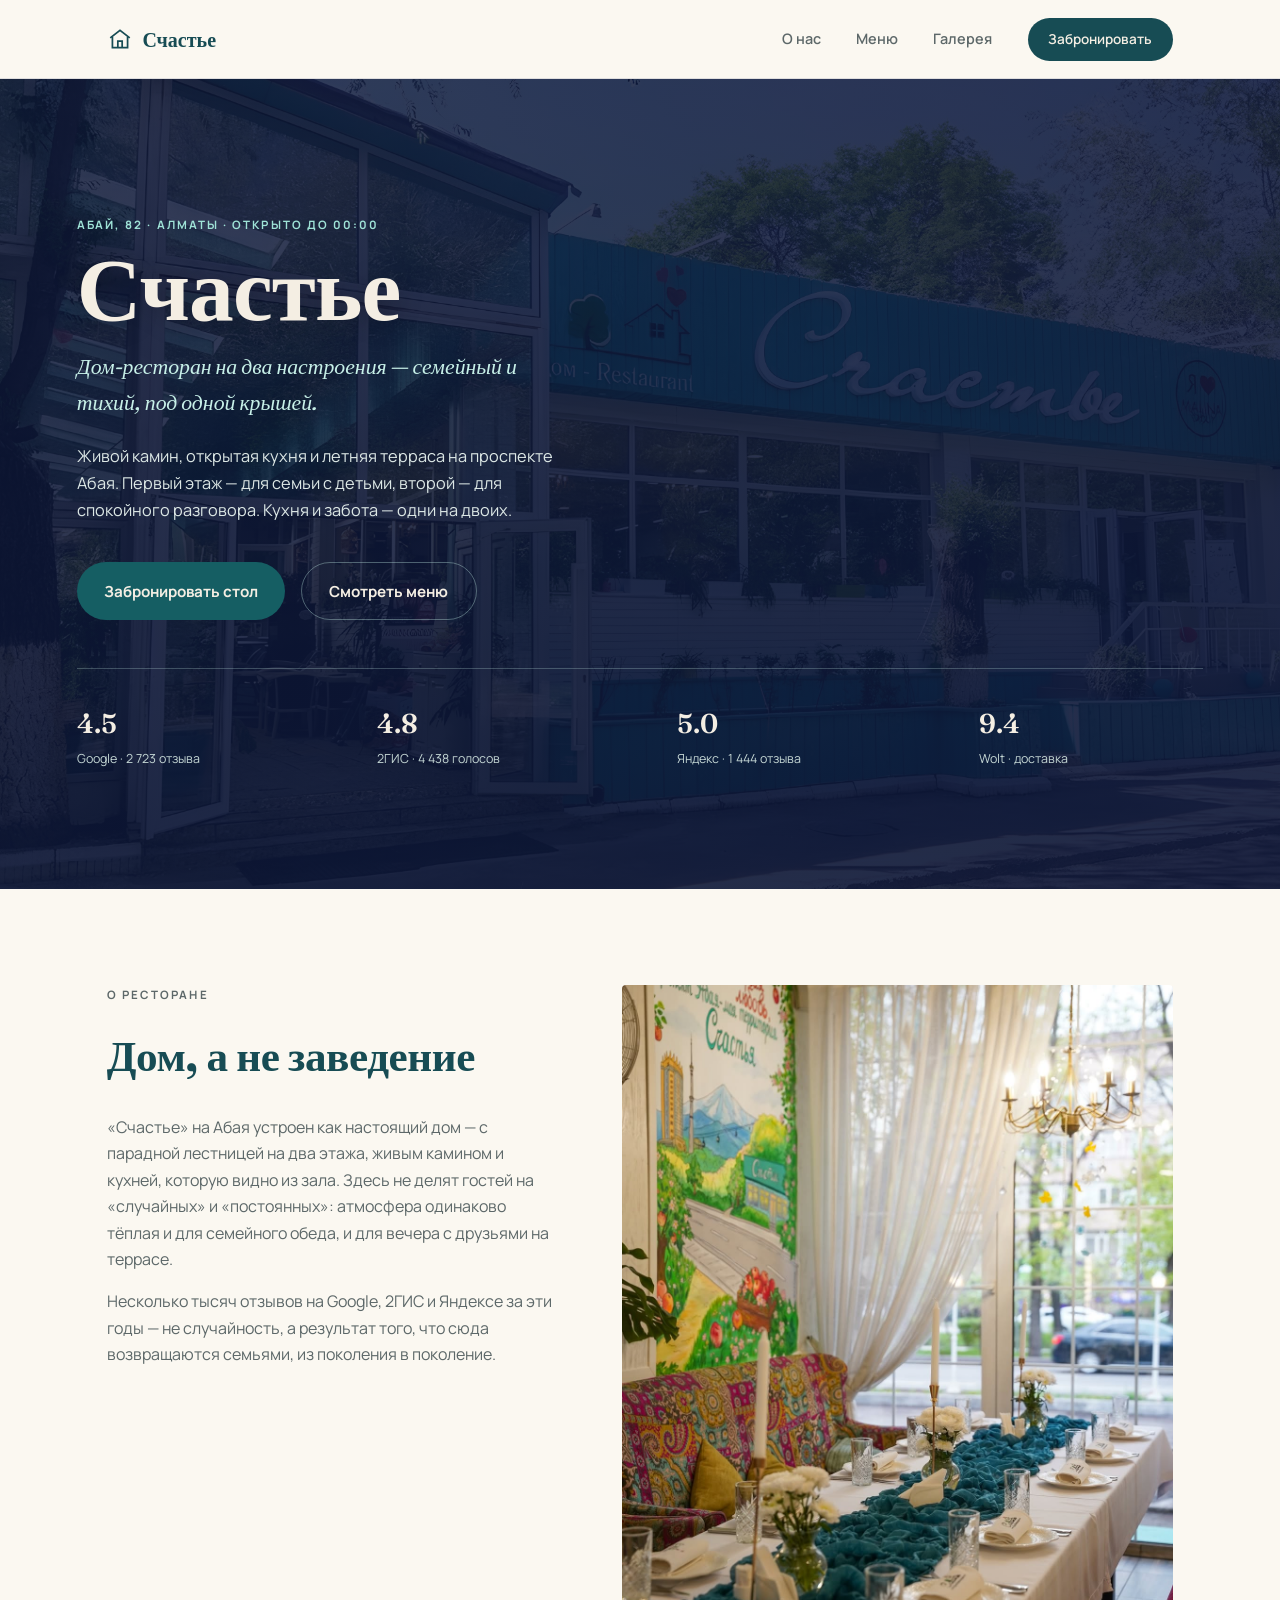
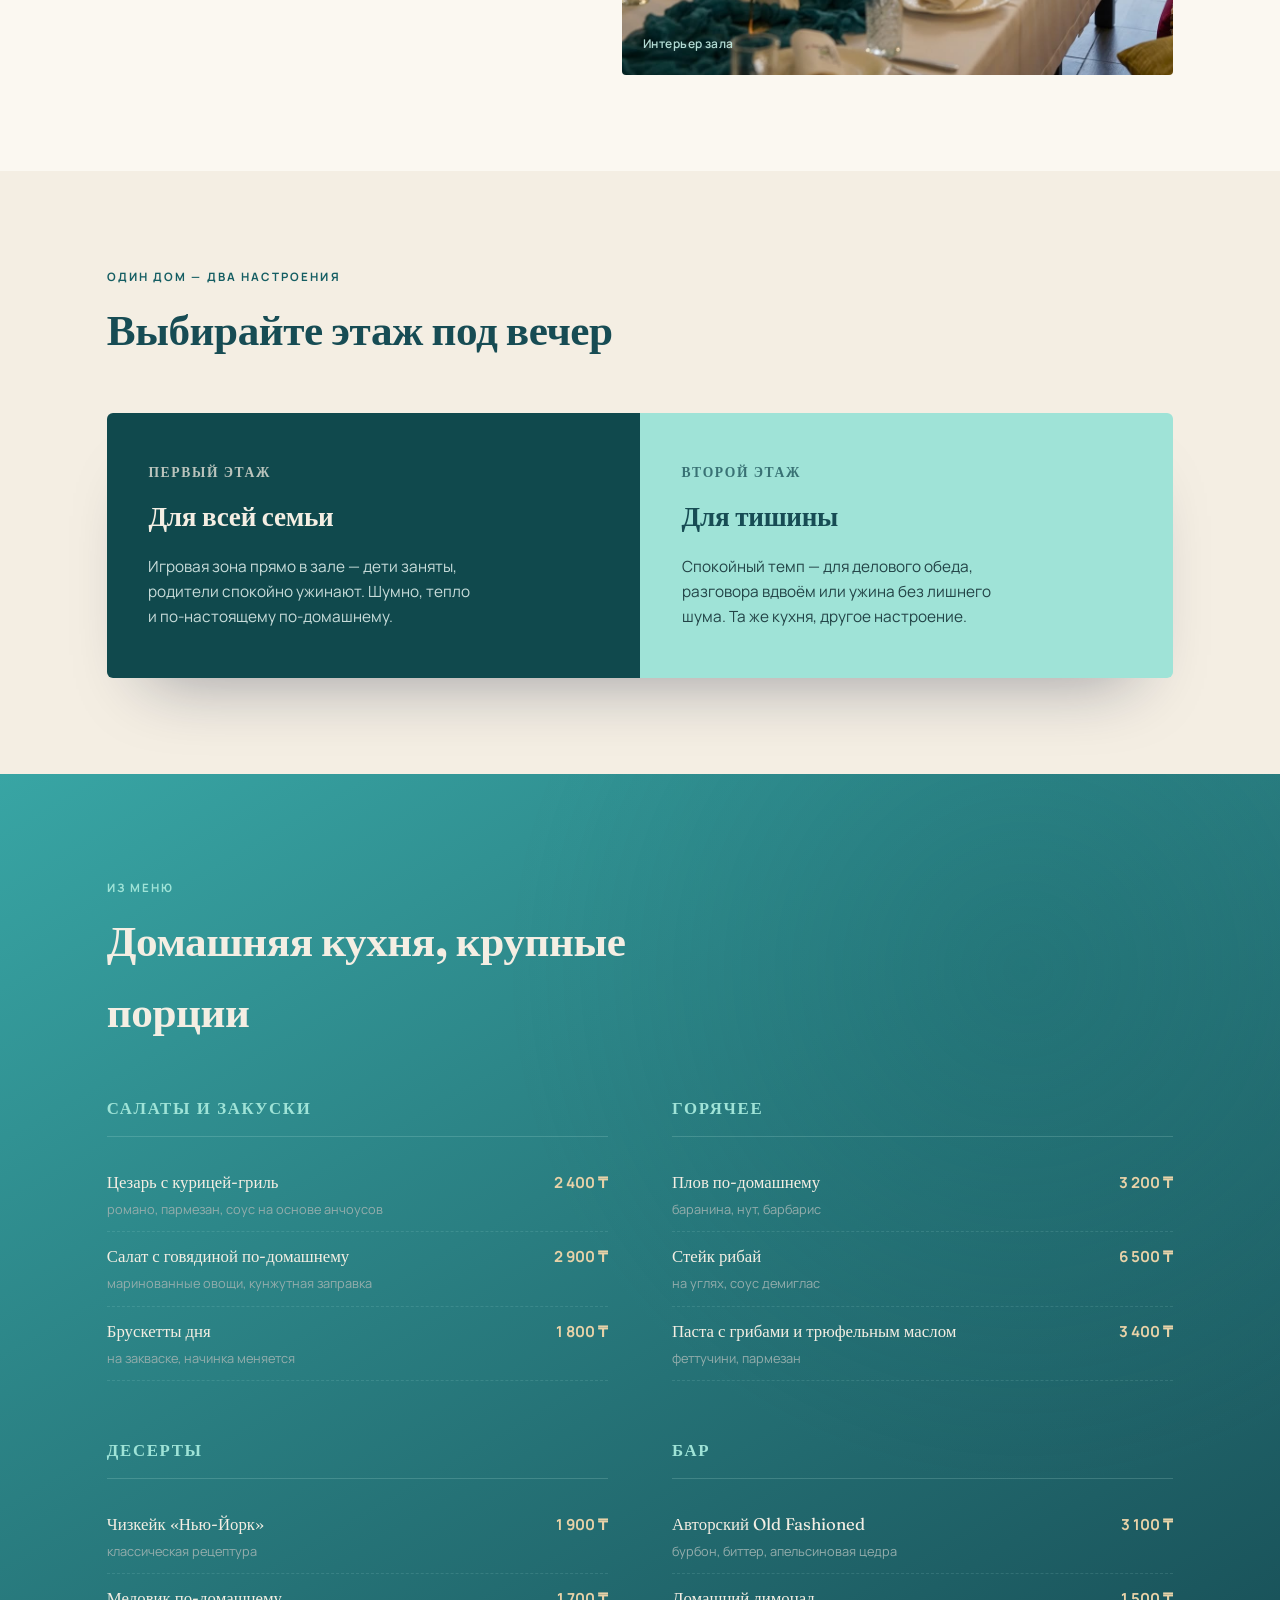
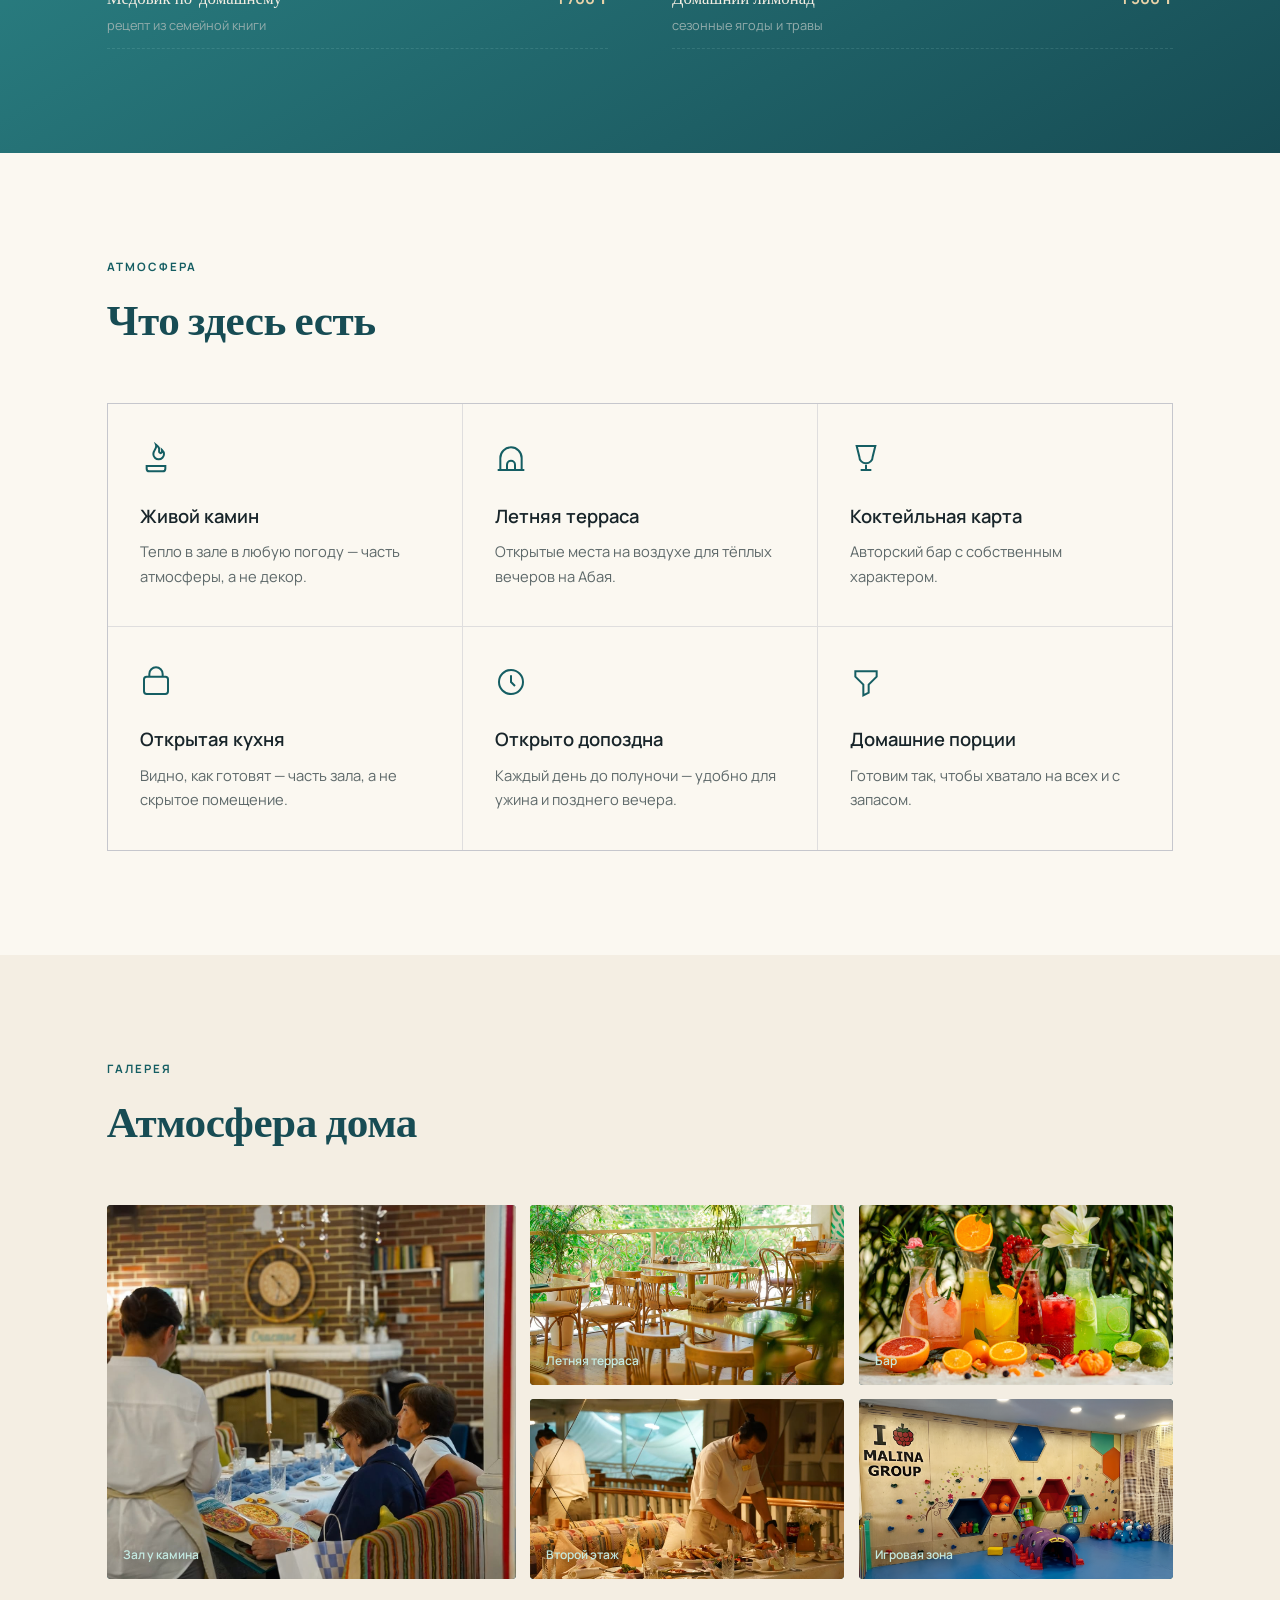
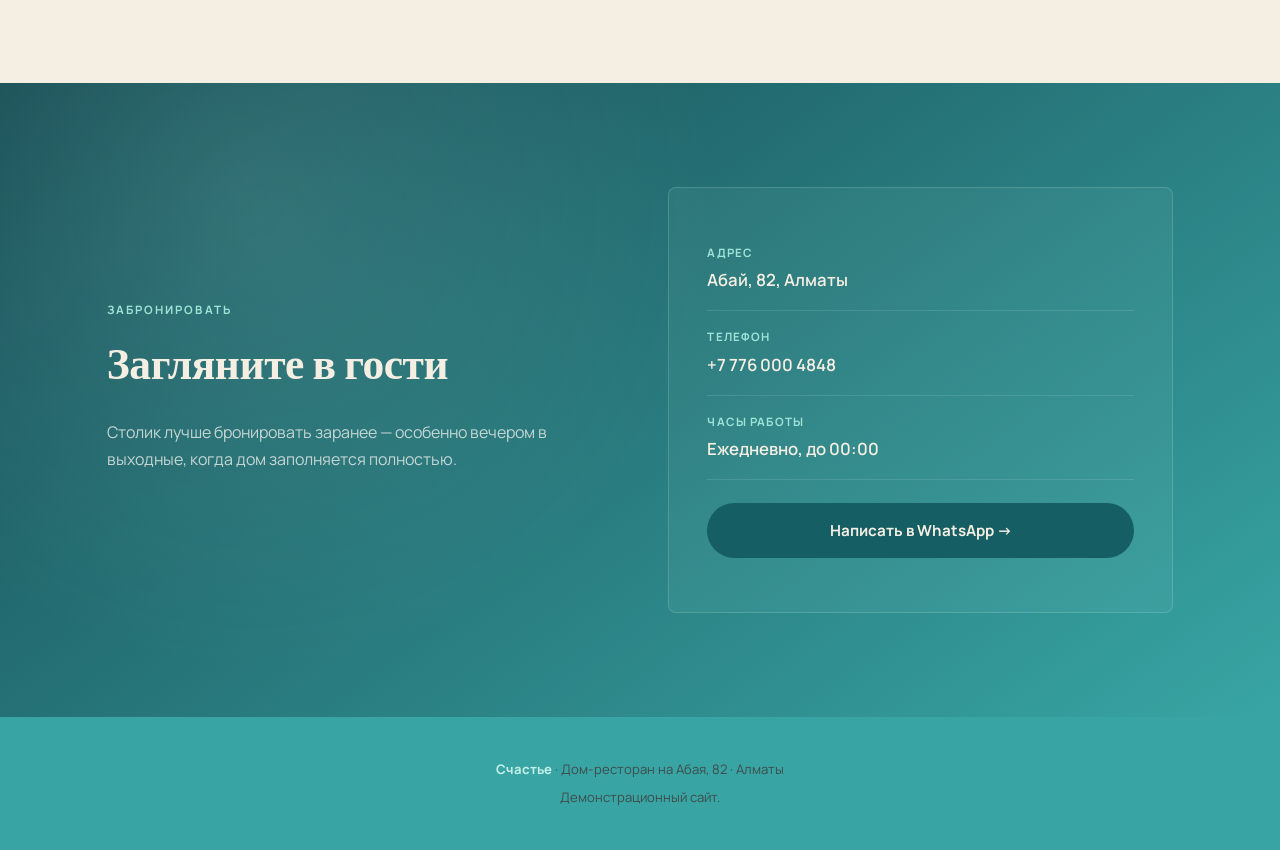
==== index.html @ 258641f9 "Add author meta tag and update favicon link Added author meta tag with description and updated favic" ====
<!DOCTYPE html>
<html lang="ru">
<head>
  <meta charset="UTF-8">
  <meta author="alenlyu" description="Дом-ресторан Счастье на Абая, 82 в Алматы. Живой камин, открытая кухня, летняя терраса">
  <meta name="viewport" content="width=device-width, initial-scale=1.0">
  <title>Счастье - дом-ресторан на Абая, 82</title>
  <link rel="icon" type="image/jpeg" href="logotip.jpg">
  <link rel="stylesheet" href="./style.css">
</head>

<body>

  <nav class="nav">
    <div class="nav-inner">
      <a href="#" class="nav-mark">
        <svg viewBox="0 0 24 24" fill="none" stroke="currentColor" stroke-width="1.6"><path d="M3 11l9-7 9 7"/><path d="M5 10v10h14V10"/><path d="M10 20v-6h4v6"/></svg>
        Счастье
      </a>
      <div class="nav-links">
        <a href="#about">О нас</a>
        <a href="#menu">Меню</a>
        <a href="#gallery">Галерея</a>
        <a href="#contact" class="nav-cta">Забронировать</a>
      </div>
    </div>
  </nav>
  
  <header class="hero">
    <div class="hero-inner">
      <p class="eyebrow">Абай, 82 · Алматы · Открыто до 00:00</p>
      <h1>Счастье</h1>
      <p class="dek">Дом-ресторан на два настроения — семейный и тихий, под одной крышей.</p>
      <p class="lead">Живой камин, открытая кухня и летняя терраса на проспекте Абая. Первый этаж — для семьи с детьми, второй — для спокойного разговора. Кухня и забота — одни на двоих.</p>
      <div class="hero-actions">
        <a class="btn btn-primary" href="#contact">Забронировать стол</a>
        <a class="btn btn-ghost" href="#menu">Смотреть меню</a>
      </div>
      <div class="stat-row">
        <div class="stat"><div class="num">4.5</div><div class="cap">Google · 2 723 отзыва</div></div>
        <div class="stat"><div class="num">4.8</div><div class="cap">2ГИС · 4 438 голосов</div></div>
        <div class="stat"><div class="num">5.0</div><div class="cap">Яндекс · 1 444 отзыва</div></div>
        <div class="stat"><div class="num">9.4</div><div class="cap">Wolt · доставка</div></div>
      </div>
    </div>
  </header>
  
  <section class="about" id="about">
    <div class="wrap about-grid">
      <div>
        <p class="eyebrow">О ресторане</p>
        <h2>Дом, а не заведение</h2>
        <p>«Счастье» на Абая устроен как настоящий дом — с парадной лестницей на два этажа, живым камином и кухней, которую видно из зала. Здесь не делят гостей на «случайных» и «постоянных»: атмосфера одинаково тёплая и для семейного обеда, и для вечера с друзьями на террасе.</p>
        <p>Несколько тысяч отзывов на Google, 2ГИС и Яндексе за эти годы — не случайность, а результат того, что сюда возвращаются семьями, из поколения в поколение.</p>
      </div>
      <div class="about-visual">
        <img src="./intV2.jpg" alt="Интерьер ресторана">
      </div>
    </div>
  </section>
  
  <section class="floors" id="floors">
    <div class="wrap">
      <div class="section-head">
        <p class="eyebrow">Один дом — два настроения</p>
        <h2>Выбирайте этаж под вечер</h2>
      </div>
      <div class="floor-split">
        <div class="floor-card f1">
          <div class="floor-number">Первый этаж</div>
          <h3>Для всей семьи</h3>
          <p>Игровая зона прямо в зале — дети заняты, родители спокойно ужинают. Шумно, тепло и по-настоящему по-домашнему.</p>
        </div>
        <div class="floor-card f2">
          <div class="floor-number">Второй этаж</div>
          <h3>Для тишины</h3>
          <p>Спокойный темп — для делового обеда, разговора вдвоём или ужина без лишнего шума. Та же кухня, другое настроение.</p>
        </div>
      </div>
    </div>
  </section>
  
  <section class="menu" id="menu">
    <div class="wrap">
      <div class="section-head">
        <p class="eyebrow">Из меню</p>
        <h2>Домашняя кухня, крупные порции</h2>
      </div>
      <!-- <p class="menu-note">Дополнительный текст для меня</p> -->
      <div class="menu-columns">
        <div class="menu-cat">
          <h3>Салаты и закуски</h3>
          <div class="menu-item"><div><span class="name">Цезарь с курицей-гриль</span><span class="desc">романо, пармезан, соус на основе анчоусов</span></div><div class="price">2 400 ₸</div></div>
          <div class="menu-item"><div><span class="name">Салат с говядиной по-домашнему</span><span class="desc">маринованные овощи, кунжутная заправка</span></div><div class="price">2 900 ₸</div></div>
          <div class="menu-item"><div><span class="name">Брускетты дня</span><span class="desc">на закваске, начинка меняется</span></div><div class="price">1 800 ₸</div></div>
        </div>
        <div class="menu-cat">
          <h3>Горячее</h3>
          <div class="menu-item"><div><span class="name">Плов по-домашнему</span><span class="desc">баранина, нут, барбарис</span></div><div class="price">3 200 ₸</div></div>
          <div class="menu-item"><div><span class="name">Стейк рибай</span><span class="desc">на углях, соус демиглас</span></div><div class="price">6 500 ₸</div></div>
          <div class="menu-item"><div><span class="name">Паста с грибами и трюфельным маслом</span><span class="desc">феттучини, пармезан</span></div><div class="price">3 400 ₸</div></div>
        </div>
        <div class="menu-cat">
          <h3>Десерты</h3>
          <div class="menu-item"><div><span class="name">Чизкейк «Нью-Йорк»</span><span class="desc">классическая рецептура</span></div><div class="price">1 900 ₸</div></div>
          <div class="menu-item"><div><span class="name">Медовик по-домашнему</span><span class="desc">рецепт из семейной книги</span></div><div class="price">1 700 ₸</div></div>
        </div>
        <div class="menu-cat">
          <h3>Бар</h3>
          <div class="menu-item"><div><span class="name">Авторский Old Fashioned</span><span class="desc">бурбон, биттер, апельсиновая цедра</span></div><div class="price">3 100 ₸</div></div>
          <div class="menu-item"><div><span class="name">Домашний лимонад</span><span class="desc">сезонные ягоды и травы</span></div><div class="price">1 500 ₸</div></div>
        </div>
      </div>
    </div>
  </section>
  
  <section class="features">
    <div class="wrap">
      <div class="section-head">
        <p class="eyebrow">Атмосфера</p>
        <h2>Что здесь есть</h2>
      </div>
      <div class="feature-grid">
        <div class="feature-card">
          <svg class="feature-icon" viewBox="0 0 24 24" fill="none" stroke="currentColor" stroke-width="1.5"><path d="M12 2c1 3-2 4-2 7a4 4 0 0 0 8 0c0-1.5-.8-2.3-1.5-3 .3 2-1 2.8-1.8 2-1-1 .3-2.5-.7-4C13 3 12.5 2.4 12 2Z"/><path d="M7 22h10a2 2 0 0 0 2-2v-2H5v2a2 2 0 0 0 2 2Z"/></svg>
          <h4>Живой камин</h4>
          <p>Тепло в зале в любую погоду — часть атмосферы, а не декор.</p>
        </div>
        <div class="feature-card">
          <svg class="feature-icon" viewBox="0 0 24 24" fill="none" stroke="currentColor" stroke-width="1.5"><path d="M4 21v-9a8 8 0 0 1 16 0v9"/><path d="M2 21h20"/><path d="M9 21v-4a3 3 0 0 1 6 0v4"/></svg>
          <h4>Летняя терраса</h4>
          <p>Открытые места на воздухе для тёплых вечеров на Абая.</p>
        </div>
        <div class="feature-card">
          <svg class="feature-icon" viewBox="0 0 24 24" fill="none" stroke="currentColor" stroke-width="1.5"><path d="M8 21h8"/><path d="M12 17v4"/><path d="M5 3h14l-2 8a5 5 0 0 1-10 0Z"/></svg>
          <h4>Коктейльная карта</h4>
          <p>Авторский бар с собственным характером.</p>
        </div>
        <div class="feature-card">
          <svg class="feature-icon" viewBox="0 0 24 24" fill="none" stroke="currentColor" stroke-width="1.5"><rect x="3" y="8" width="18" height="13" rx="2"/><path d="M7 8V6a5 5 0 0 1 10 0v2"/></svg>
          <h4>Открытая кухня</h4>
          <p>Видно, как готовят — часть зала, а не скрытое помещение.</p>
        </div>
        <div class="feature-card">
          <svg class="feature-icon" viewBox="0 0 24 24" fill="none" stroke="currentColor" stroke-width="1.5"><circle cx="12" cy="12" r="9"/><path d="M12 7v5l3 3"/></svg>
          <h4>Открыто допоздна</h4>
          <p>Каждый день до полуночи — удобно для ужина и позднего вечера.</p>
        </div>
        <div class="feature-card">
          <svg class="feature-icon" viewBox="0 0 24 24" fill="none" stroke="currentColor" stroke-width="1.5"><path d="M4 4h16v4l-6 6v6l-4 2v-8L4 8Z"/></svg>
          <h4>Домашние порции</h4>
          <p>Готовим так, чтобы хватало на всех и с запасом.</p>
        </div>
      </div>
    </div>
  </section>
  
  <section class="gallery" id="gallery">
    <div class="wrap">
      <div class="section-head">
        <p class="eyebrow">Галерея</p>
        <h2>Атмосфера дома</h2>
      </div>
      <div class="gallery-grid">
        <div class="g-tile a">
          <img src="./chimneyroom.jpg" alt="Зал у камина">
          <span>Зал у камина</span>
        </div>
  
        <div class="g-tile b">
          <img src="./sumterrace.jpg" alt="Летняя терраса">
          <span>Летняя терраса</span>
        </div>
  
        <div class="g-tile c">
          <img src="./drinks.png" alt="Открытая кухня">
          <span>Бар</span>
        </div>
  
        <div class="g-tile d">
          <img src="./secfloor.jpg" alt="Второй этаж">
          <span>Второй этаж</span>
        </div>
  
        <div class="g-tile e">
          <img src="./playground.png" alt="Бар">
          <span>Игровая зона</span>
        </div>
  
      </div>
    </div>
  </section>
  
  <section class="contact" id="contact">
    <div class="wrap contact-grid">
      <div>
        <p class="eyebrow">Забронировать</p>
        <h2>Загляните в гости</h2>
        <p class="lead">Столик лучше бронировать заранее — особенно вечером в выходные, когда дом заполняется полностью.</p>
      </div>
      <div class="contact-card">
        <div class="c-row">
          <div class="label">Адрес</div>
          <a class="value" href="https://www.google.com/maps/place/Abay+Ave+82,+Almaty" target="_blank" rel="noopener">Абай, 82, Алматы</a>
        </div>
        <div class="c-row">
          <div class="label">Телефон</div>
          <a class="value" href="tel:+77760004848">+7 776 000 4848</a>
        </div>
        <div class="c-row">
          <div class="label">Часы работы</div>
          <div class="value">Ежедневно, до 00:00</div>
        </div>
        <div class="c-row" style="border-bottom:none; padding-top:1.4rem;">
          <a class="btn btn-primary" style="width:100%; justify-content:center;" href="https://wa.me/77760004848?text=Здравствуйте!%20Хочу%20забронировать%20столик." target="_blank" rel="noopener">Написать в WhatsApp →</a>
        </div>
      </div>
    </div>
  </section>
  
  <footer>
    <p><strong>Счастье</strong> · Дом-ресторан на Абая, 82 · Алматы</p>
    <p style="margin-top:0.4rem;">Демонстрационный сайт.</p>
  </footer>

</body>
</html>
---- style.css ----
@import url('https://fonts.googleapis.com/css2?family=Fraunces:ital,opsz,wght@0,9..144,400;0,9..144,500;0,9..144,600;0,9..144,700;1,9..144,500&family=Manrope:wght@400;500;600;700;800&display=swap');

  :root{
    --indigo:#174c54;
    --indigo-deep:#38a5a4;

    --petrol:#155E63;
    --petrol-deep:#10494D;

    --aqua:#9FE3D7;
    --aqua-light:#C7F0E8;

    --sand:#D8B982;
    --sand-light:#E8D2A8;

    --beige:#F4EEE3;
    --paper:#FBF8F1;

    --ink:#18252A;
    --ink-soft:#5D6869;

    --hairline:rgba(23,37,84,0.12);
  }

  *{ box-sizing:border-box; margin:0; padding:0; }
  html{ scroll-behavior:smooth; }

  body{
    font-family:'Manrope', sans-serif;
    color:var(--ink);
    background:var(--paper);
    line-height:1.65;
    overflow-x:hidden;
    font-size:16px;
  }

  h1,h2,h3{ font-family:'Fraunces', serif; letter-spacing:-0.01em; }
  a{ color:inherit; }
  img{ max-width:100%; display:block; }

  .eyebrow{
    font-size:0.72rem; letter-spacing:0.18em; text-transform:uppercase;
    font-weight:700; color:var(--petrol);
  }

  .wrap{ max-width:1220px; margin:0 auto; padding:0 6vw; }

  @media (prefers-reduced-motion: reduce){
    html{ scroll-behavior:auto; }
    *{ animation-duration:0.001ms !important; transition-duration:0.001ms !important; }
  }

  /* ---------- NAV ---------- */
  .nav{
    position:sticky; top:0; z-index:50;
    background:rgba(251,248,241,0.90);
    backdrop-filter:blur(12px);
    border-bottom:1px solid var(--hairline);
  }
  .nav-inner{
    max-width:1220px; margin:0 auto; padding:1.1rem 6vw;
    display:flex; align-items:center; justify-content:space-between;
  }
  .nav-mark{
    display:flex; align-items:center; gap:0.6rem;
    font-family:'Fraunces', serif; font-weight:600; font-size:1.25rem;
    color:var(--indigo); text-decoration:none;
  }
  .nav-mark svg{ width:26px; height:26px; }
  .nav-links{ display:flex; align-items:center; gap:2.2rem; }
  .nav-links a{ text-decoration:none; font-size:0.9rem; font-weight:600; color:var(--ink-soft); transition:color 0.2s ease; }
  .nav-links a:hover{ color:var(--petrol); }
  .nav-cta{
    background:var(--indigo); color:var(--beige) !important;
    padding:0.65rem 1.3rem; border-radius:100px; font-size:0.85rem !important;
    transition:background 0.2s ease, transform 0.2s ease;
  }
  .nav-cta:hover{ background:var(--petrol); transform:translateY(-1px); }
  @media (max-width:820px){ .nav-links a:not(.nav-cta){ display:none; } }

  /* ---------- HERO ---------- */
  .hero{
    background:
      linear-gradient(160deg, rgba(13,23,56,0.82) 0%, rgba(13,23,56,0.92) 100%),
      url('./hero.jpeg') center center / cover no-repeat;
    background-color: var(--indigo-deep);

    color:var(--beige);
    padding:5.5rem 6vw 4.5rem;
    position:relative;
    min-height:90vh;
    display:flex;
    align-items:center;
  }
  .hero-inner{ max-width:1220px; margin:0 auto; width:100%; }
  .hero .eyebrow{ color:var(--aqua); }
  .hero h1{
    font-size:clamp(3.2rem, 7vw, 5.6rem); line-height:0.98;
    margin:0.6rem 0 1.1rem; color:var(--beige);
    text-shadow: 0 2px 24px rgba(0,0,0,0.25);
  }
  .hero .dek{
    font-family:'Fraunces', serif; font-style:italic; font-weight:500;
    font-size:clamp(1.15rem, 1.7vw, 1.4rem); color:var(--aqua-light);
    max-width:36ch; margin-bottom:1.4rem;
  }
  .hero p.lead{ max-width:50ch; color:#DCE7E5; font-size:1.02rem; margin-bottom:2.4rem; }

  .hero-actions{ display:flex; gap:1rem; flex-wrap:wrap; margin-bottom:3rem; }
  .btn{
    display:inline-flex; align-items:center; gap:0.55rem; text-decoration:none;
    font-weight:700; font-size:0.95rem; padding:0.95rem 1.7rem; border-radius:100px;
    transition:transform 0.2s ease, background 0.2s ease, border-color 0.2s ease, color 0.2s ease;
  }
  .btn-primary{ background:var(--petrol); color:var(--beige); }
  .btn-primary:hover{ background:#1B7378; transform:translateY(-2px); }
  .btn-ghost{ border:1px solid rgba(199,240,232,0.35); color:var(--beige); }
  .btn-ghost:hover{ border-color:var(--aqua); color:var(--aqua); }

  .stat-row{
    display:grid; grid-template-columns:repeat(4, auto); gap:2.6rem;
    border-top:1px solid rgba(199,240,232,0.25); padding-top:2rem;
  }
  .stat .num{ font-family:'Fraunces', serif; font-size:1.7rem; color:var(--beige); font-weight:600; }
  .stat .cap{ font-size:0.78rem; color:#C4D6D4; margin-top:0.2rem; }
  @media (max-width:760px){ .stat-row{ grid-template-columns:repeat(2, auto); row-gap:1.6rem; } }

  /* ---------- ABOUT ---------- */
  .about{ padding:6rem 0; background:var(--paper); }
  .about-grid{ display:grid; grid-template-columns:0.9fr 1.1fr; gap:4rem; align-items:start; }
  .about h2{ font-size:clamp(2rem, 3.4vw, 2.7rem); color:var(--indigo); margin:0.6rem 0 1.4rem; }
  .about p{ color:var(--ink-soft); max-width:52ch; margin-bottom:1rem; }
.about-visual{
  aspect-ratio:4/5;
  border-radius:4px;
  position:relative;
  overflow:hidden;
  background:var(--indigo);
}

.about-visual img{
  width:100%;
  height:100%;
  display:block;
  object-fit:cover;
  object-position:center;
}

.about-visual::after{
  content:"Интерьер зала";
  position:absolute;
  left:1.3rem;
  bottom:1.3rem;
  right:1.3rem;

  color:var(--aqua-light);
  font-size:0.75rem;
  letter-spacing:0.04em;
  font-weight:600;
  opacity:0.9;

  z-index:1;
}  @media (max-width:820px){ .about-grid{ grid-template-columns:1fr; } .about-visual{ order:-1; aspect-ratio:16/9; } }

  /* ---------- FLOORS ---------- */
  .floors{ background:var(--beige); padding:6rem 0; }
  .section-head{ max-width:60ch; margin-bottom:3rem; }
  .section-head h2{ font-size:clamp(2rem, 3.4vw, 2.7rem); color:var(--indigo); margin-top:0.5rem; }

  .floor-split{ display:grid; grid-template-columns:1fr 1fr; border-radius:6px; overflow:hidden; box-shadow:0 40px 70px -40px rgba(13,23,56,0.40); }
  .floor-card{ padding:3rem 2.6rem; position:relative; }
  .floor-card.f1{ background:var(--petrol-deep); color:var(--beige); }
  .floor-card.f2{ background:var(--aqua); color:var(--indigo); }
  .floor-number{ font-family:'Fraunces', serif; font-size:0.85rem; letter-spacing:0.12em; text-transform:uppercase; opacity:0.75; margin-bottom:0.7rem; font-weight:600; }
  .floor-card h3{ font-size:1.7rem; margin-bottom:0.9rem; }
  .floor-card p{ max-width:36ch; font-size:0.96rem; }
  .floor-card.f1 p{ color:#C8DCDA; }
  .floor-card.f2 p{ color:#234447; }
  @media (max-width:760px){ .floor-split{ grid-template-columns:1fr; } }

  /* ---------- MENU ---------- */
  .menu{
    background: radial-gradient(circle at 80% 20%, rgba(21,94,99,0.24), transparent 40%), linear-gradient(150deg, var(--indigo-deep), var(--indigo));
    color:var(--beige); padding:6.5rem 0;
  }
  .menu .eyebrow{ color:var(--aqua); }
  .menu .section-head h2{ color:var(--beige); }
  .menu-note{ color:#9EB8B7; font-size:0.88rem; max-width:52ch; margin-top:-1.6rem; margin-bottom:3rem; }

  .menu-columns{ display:grid; grid-template-columns:repeat(2, 1fr); gap:3.5rem 4rem; }
  .menu-cat h3{ font-size:1.05rem; text-transform:uppercase; letter-spacing:0.1em; color:var(--aqua); font-weight:600; margin-bottom:1.3rem; border-bottom:1px solid rgba(199,240,232,0.18); padding-bottom:0.8rem; }
  .menu-item{ display:flex; justify-content:space-between; align-items:baseline; gap:1rem; padding:0.7rem 0; border-bottom:1px dashed rgba(199,240,232,0.12); }
  .menu-item .name{ font-family:'Fraunces', serif; font-size:1.05rem; }
  .menu-item .desc{ display:block; font-family:'Manrope', sans-serif; font-size:0.8rem; color:#94ADAC; margin-top:0.15rem; }
  .menu-item .price{ font-weight:700; white-space:nowrap; color:var(--sand-light); font-size:0.95rem; }
  @media (max-width:760px){ .menu-columns{ grid-template-columns:1fr; } }

  /* ---------- FEATURES ---------- */
  .features{ background:var(--paper); padding:6.5rem 0; }
  .features .section-head h2{ color:var(--indigo); }
  .feature-grid{ display:grid; grid-template-columns:repeat(3, 1fr); gap:1px; background:var(--hairline); border:1px solid var(--hairline); }
  .feature-card{ background:var(--paper); padding:2.4rem 2rem; transition:background 0.25s ease, transform 0.25s ease; }
  .feature-card:hover{ background:#F2F8F5; transform:translateY(-2px); }
  .feature-icon{ width:32px; height:32px; margin-bottom:1.2rem; color:var(--petrol); }
  .feature-card h4{ font-size:1.15rem; font-weight:600; margin-bottom:0.5rem; color:var(--ink); }
  .feature-card p{ font-size:0.92rem; color:var(--ink-soft); }
  @media (max-width:900px){ .feature-grid{ grid-template-columns:repeat(2,1fr); } }
  @media (max-width:600px){ .feature-grid{ grid-template-columns:1fr; } }

  /* ---------- GALLERY ---------- */
  .gallery{ background:var(--beige); padding:6.5rem 0; }
  .gallery .section-head h2{ color:var(--indigo); }
  .gallery-grid{ display:grid; grid-template-columns:1.3fr 1fr 1fr; grid-template-rows:auto auto; gap:0.9rem; }
.g-tile{
  position:relative;
  border-radius:4px;
  overflow:hidden;
  min-height:180px;
  background:var(--indigo);
}

.g-tile img{
  width:100%;
  height:100%;
  display:block;

  position:absolute;
  inset:0;

  object-fit:cover;
  object-position:center;

  z-index:0;
}

.g-tile span{
  position:absolute;
  left:1rem;
  bottom:0.9rem;

  color:var(--aqua-light);
  font-size:0.75rem;
  font-weight:600;

  opacity:0.95;

  z-index:2;

  text-shadow:0 2px 10px rgba(0,0,0,0.55);
}

/* Большая плитка сохраняет EXACT grid position */
.g-tile.a{
  grid-row:span 2;
}

/* Остальные плитки сохраняют свои original positions */
.g-tile.b{}
.g-tile.c{}
.g-tile.d{}
.g-tile.e{}  @media (max-width:820px){ .gallery-grid{ grid-template-columns:1fr 1fr; } .g-tile.a{ grid-column:span 2; grid-row:auto; min-height:220px; } }

  /* ---------- CONTACT ---------- */
  .contact{ background:radial-gradient(circle at 20% 20%, rgba(159,227,215,0.16), transparent 40%), linear-gradient(145deg, var(--indigo), var(--indigo-deep)); color:var(--beige); padding:6.5rem 0; }
  .contact-grid{ display:grid; grid-template-columns:1fr 1fr; gap:3.5rem; align-items:center; }
  .contact .eyebrow{ color:var(--aqua); }
  .contact h2{ font-size:clamp(2rem, 3.4vw, 2.8rem); margin:0.6rem 0 1.2rem; color:var(--beige); }
  .contact p.lead{ color:#C4D6D4; max-width:44ch; margin-bottom:1.8rem; }

  .contact-card{ background:rgba(199,240,232,0.06); border:1px solid rgba(199,240,232,0.18); border-radius:8px; padding:2.4rem; }
  .c-row{ padding:1rem 0; border-bottom:1px solid rgba(199,240,232,0.14); }
  .c-row:last-of-type{ border-bottom:none; }
  .c-row .label{ font-size:0.72rem; letter-spacing:0.1em; text-transform:uppercase; color:var(--aqua); font-weight:700; margin-bottom:0.3rem; }
  .c-row .value{ font-size:1.05rem; font-weight:600; text-decoration:none; color:var(--beige); }
  .c-row .value:hover{ color:var(--aqua); }
  @media (max-width:820px){ .contact-grid{ grid-template-columns:1fr; } }

  /* ---------- FOOTER ---------- */
  footer{ background:var(--indigo-deep); color:#404c4c; text-align:center; padding:2.6rem 6vw; font-size:0.82rem; }
  footer strong{ color:var(--aqua-light); }
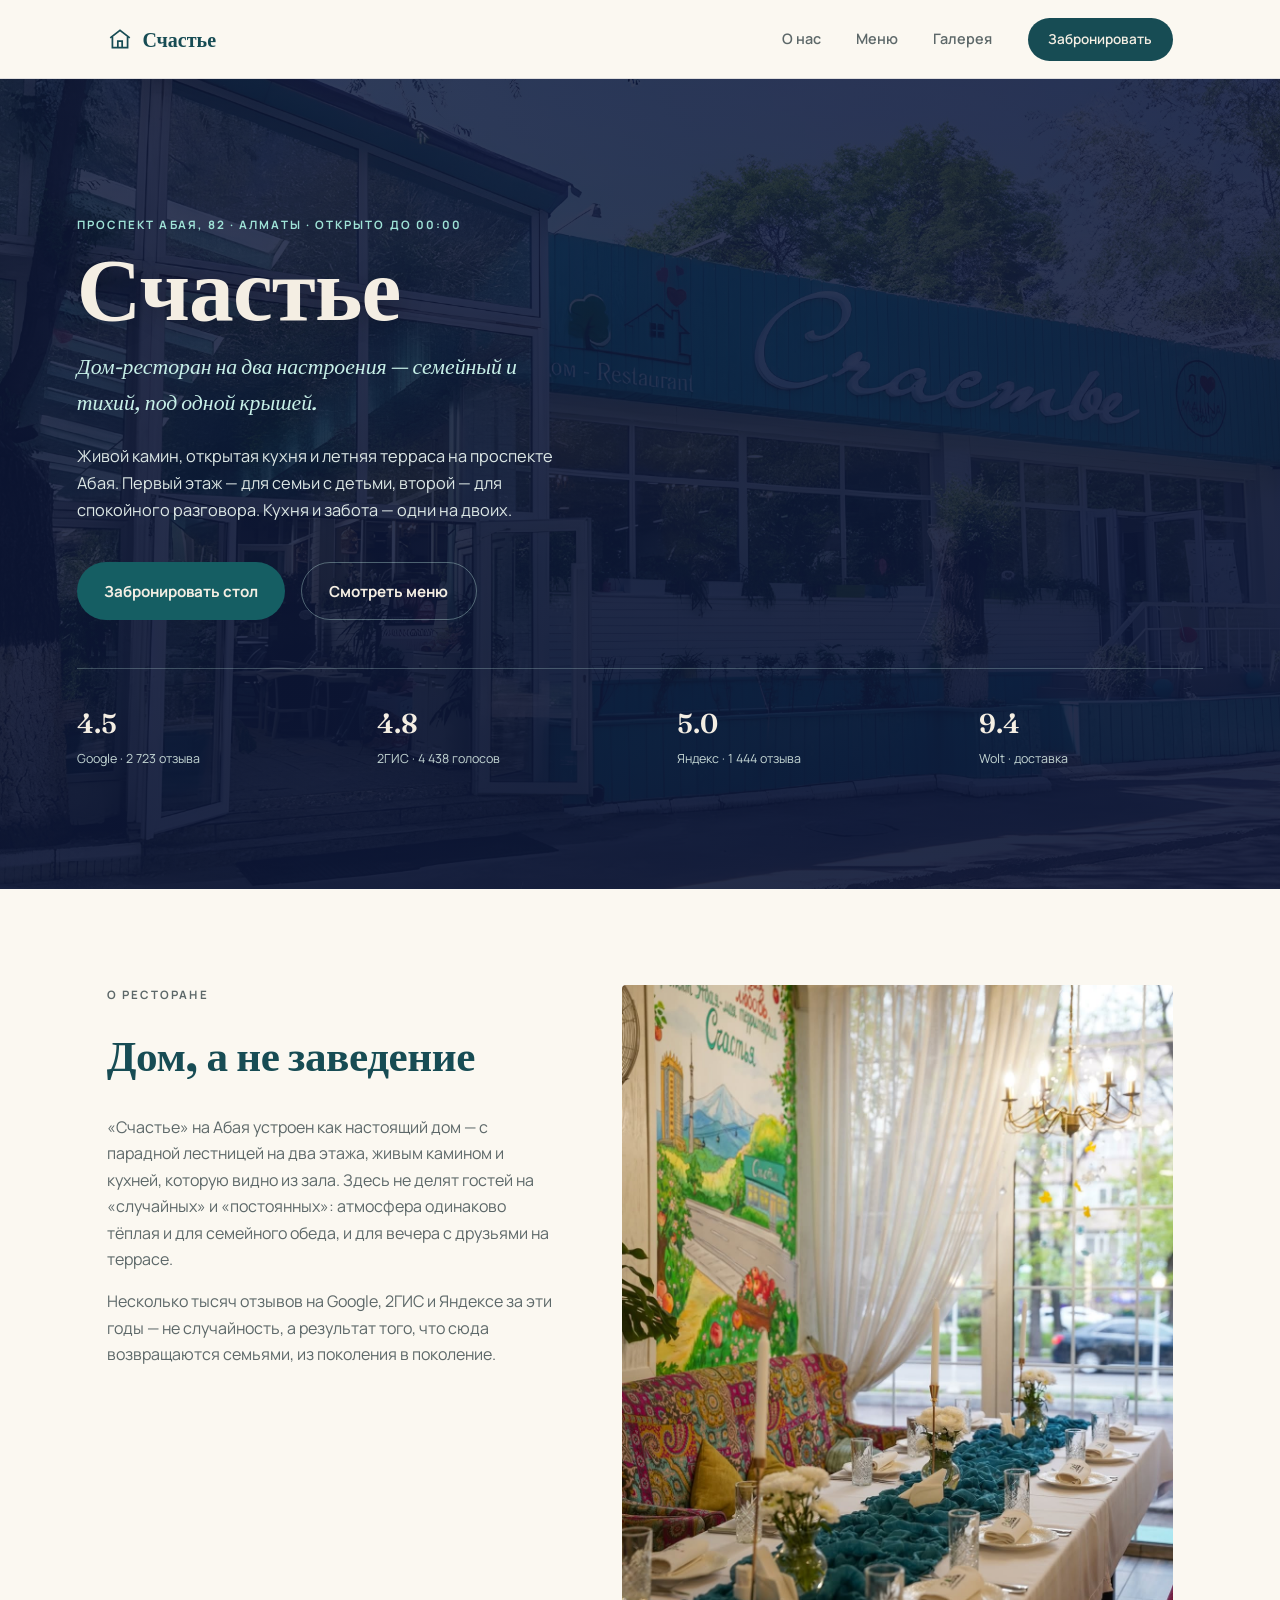
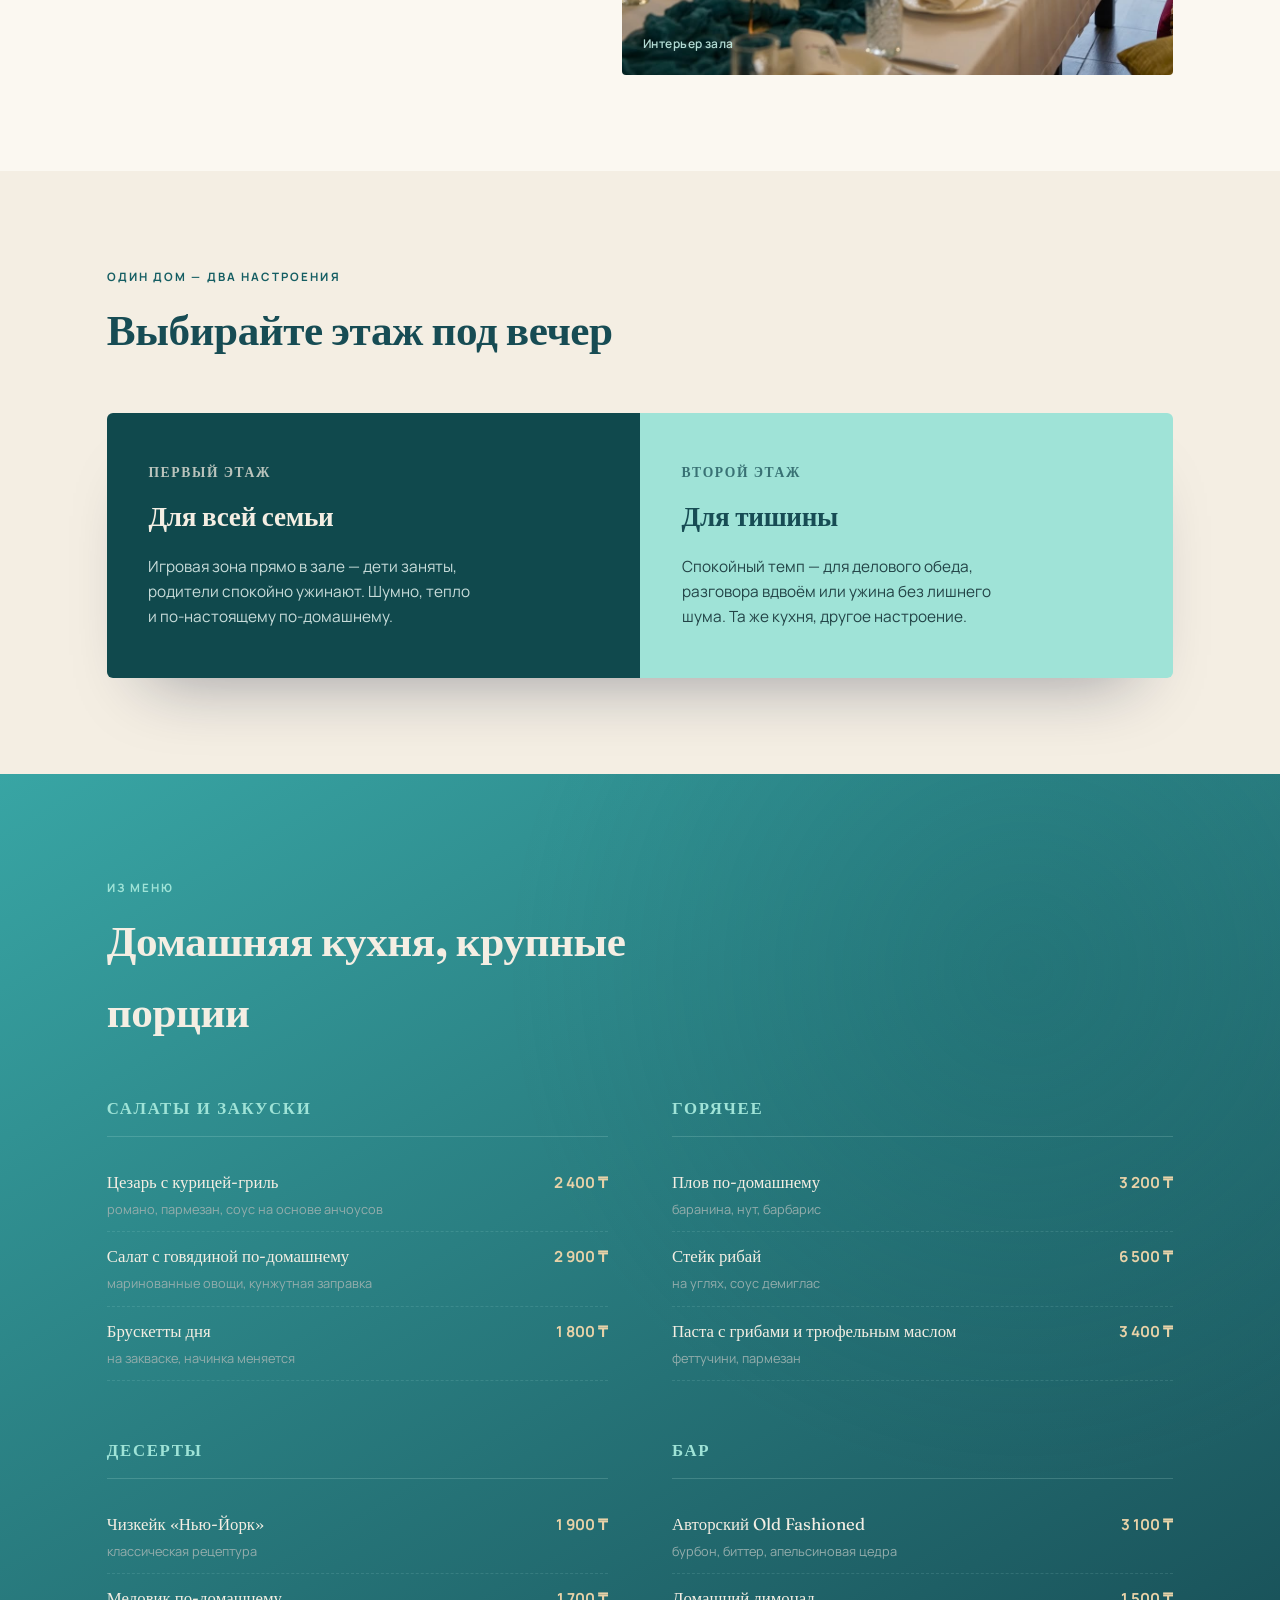
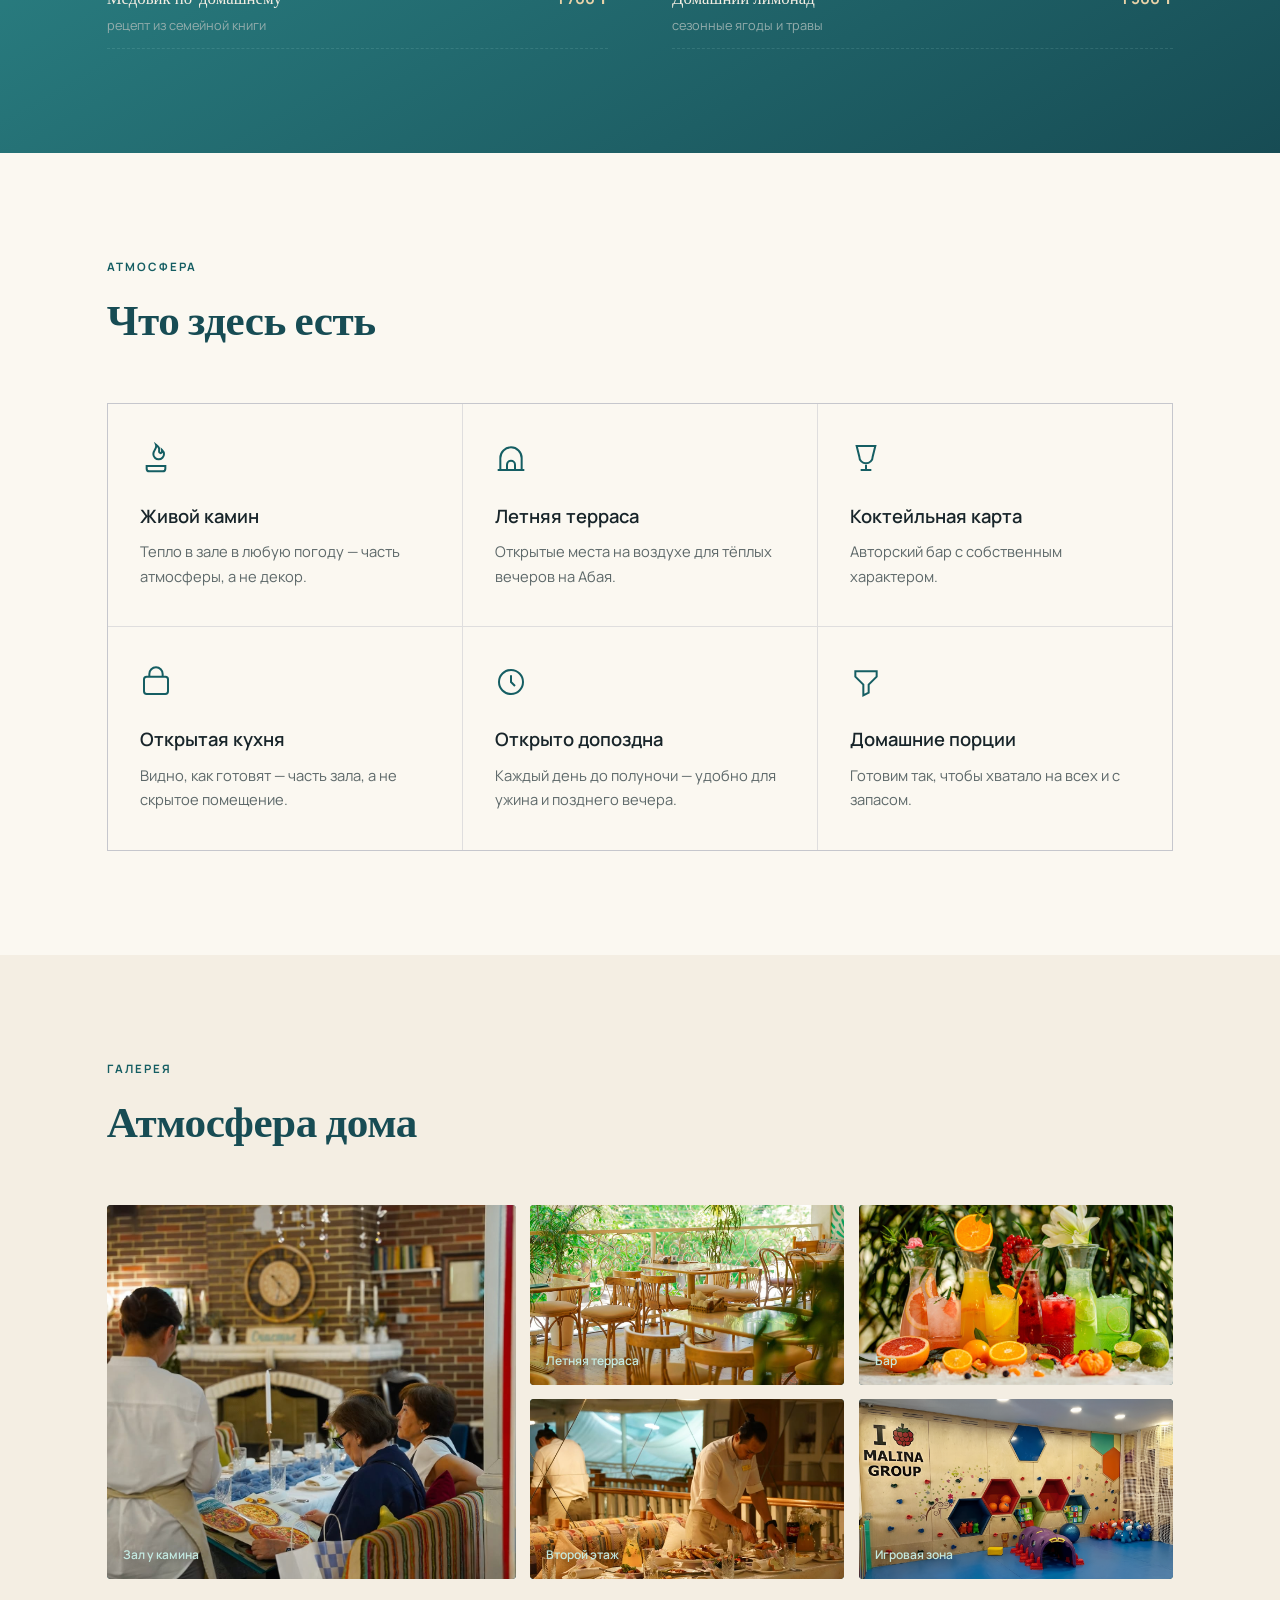
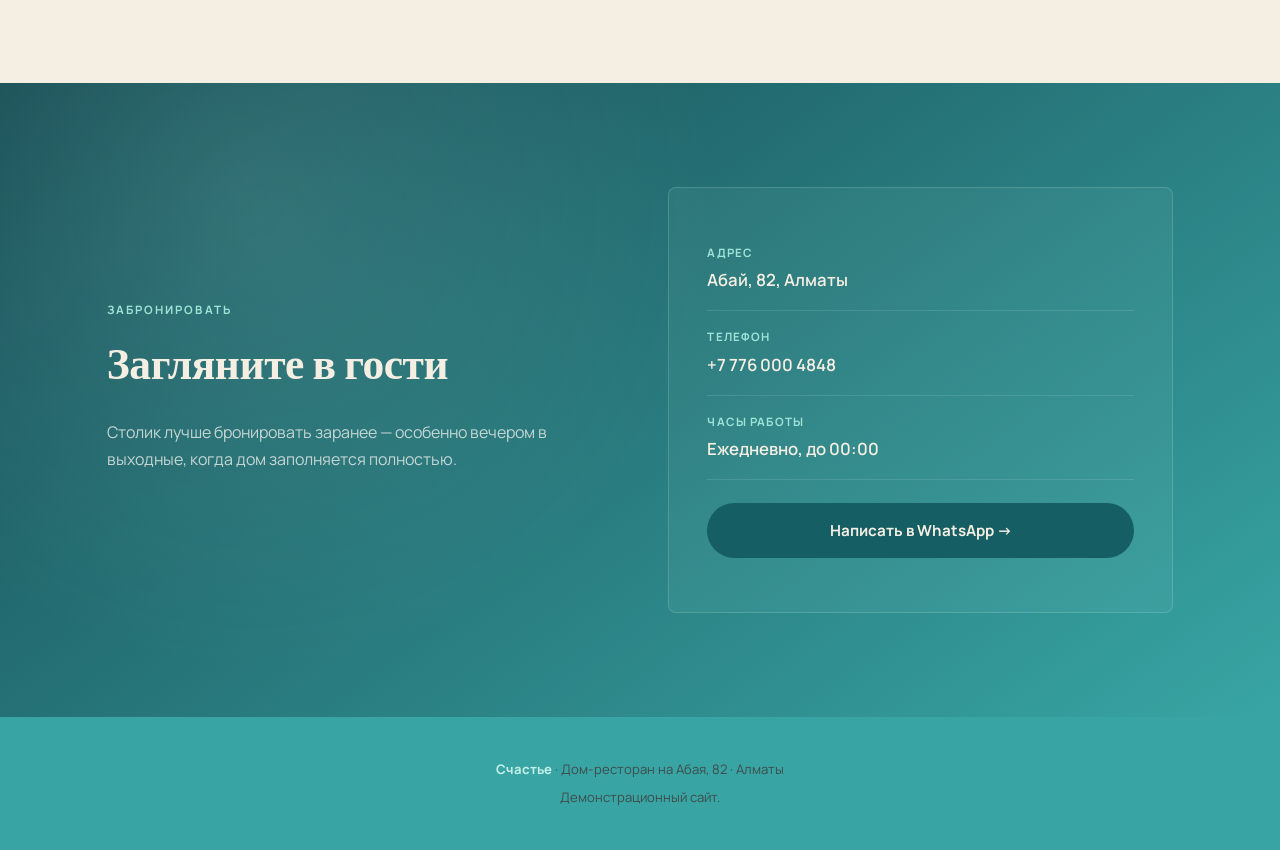
==== commit 74e96163: "Update address in hero section of index.html" ====
--- a/index.html
+++ b/index.html
@@ -28,7 +28,7 @@
   
   <header class="hero">
     <div class="hero-inner">
-      <p class="eyebrow">Абай, 82 · Алматы · Открыто до 00:00</p>
+      <p class="eyebrow">Проспект Абая, 82 · Алматы · Открыто до 00:00</p>
       <h1>Счастье</h1>
       <p class="dek">Дом-ресторан на два настроения — семейный и тихий, под одной крышей.</p>
       <p class="lead">Живой камин, открытая кухня и летняя терраса на проспекте Абая. Первый этаж — для семьи с детьми, второй — для спокойного разговора. Кухня и забота — одни на двоих.</p>
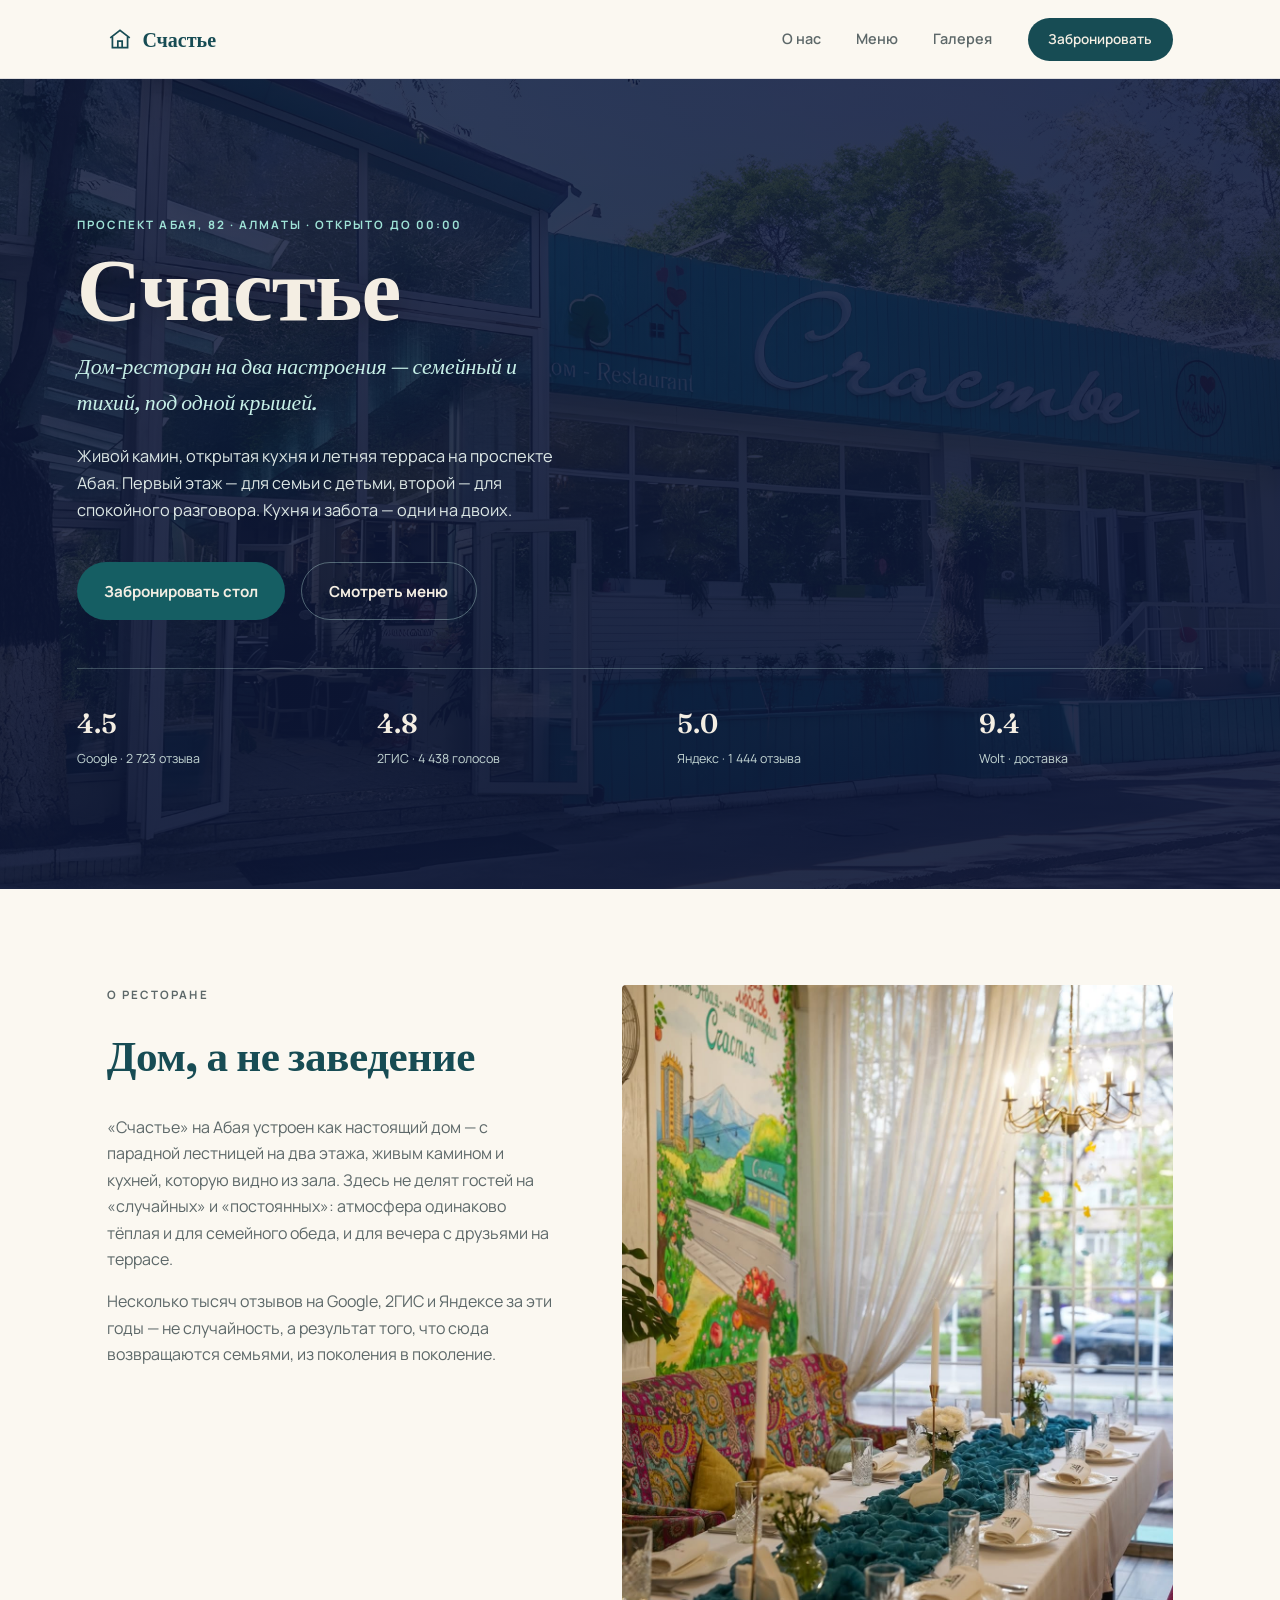
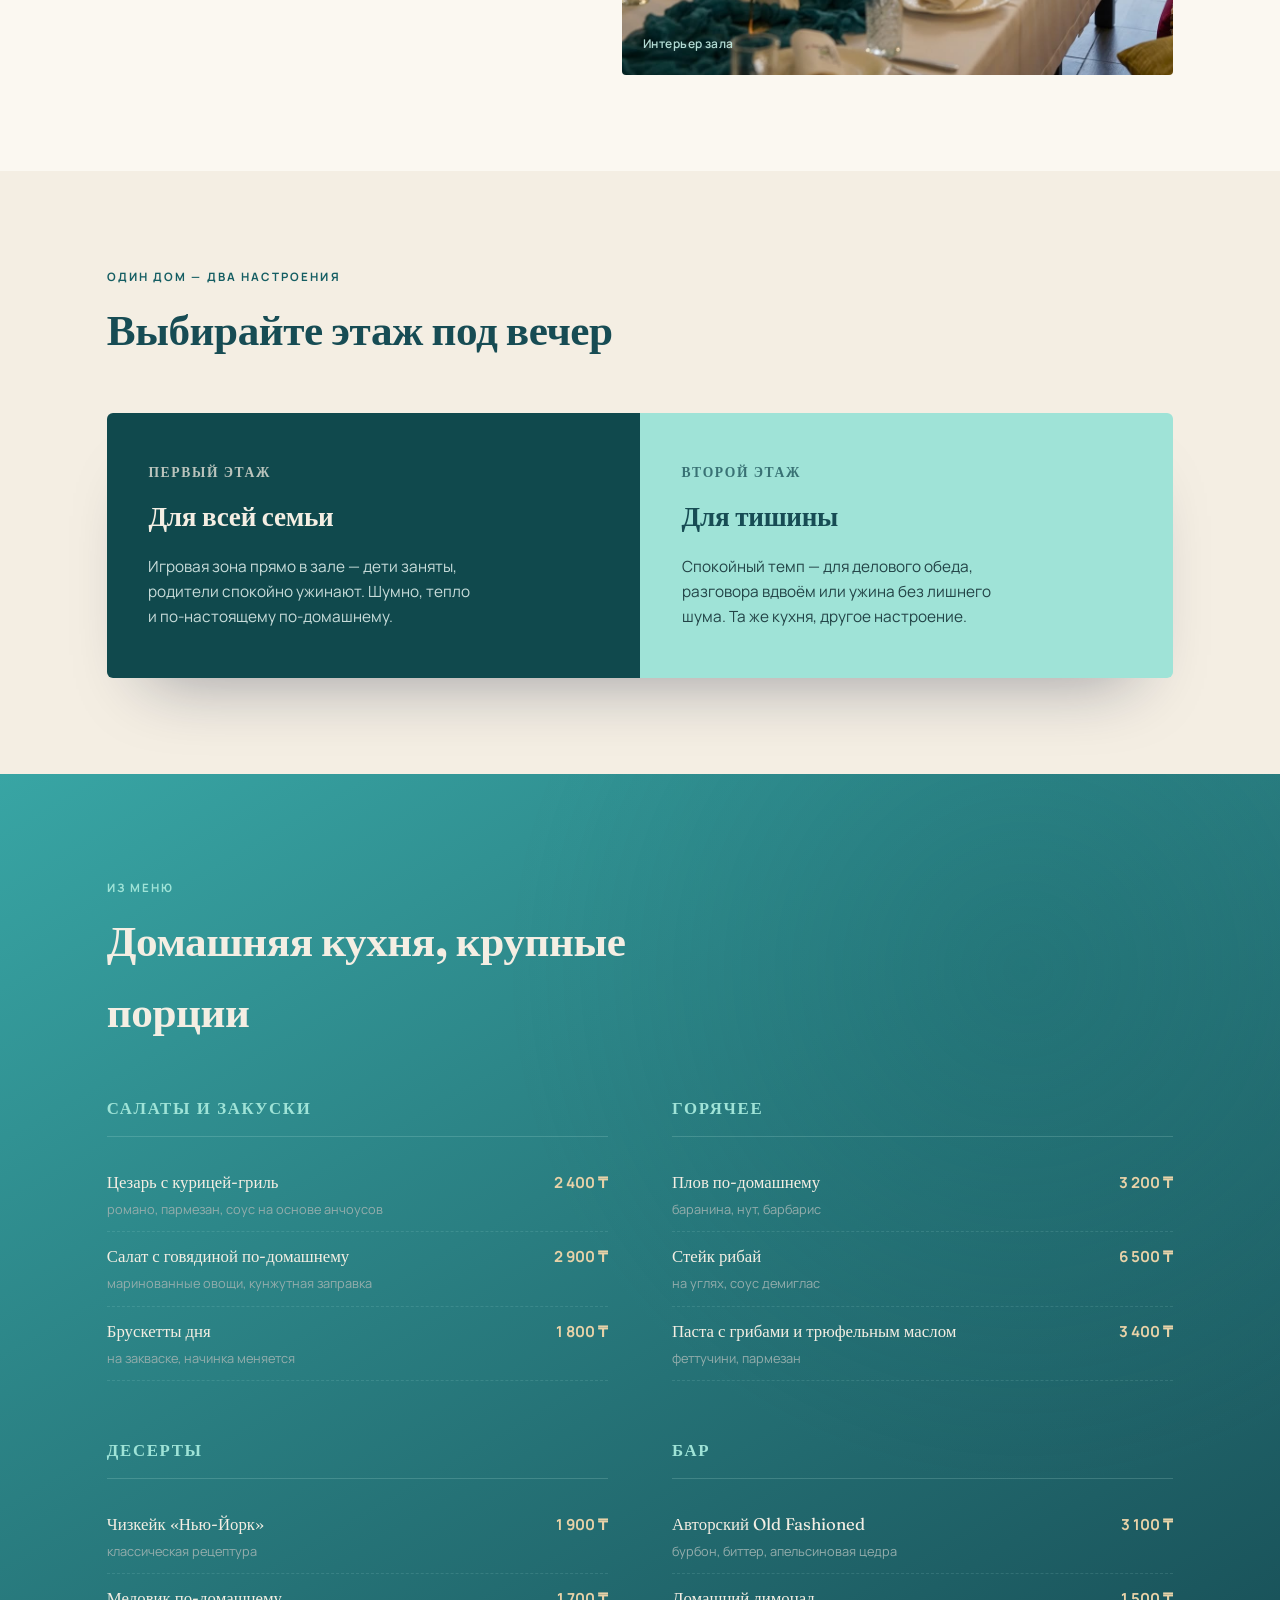
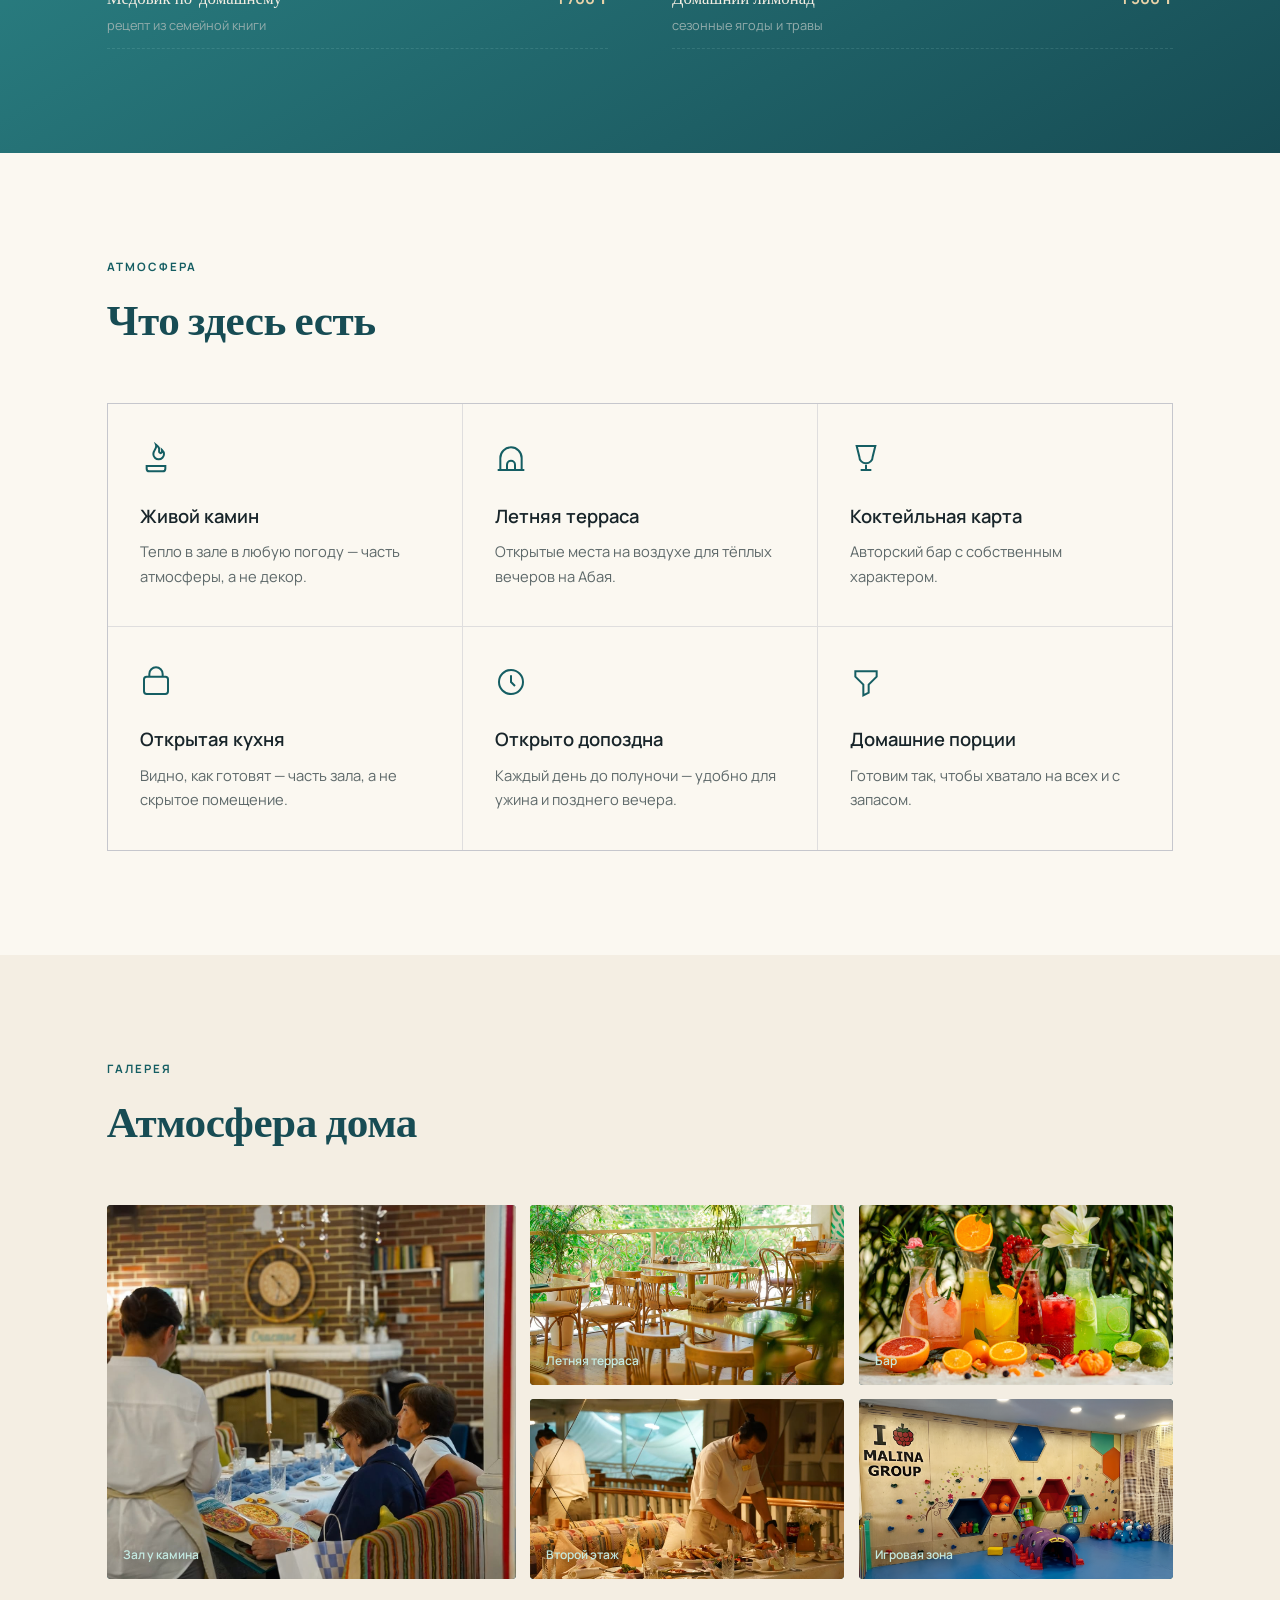
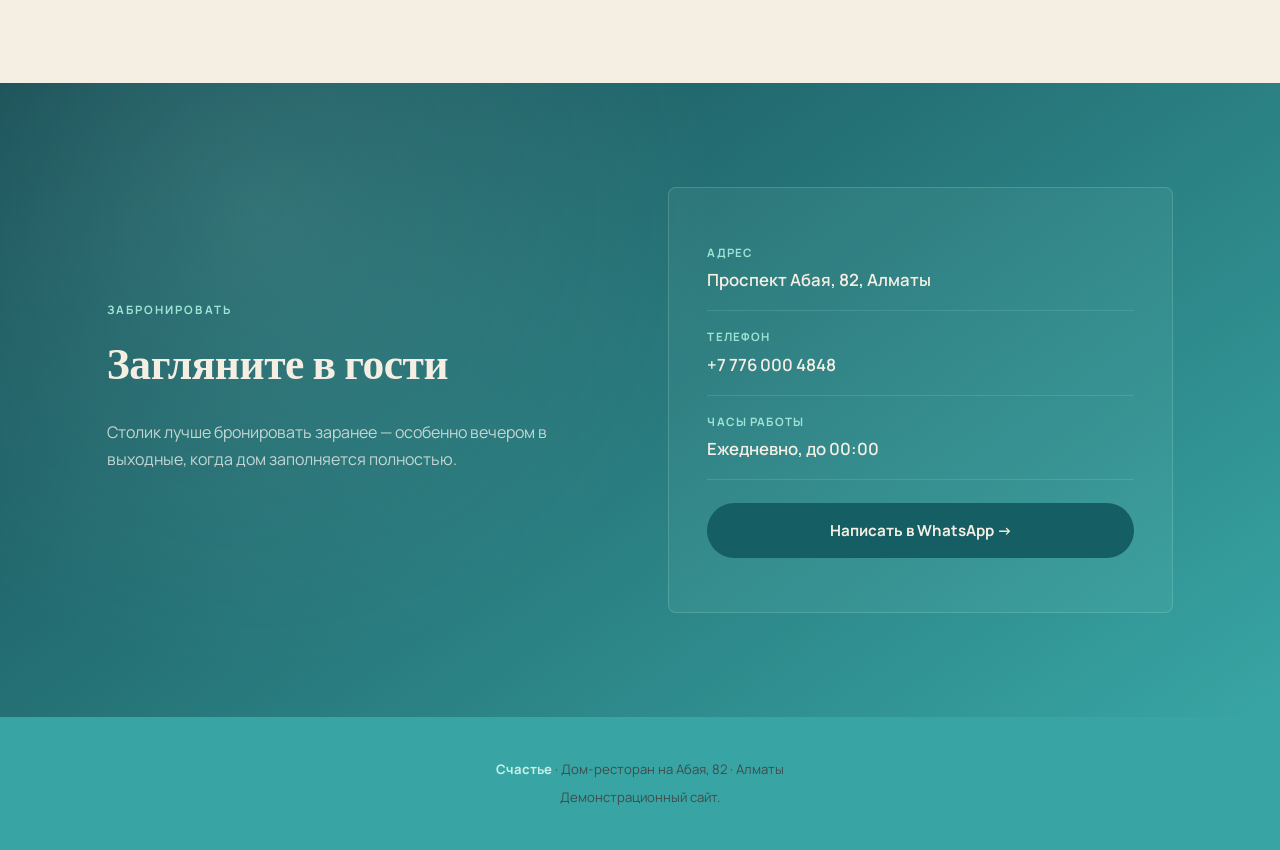
==== commit 91941cc7: "Update address text in contact card" ====
--- a/index.html
+++ b/index.html
@@ -201,7 +201,7 @@
       <div class="contact-card">
         <div class="c-row">
           <div class="label">Адрес</div>
-          <a class="value" href="https://www.google.com/maps/place/Abay+Ave+82,+Almaty" target="_blank" rel="noopener">Абай, 82, Алматы</a>
+          <a class="value" href="https://www.google.com/maps/place/Abay+Ave+82,+Almaty" target="_blank" rel="noopener">Проспект Абая, 82, Алматы</a>
         </div>
         <div class="c-row">
           <div class="label">Телефон</div>
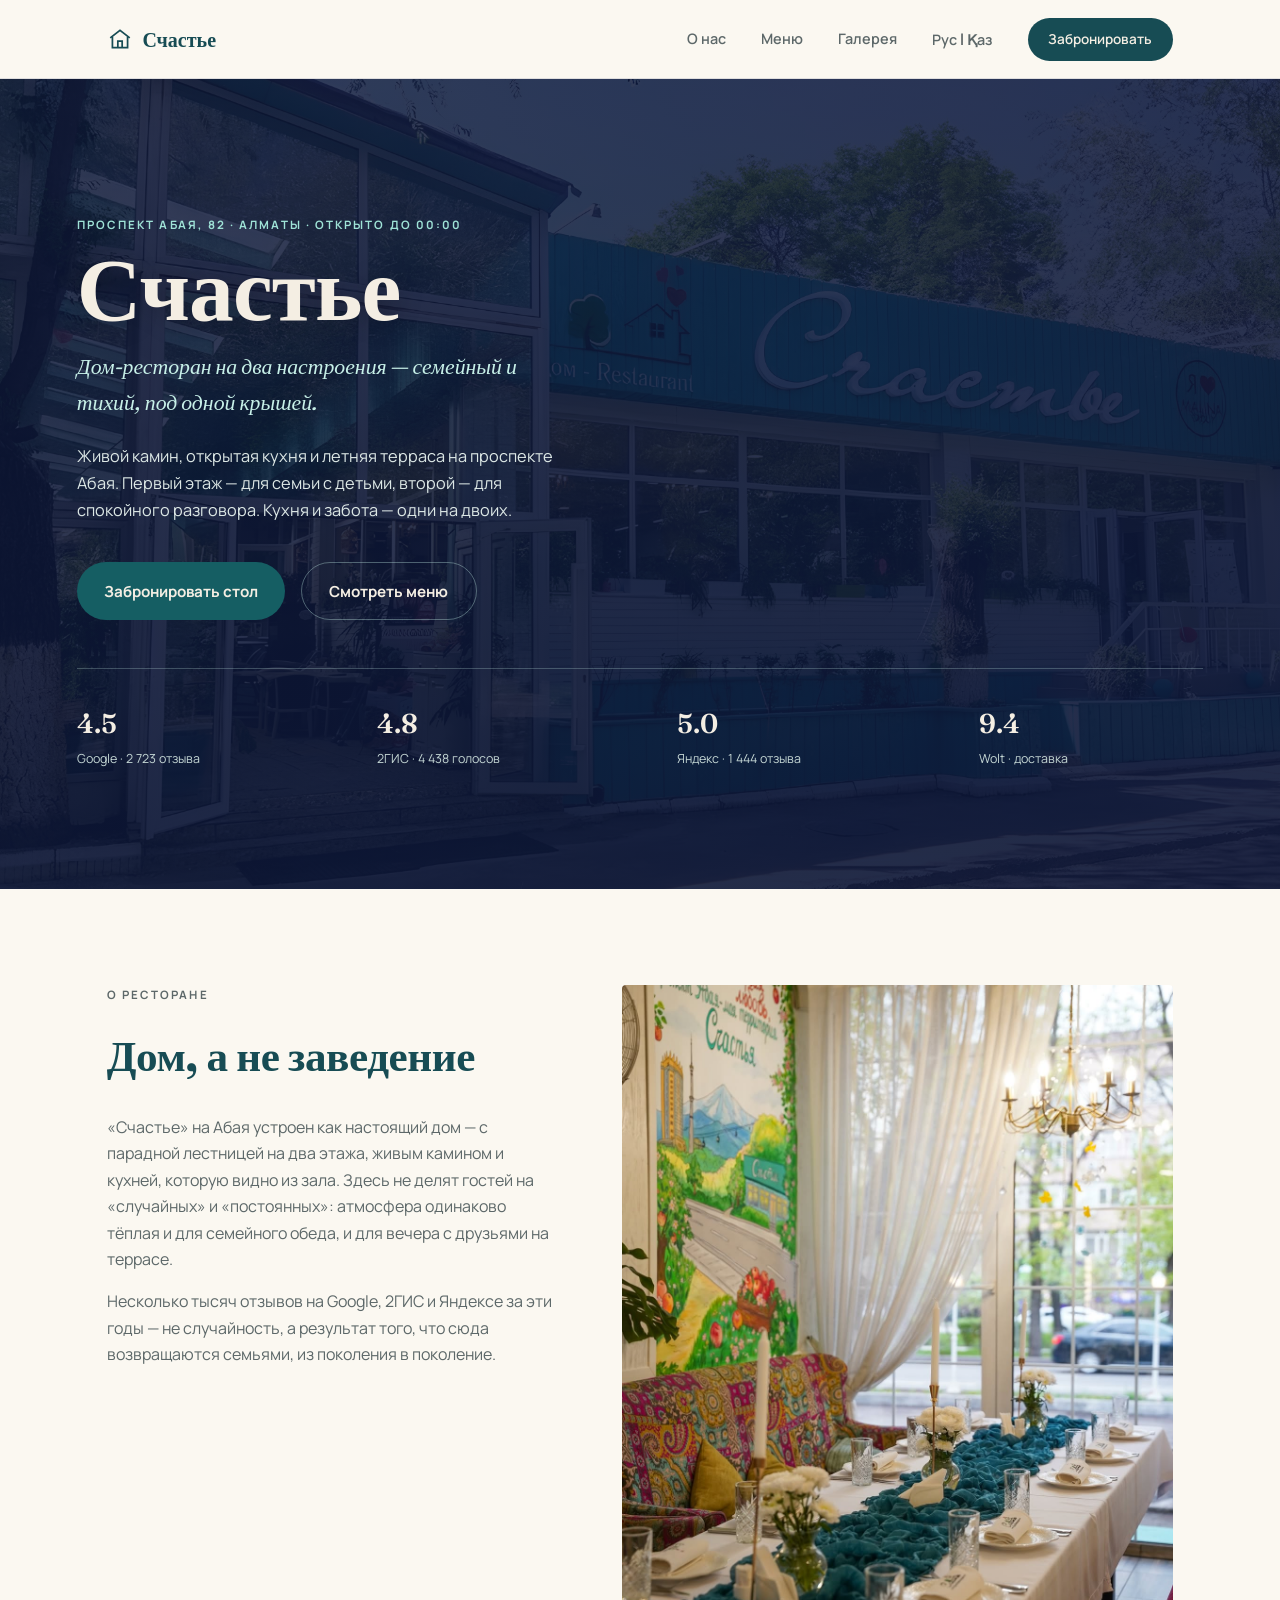
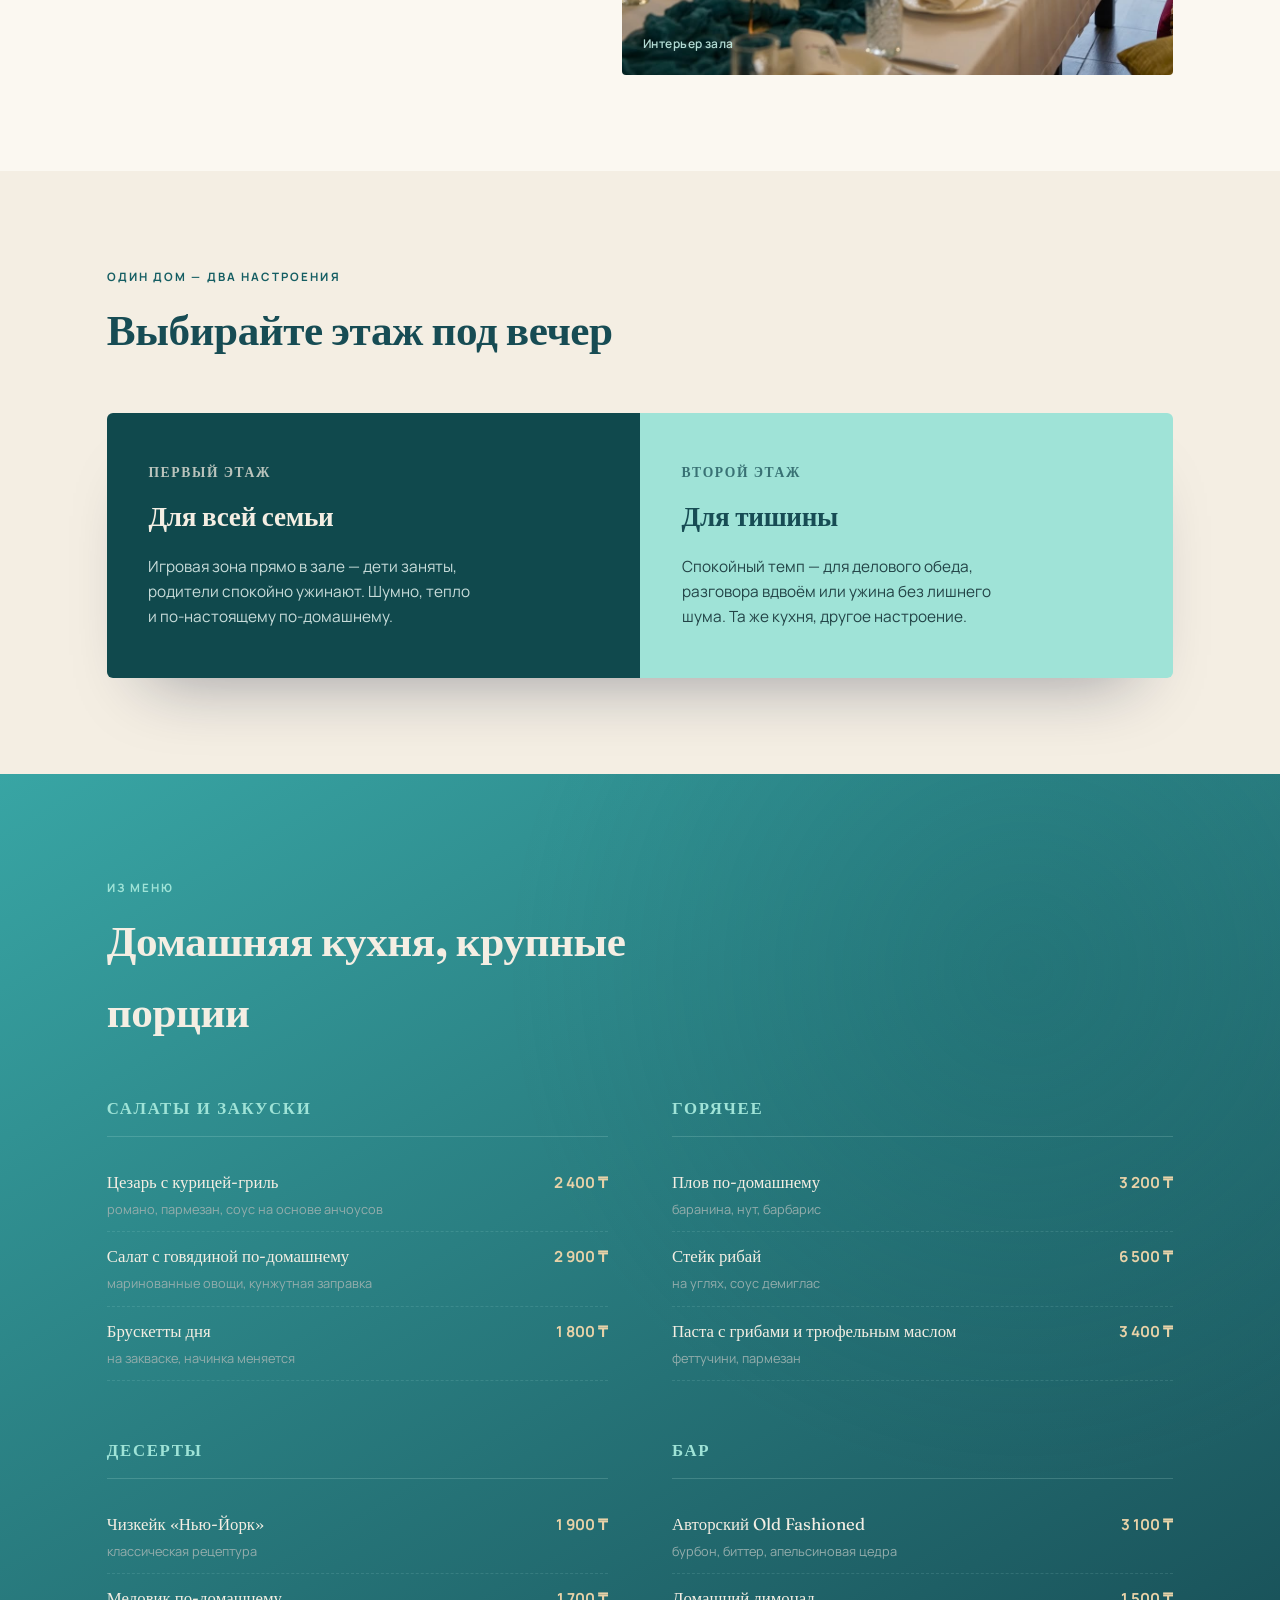
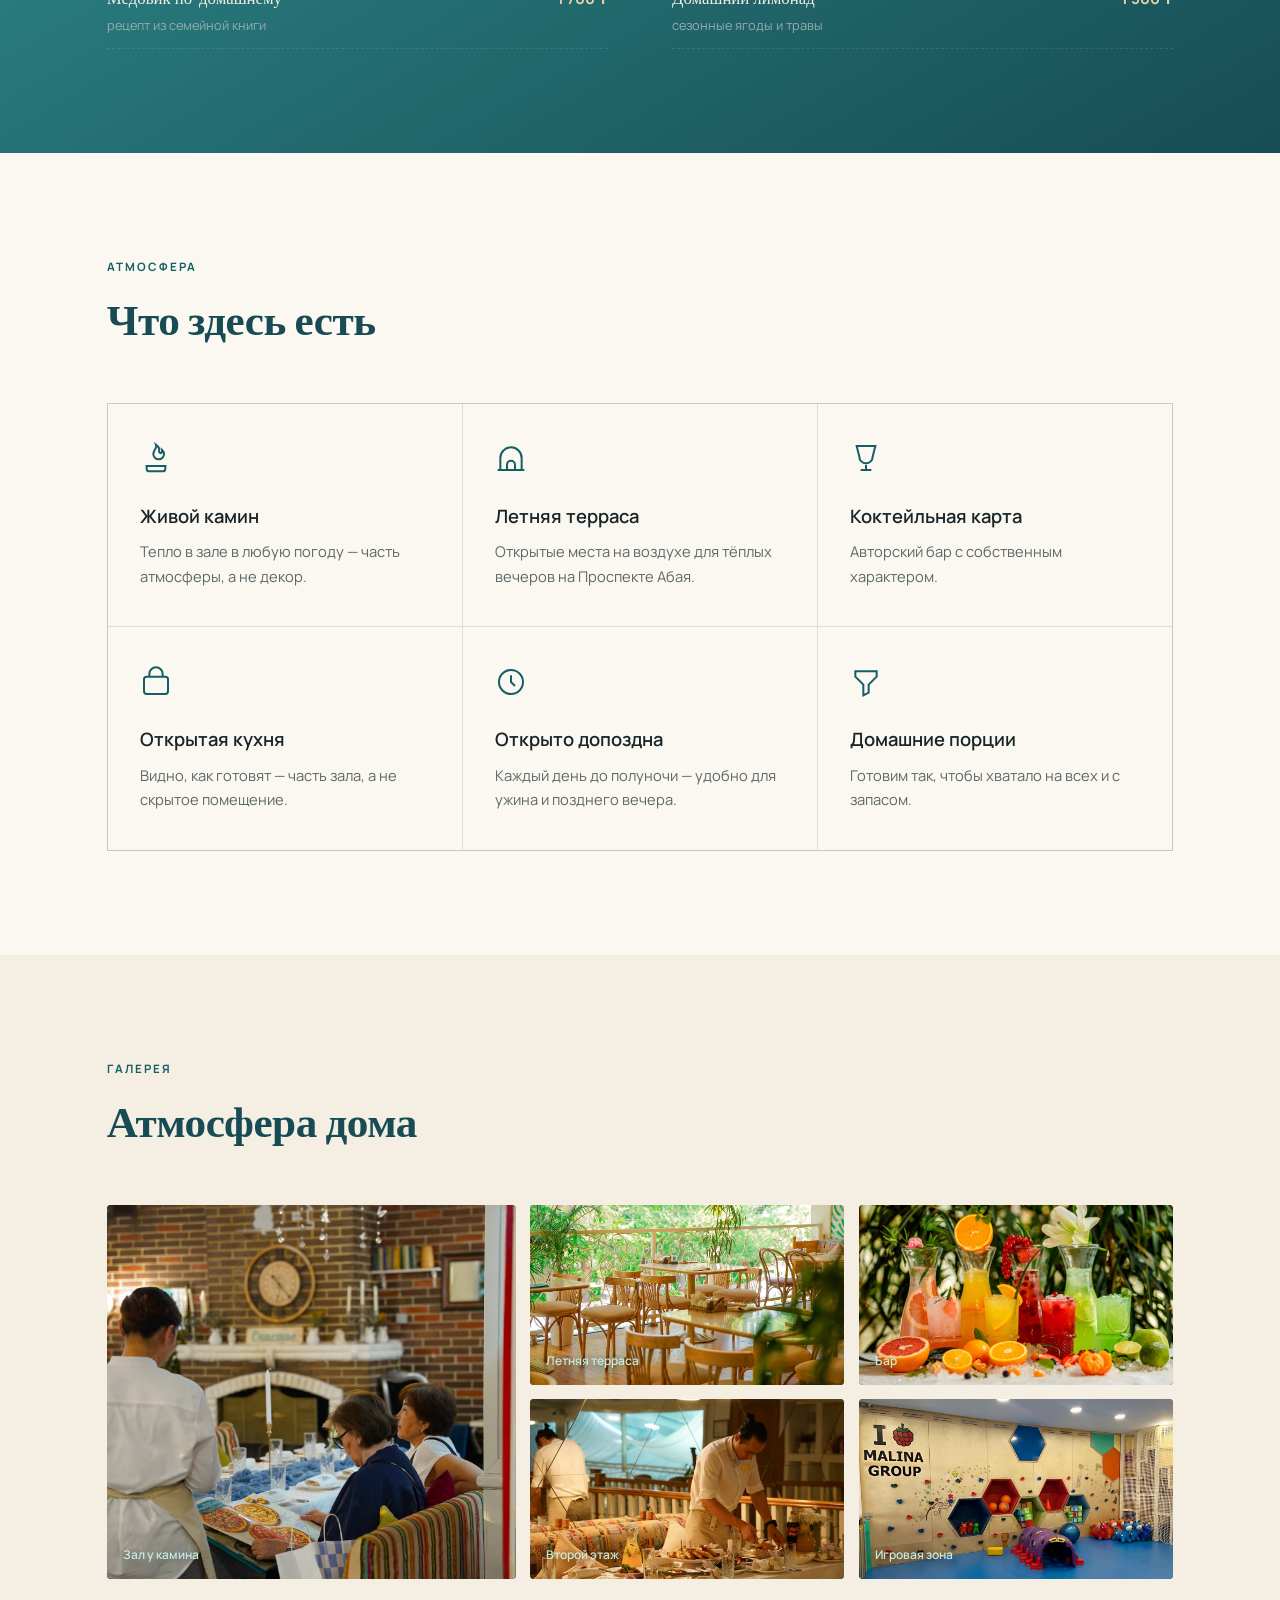
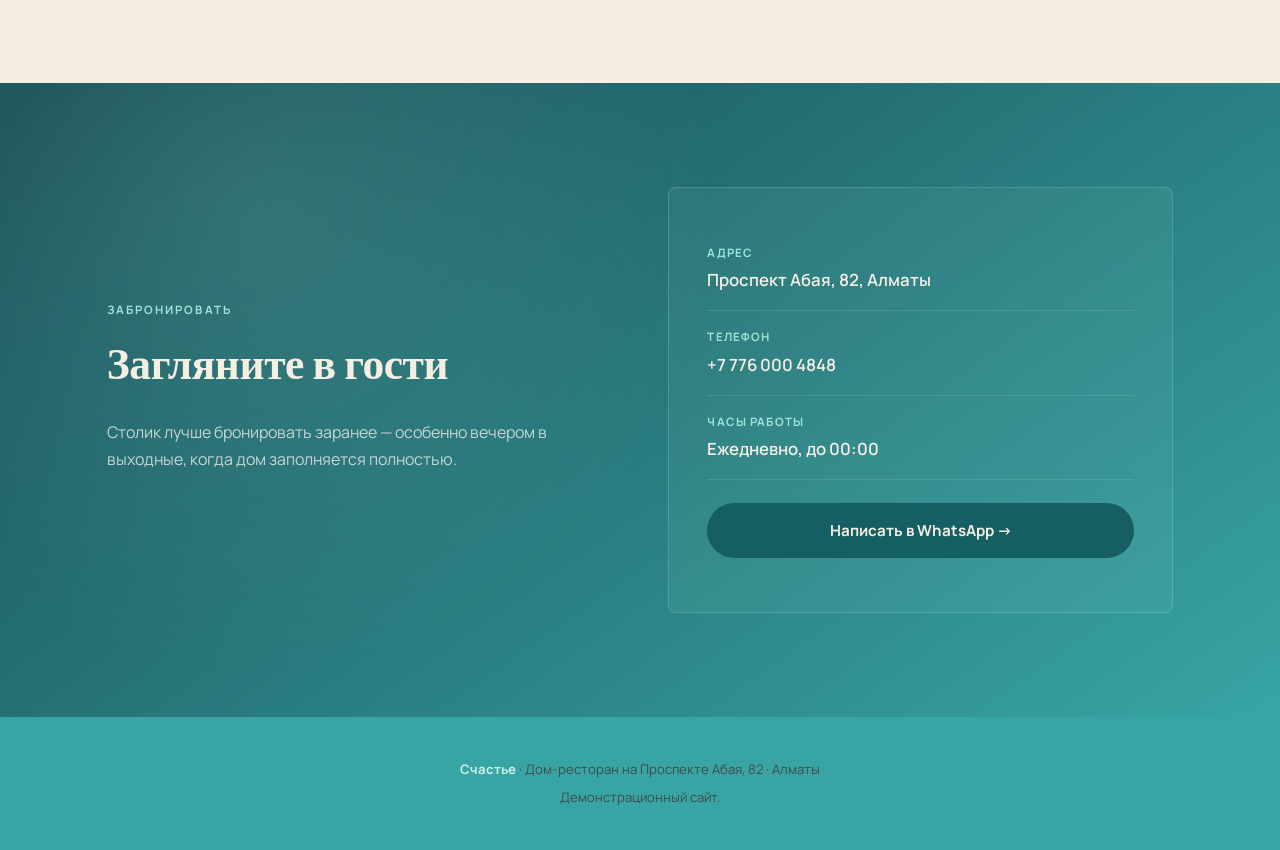
==== commit 9c4e1977: "Update index.html" ====
--- a/index.html
+++ b/index.html
@@ -2,7 +2,7 @@
 <html lang="ru">
 <head>
   <meta charset="UTF-8">
-  <meta author="alenlyu" description="Дом-ресторан Счастье на Абая, 82 в Алматы. Живой камин, открытая кухня, летняя терраса">
+  <meta author="alenlyu" description="Дом-ресторан Счастье на Проспекте Абая, 82 в Алматы. Живой камин, открытая кухня, летняя терраса">
   <meta name="viewport" content="width=device-width, initial-scale=1.0">
   <title>Счастье - дом-ресторан на Абая, 82</title>
   <link rel="icon" type="image/jpeg" href="logotip.jpg">
@@ -21,6 +21,11 @@
         <a href="#about">О нас</a>
         <a href="#menu">Меню</a>
         <a href="#gallery">Галерея</a>
+        <div class="language-switch">
+          <a href="./schastye.html" class="active">Рус</a>
+          <span>|</span>
+          <a href="./index.html">Қаз</a>
+        </div>
         <a href="#contact" class="nav-cta">Забронировать</a>
       </div>
     </div>
@@ -129,7 +134,7 @@
         <div class="feature-card">
           <svg class="feature-icon" viewBox="0 0 24 24" fill="none" stroke="currentColor" stroke-width="1.5"><path d="M4 21v-9a8 8 0 0 1 16 0v9"/><path d="M2 21h20"/><path d="M9 21v-4a3 3 0 0 1 6 0v4"/></svg>
           <h4>Летняя терраса</h4>
-          <p>Открытые места на воздухе для тёплых вечеров на Абая.</p>
+          <p>Открытые места на воздухе для тёплых вечеров на Проспекте Абая.</p>
         </div>
         <div class="feature-card">
           <svg class="feature-icon" viewBox="0 0 24 24" fill="none" stroke="currentColor" stroke-width="1.5"><path d="M8 21h8"/><path d="M12 17v4"/><path d="M5 3h14l-2 8a5 5 0 0 1-10 0Z"/></svg>
@@ -219,7 +224,7 @@
   </section>
   
   <footer>
-    <p><strong>Счастье</strong> · Дом-ресторан на Абая, 82 · Алматы</p>
+    <p><strong>Счастье</strong> · Дом-ресторан на Проспекте Абая, 82 · Алматы</p>
     <p style="margin-top:0.4rem;">Демонстрационный сайт.</p>
   </footer>
 
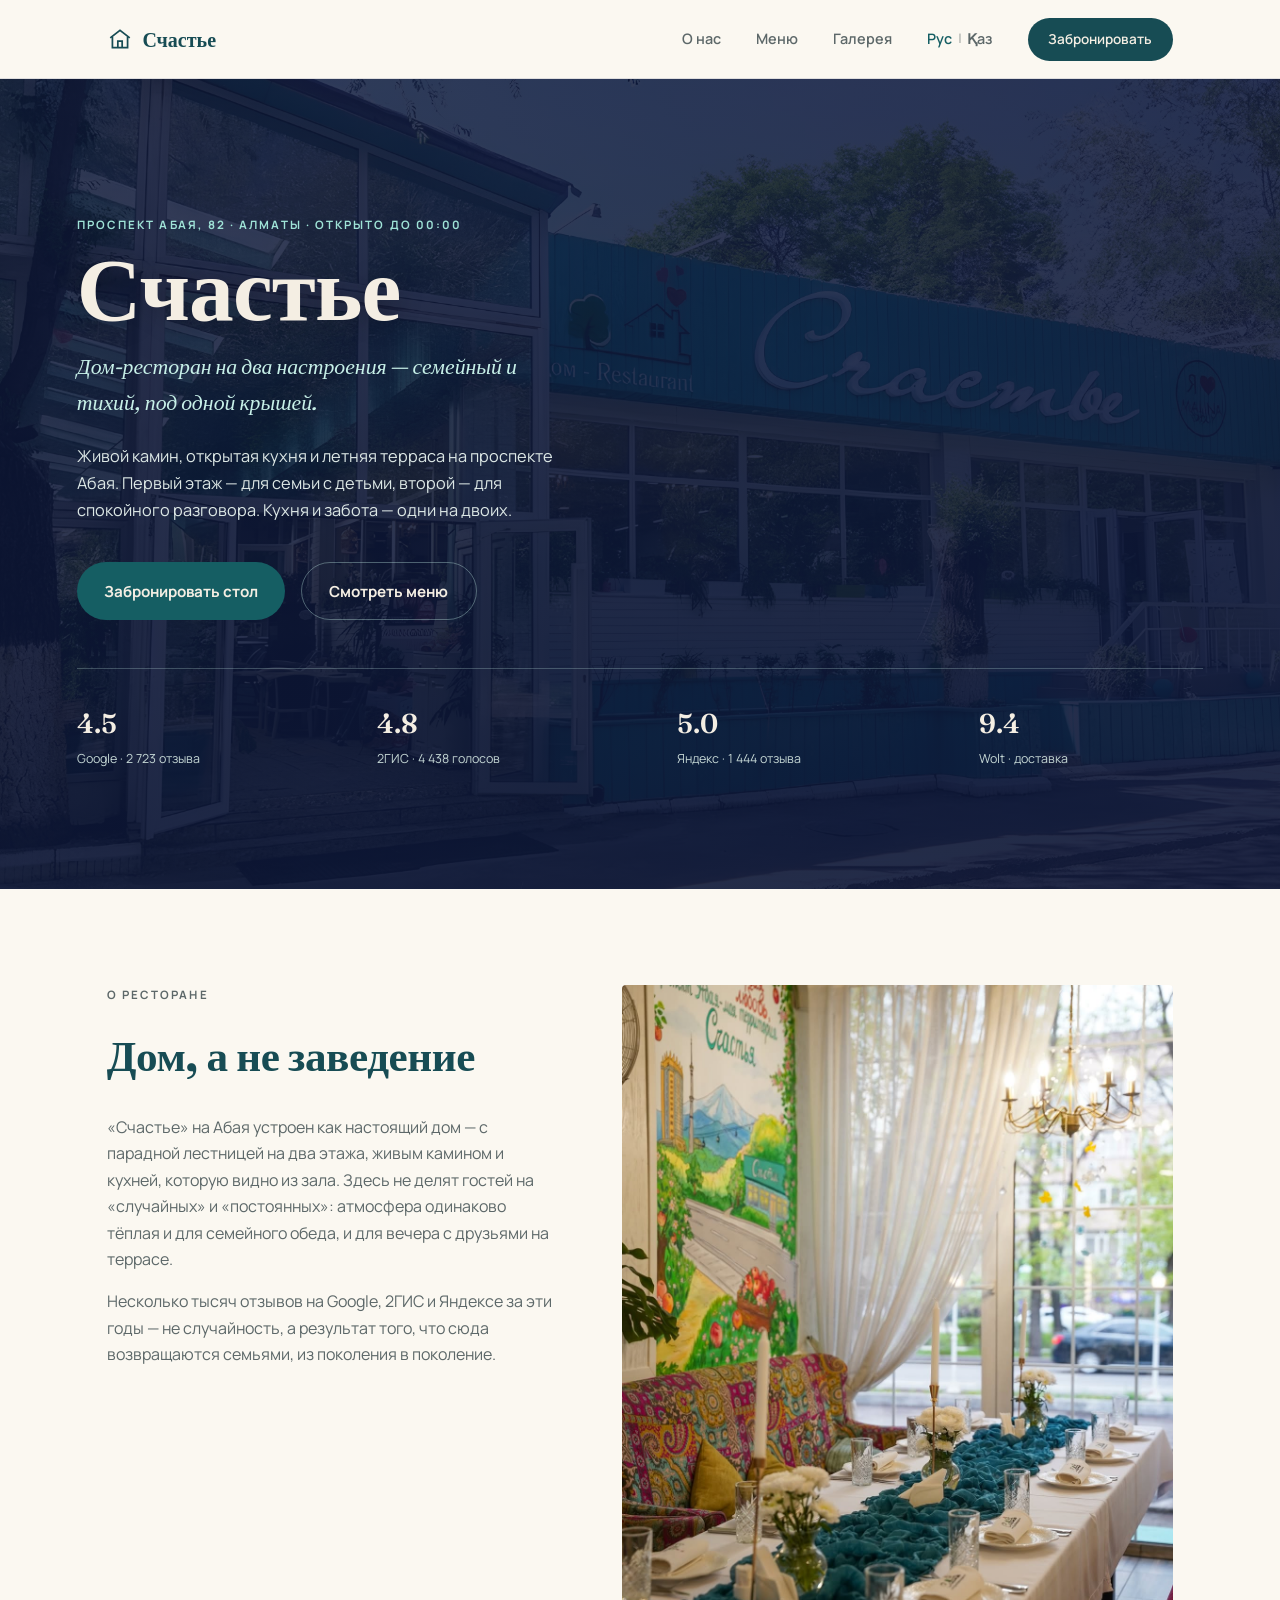
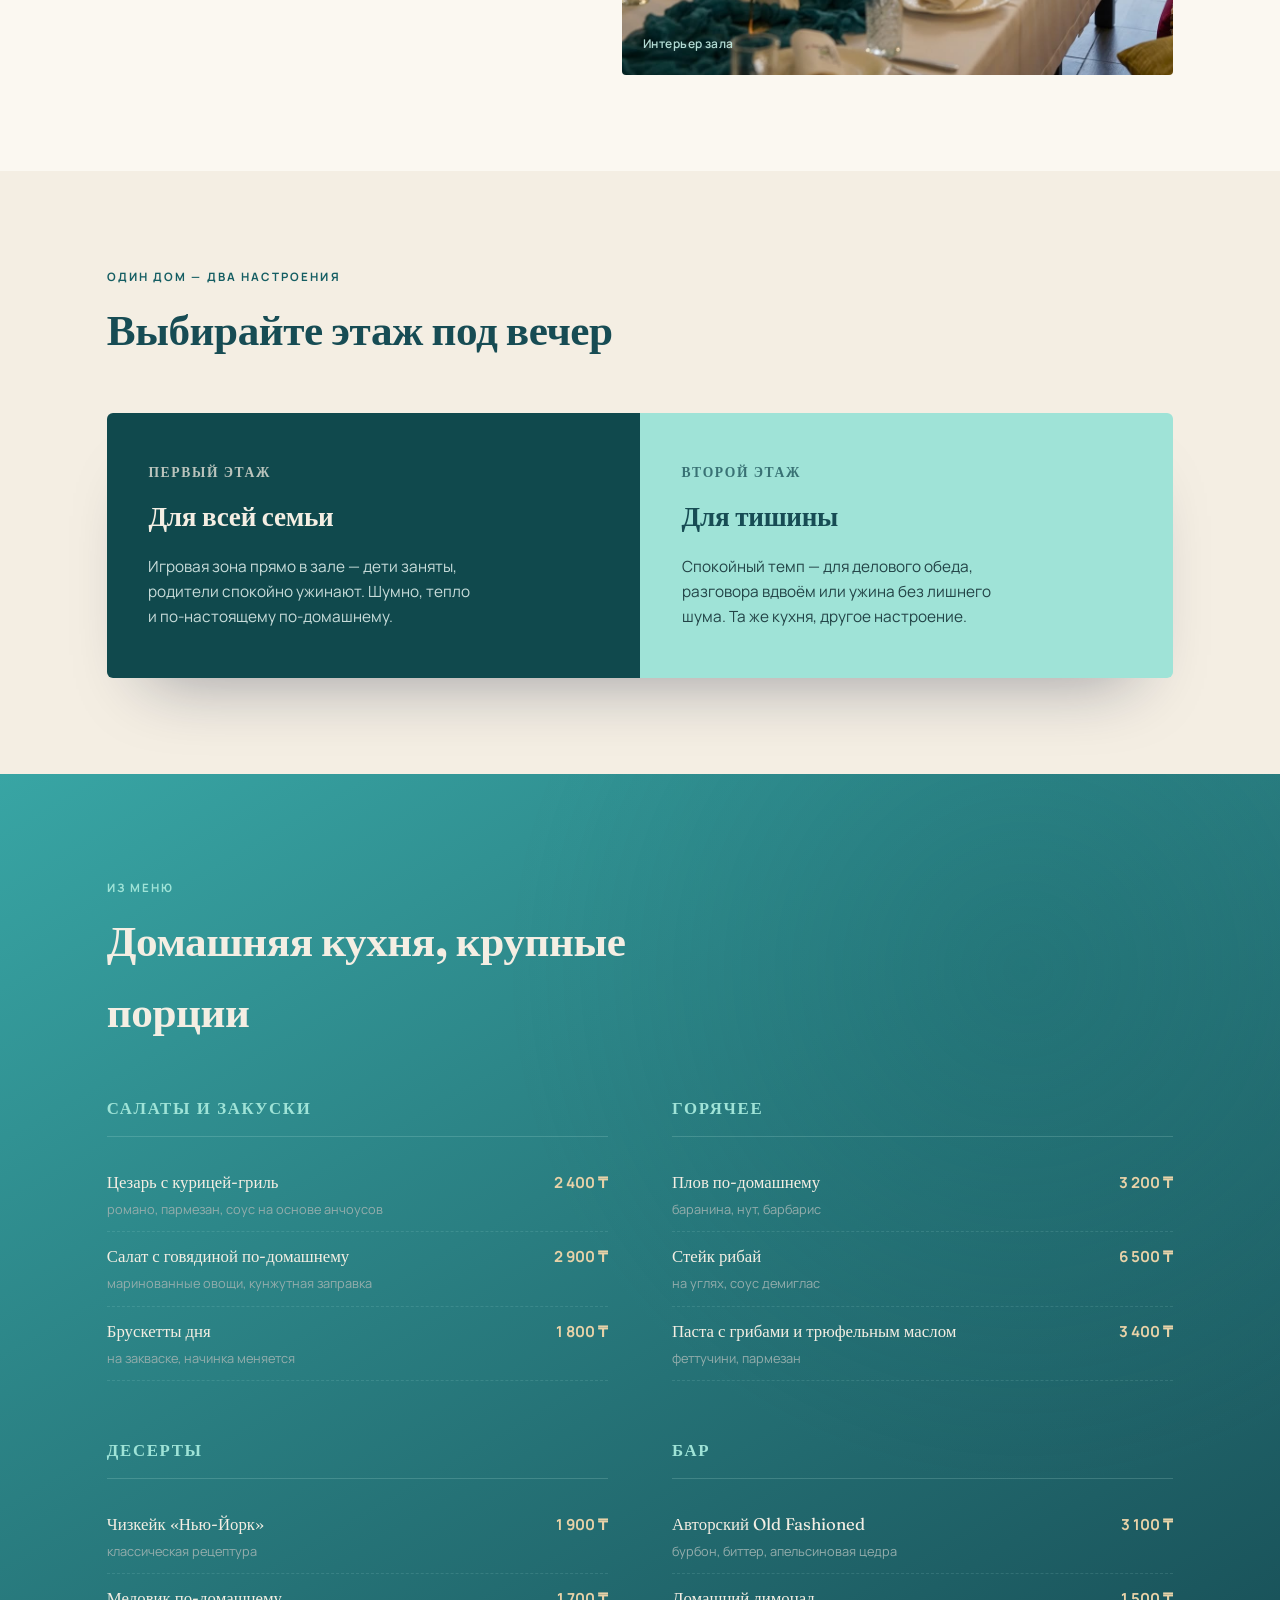
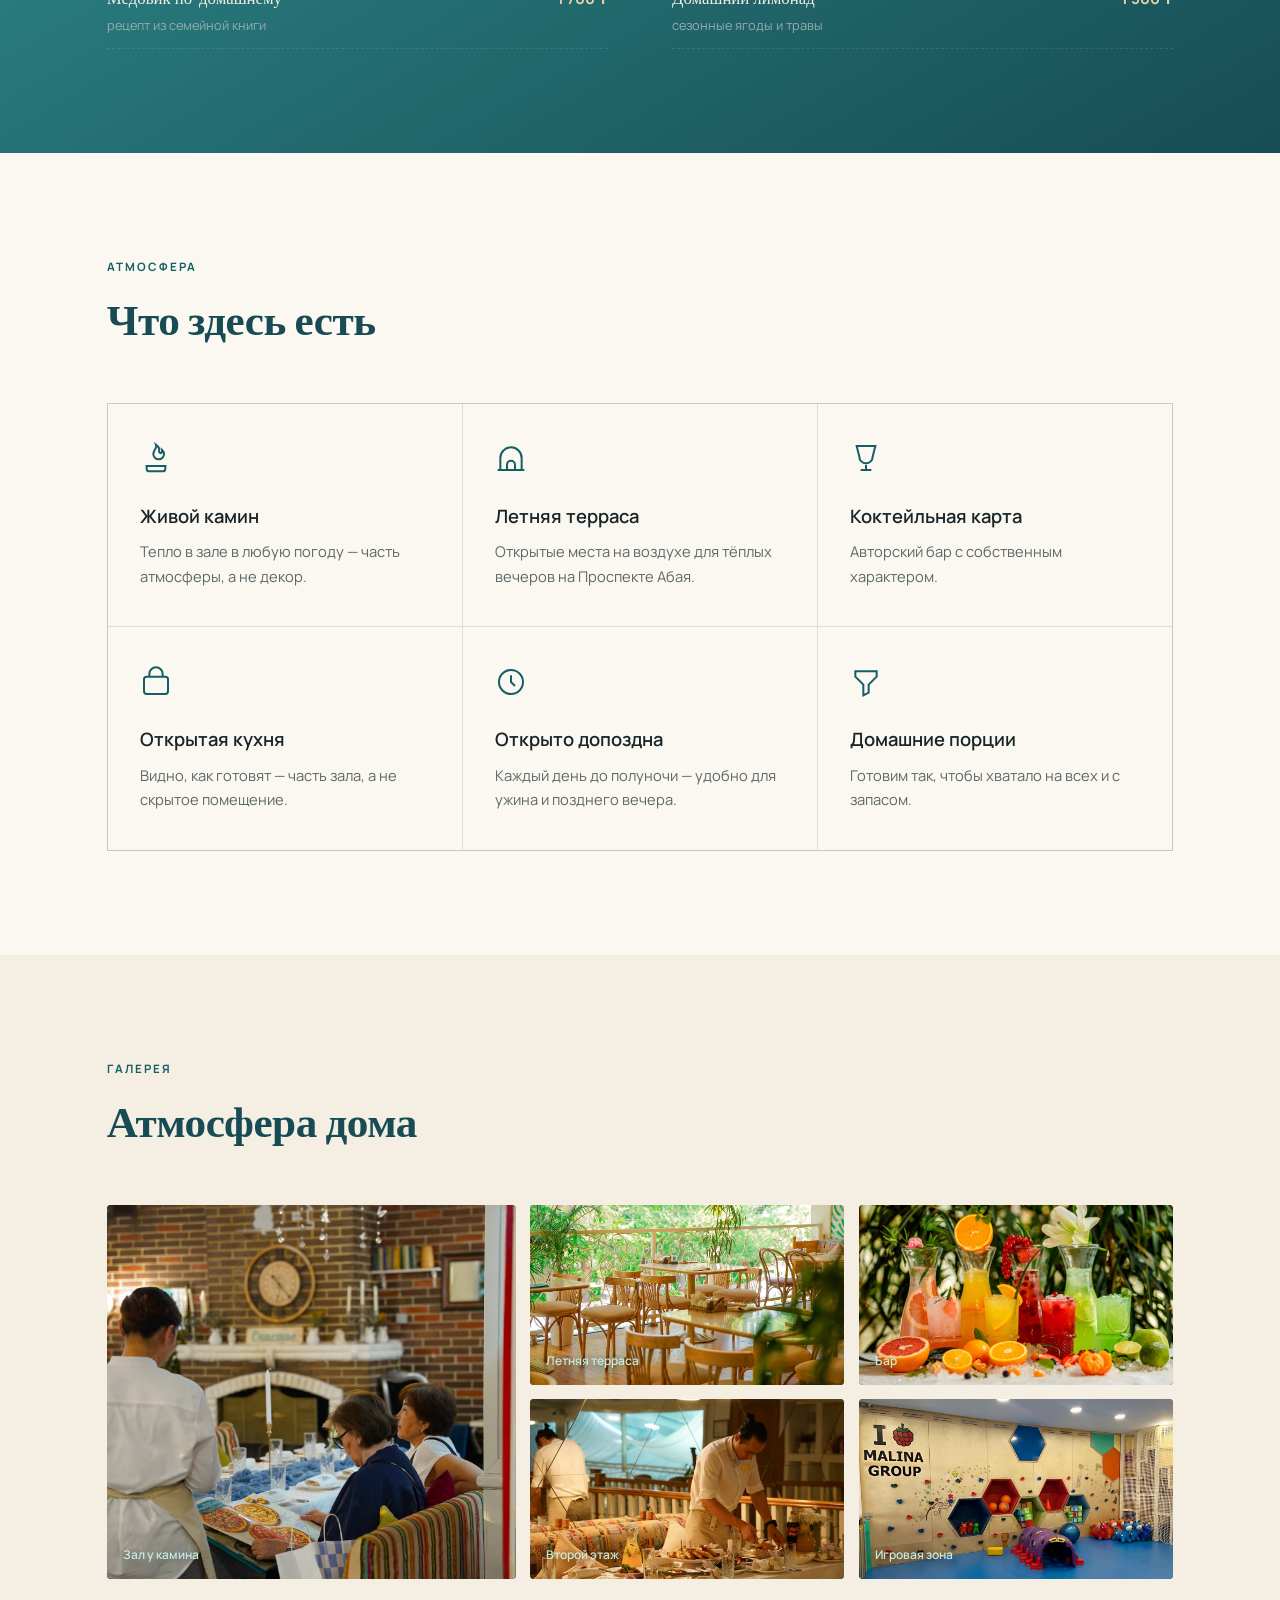
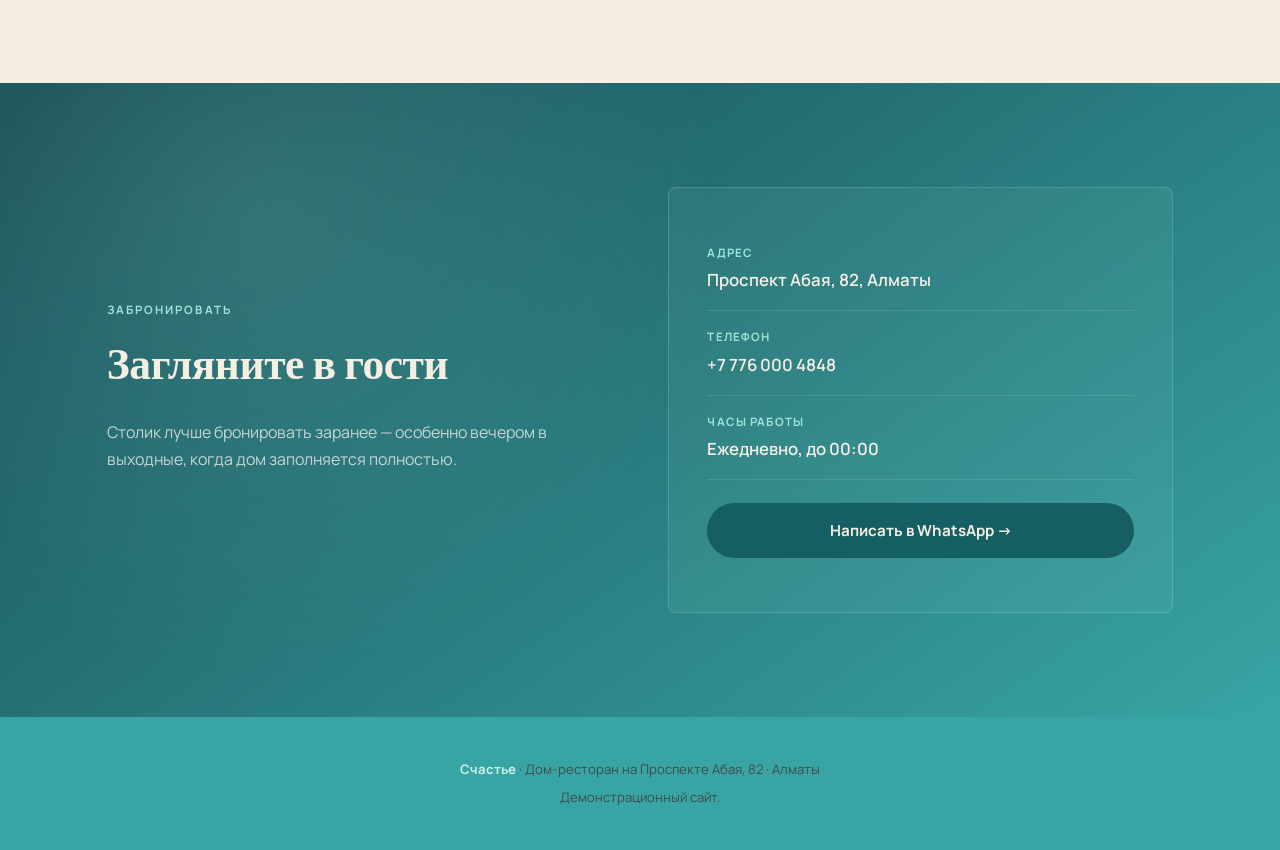
==== commit 071e9e49: "Update language links in index.html" ====
--- a/index.html
+++ b/index.html
@@ -22,9 +22,9 @@
         <a href="#menu">Меню</a>
         <a href="#gallery">Галерея</a>
         <div class="language-switch">
-          <a href="./schastye.html" class="active">Рус</a>
+          <a href="./index.html" class="active">Рус</a>
           <span>|</span>
-          <a href="./index.html">Қаз</a>
+          <a href="./kk.html">Қаз</a>
         </div>
         <a href="#contact" class="nav-cta">Забронировать</a>
       </div>
--- a/style.css
+++ b/style.css
@@ -278,3 +278,33 @@
   /* ---------- FOOTER ---------- */
   footer{ background:var(--indigo-deep); color:#404c4c; text-align:center; padding:2.6rem 6vw; font-size:0.82rem; }
   footer strong{ color:var(--aqua-light); }
+
+
+/* LANG SWITCH */
+.language-switch {
+  display: flex;
+  align-items: center;
+  gap: 0.35rem;
+  font-size: 0.82rem;
+  font-weight: 700;
+  white-space: nowrap;
+}
+
+.language-switch a {
+  text-decoration: none;
+  color: var(--ink-soft);
+  transition: color 0.2s ease;
+}
+
+.language-switch a:hover {
+  color: var(--petrol);
+}
+
+.language-switch a.active {
+  color: var(--petrol);
+}
+
+.language-switch span {
+  color: var(--ink-soft);
+  opacity: 0.4;
+}
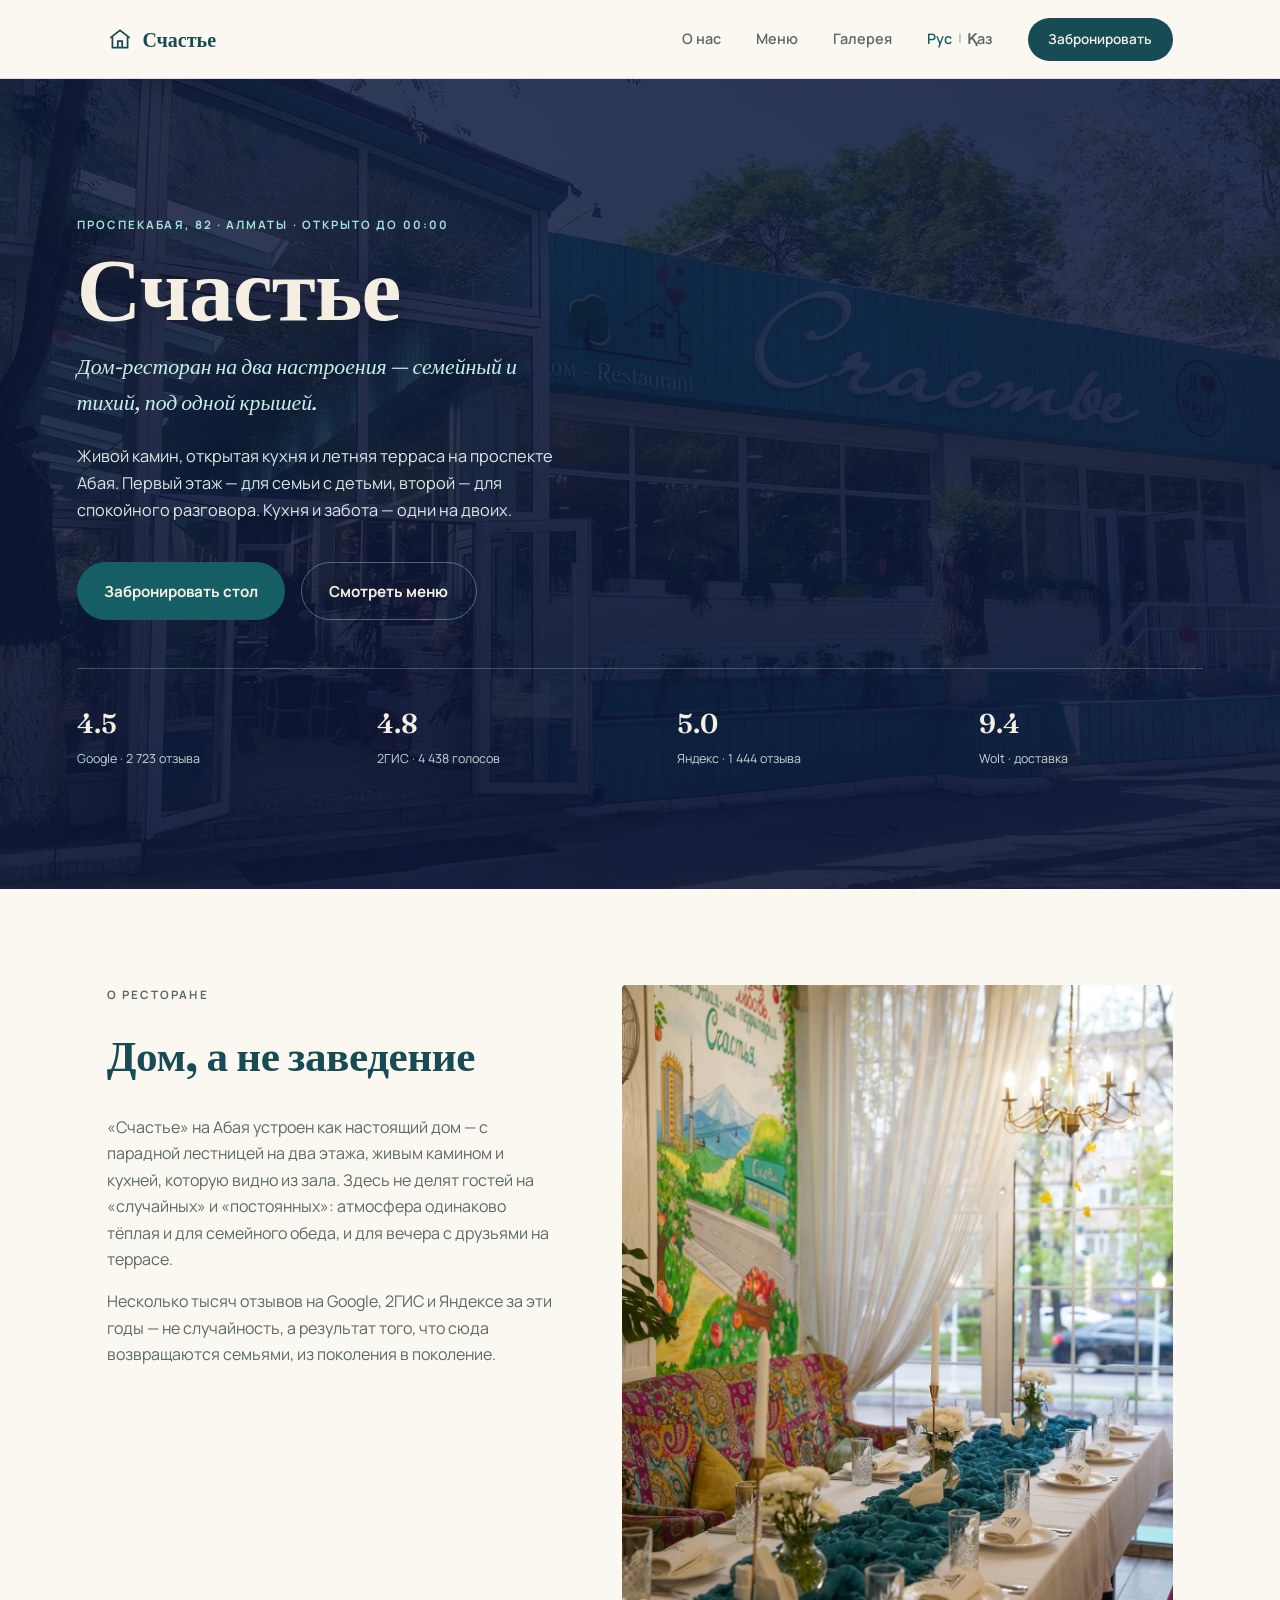
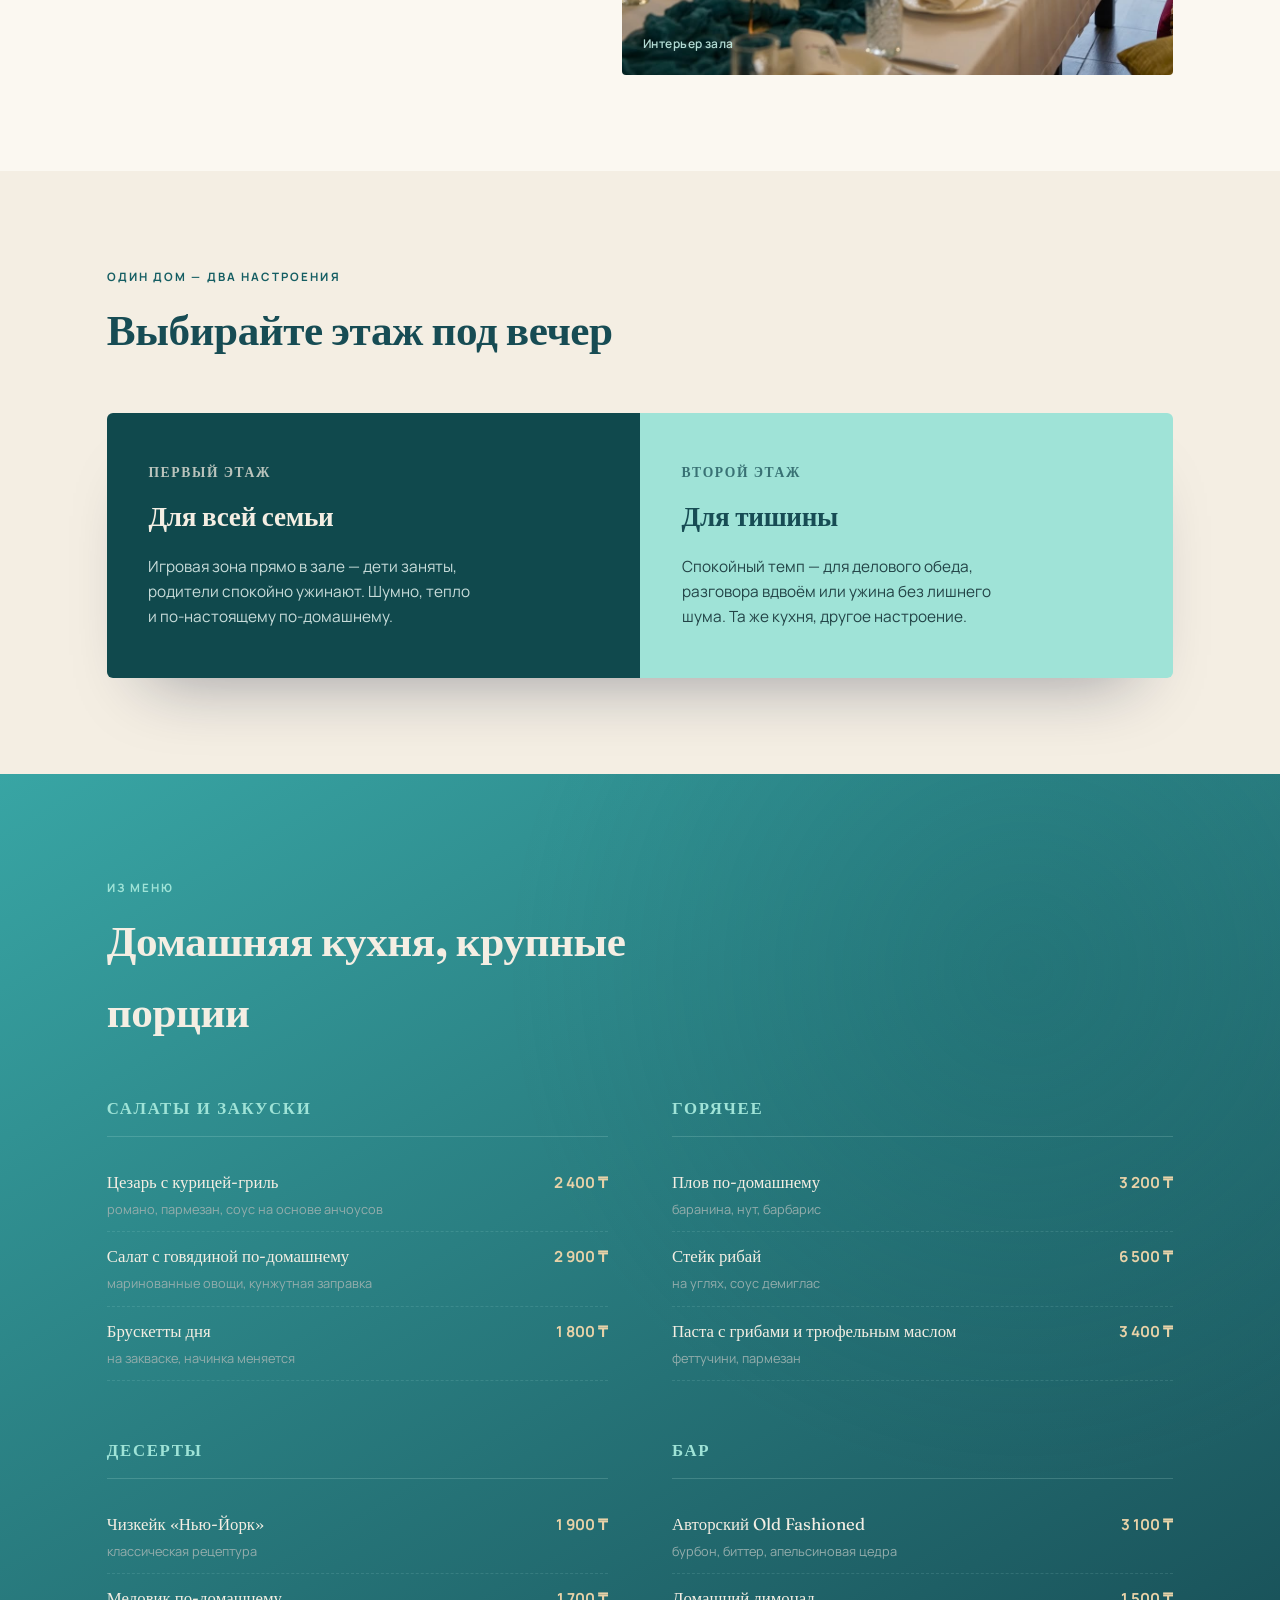
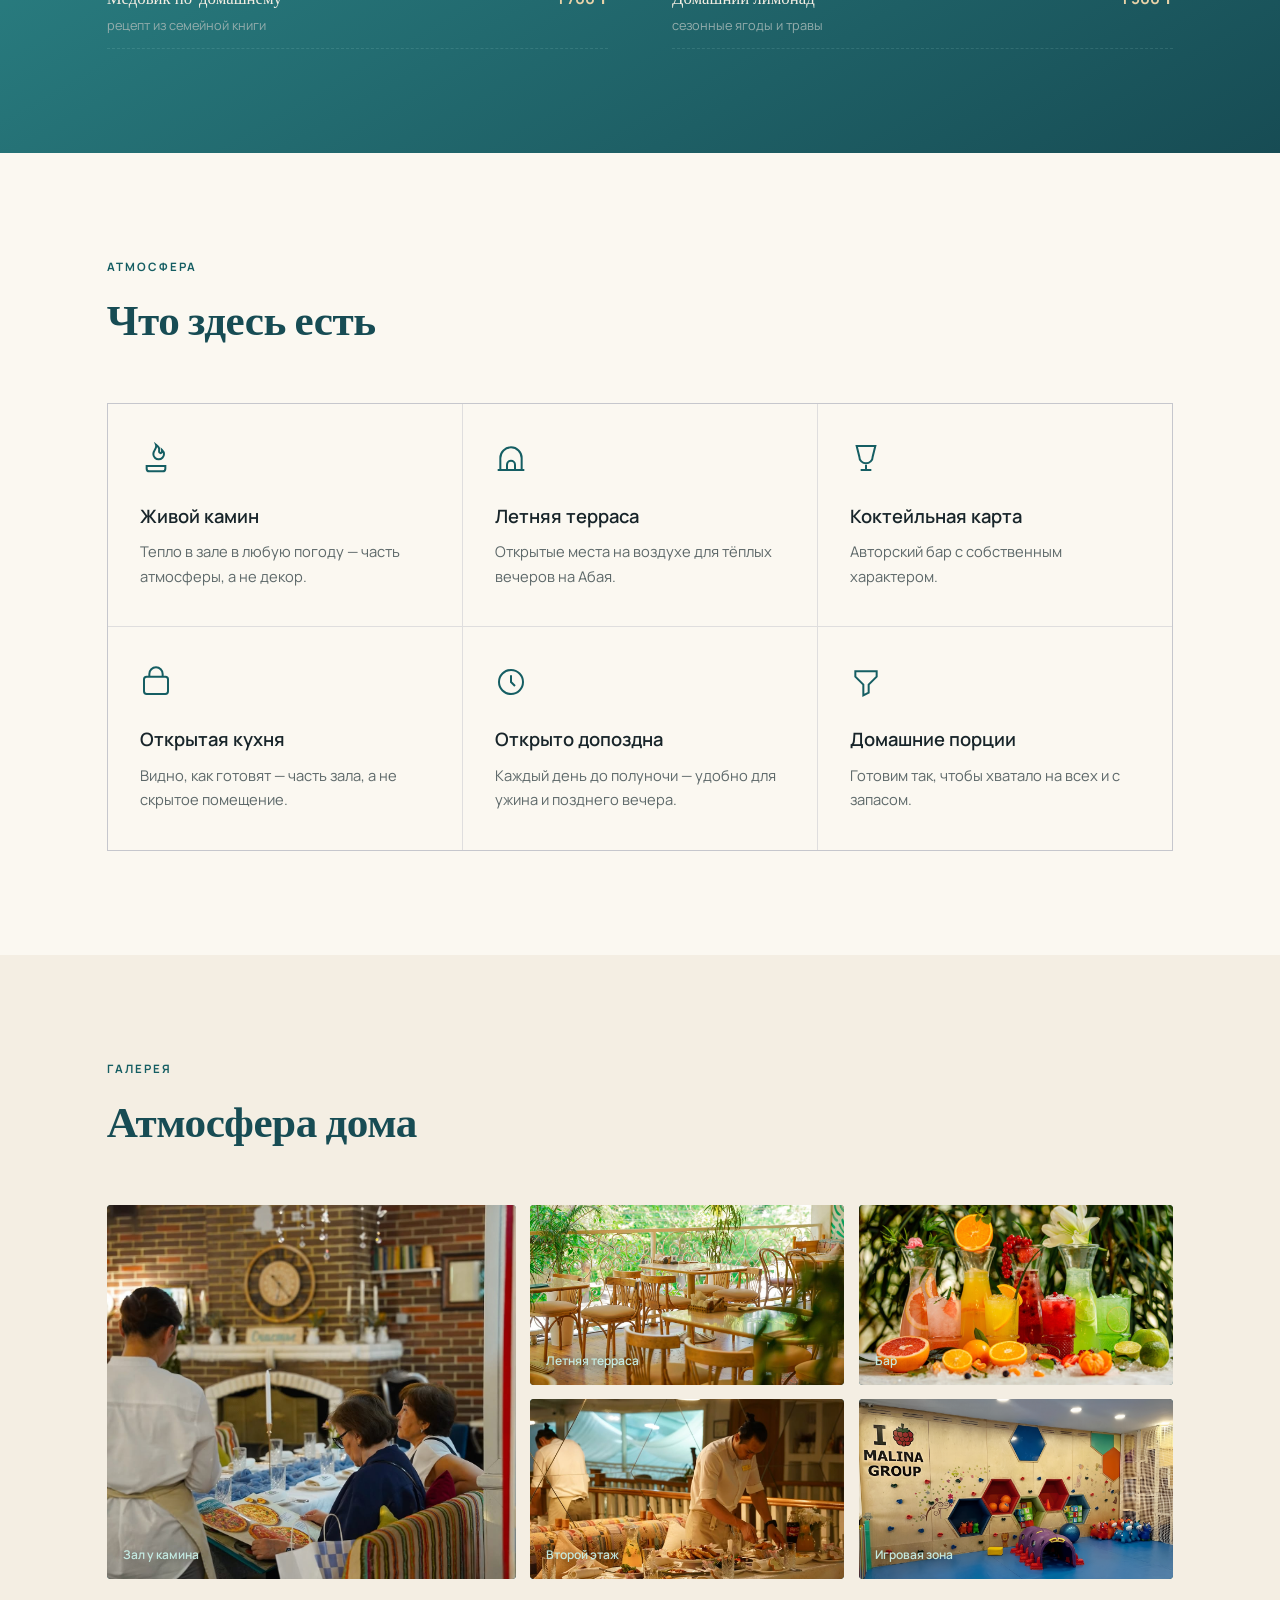
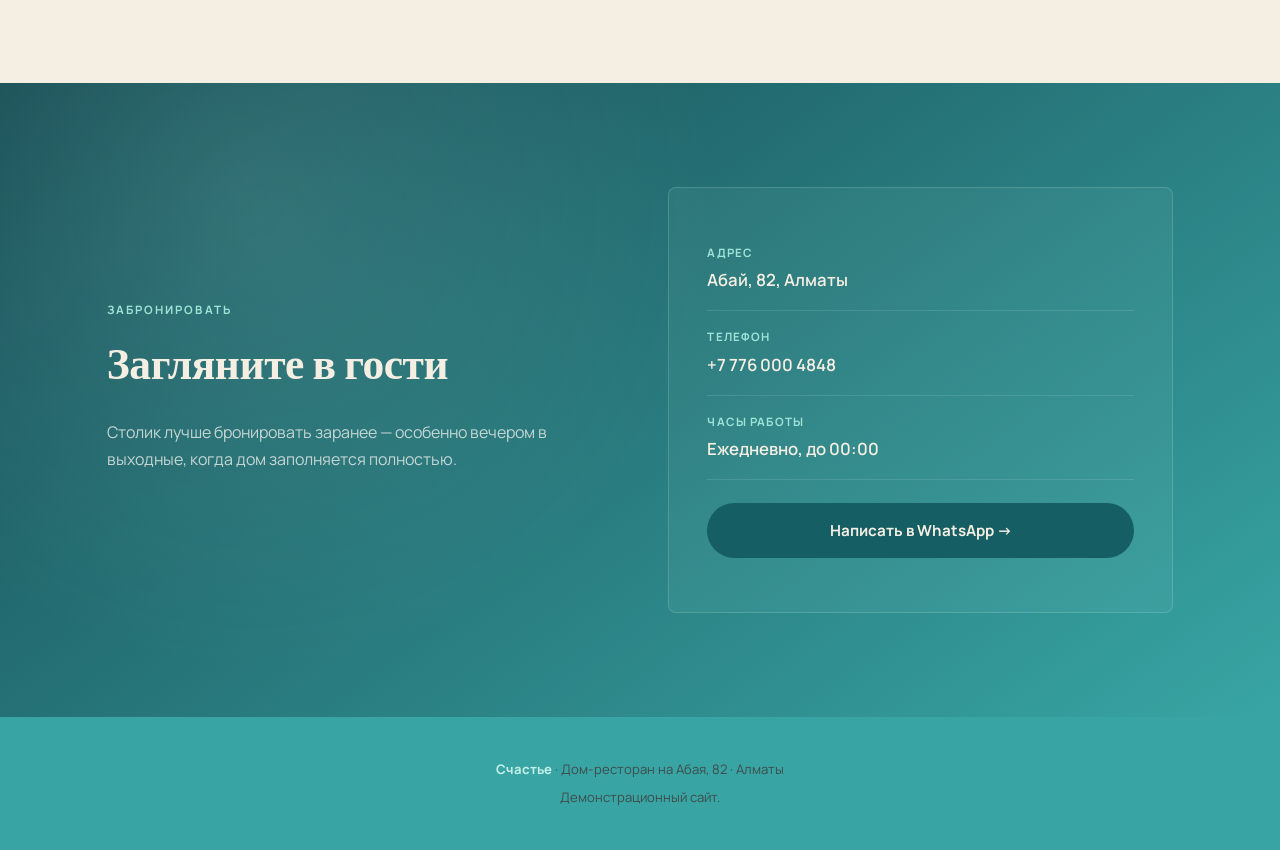
==== commit 40bcc571: "Update address references from 'Проспект Абая' to 'Абай'" ====
--- a/index.html
+++ b/index.html
@@ -2,7 +2,7 @@
 <html lang="ru">
 <head>
   <meta charset="UTF-8">
-  <meta author="alenlyu" description="Дом-ресторан Счастье на Проспекте Абая, 82 в Алматы. Живой камин, открытая кухня, летняя терраса">
+  <meta author="alenlyu" description="Дом-ресторан Счастье на Абая, 82 в Алматы. Живой камин, открытая кухня, летняя терраса">
   <meta name="viewport" content="width=device-width, initial-scale=1.0">
   <title>Счастье - дом-ресторан на Абая, 82</title>
   <link rel="icon" type="image/jpeg" href="logotip.jpg">
@@ -33,7 +33,7 @@
   
   <header class="hero">
     <div class="hero-inner">
-      <p class="eyebrow">Проспект Абая, 82 · Алматы · Открыто до 00:00</p>
+      <p class="eyebrow">ПроспекАбая, 82 · Алматы · Открыто до 00:00</p>
       <h1>Счастье</h1>
       <p class="dek">Дом-ресторан на два настроения — семейный и тихий, под одной крышей.</p>
       <p class="lead">Живой камин, открытая кухня и летняя терраса на проспекте Абая. Первый этаж — для семьи с детьми, второй — для спокойного разговора. Кухня и забота — одни на двоих.</p>
@@ -134,7 +134,7 @@
         <div class="feature-card">
           <svg class="feature-icon" viewBox="0 0 24 24" fill="none" stroke="currentColor" stroke-width="1.5"><path d="M4 21v-9a8 8 0 0 1 16 0v9"/><path d="M2 21h20"/><path d="M9 21v-4a3 3 0 0 1 6 0v4"/></svg>
           <h4>Летняя терраса</h4>
-          <p>Открытые места на воздухе для тёплых вечеров на Проспекте Абая.</p>
+          <p>Открытые места на воздухе для тёплых вечеров на Абая.</p>
         </div>
         <div class="feature-card">
           <svg class="feature-icon" viewBox="0 0 24 24" fill="none" stroke="currentColor" stroke-width="1.5"><path d="M8 21h8"/><path d="M12 17v4"/><path d="M5 3h14l-2 8a5 5 0 0 1-10 0Z"/></svg>
@@ -206,7 +206,7 @@
       <div class="contact-card">
         <div class="c-row">
           <div class="label">Адрес</div>
-          <a class="value" href="https://www.google.com/maps/place/Abay+Ave+82,+Almaty" target="_blank" rel="noopener">Проспект Абая, 82, Алматы</a>
+          <a class="value" href="https://www.google.com/maps/place/Abay+Ave+82,+Almaty" target="_blank" rel="noopener">Абай, 82, Алматы</a>
         </div>
         <div class="c-row">
           <div class="label">Телефон</div>
@@ -224,7 +224,7 @@
   </section>
   
   <footer>
-    <p><strong>Счастье</strong> · Дом-ресторан на Проспекте Абая, 82 · Алматы</p>
+    <p><strong>Счастье</strong> · Дом-ресторан на Абая, 82 · Алматы</p>
     <p style="margin-top:0.4rem;">Демонстрационный сайт.</p>
   </footer>
 
--- a/style.css
+++ b/style.css
@@ -76,8 +76,15 @@
     transition:background 0.2s ease, transform 0.2s ease;
   }
   .nav-cta:hover{ background:var(--petrol); transform:translateY(-1px); }
-  @media (max-width:820px){ .nav-links a:not(.nav-cta){ display:none; } }
-
+@media (max-width:820px){
+  .nav-links > a:not(.nav-cta){
+    display:none;
+  }
+
+  .nav-links .language-switch{
+    display:flex;
+  }
+}
   /* ---------- HERO ---------- */
   .hero{
     background:
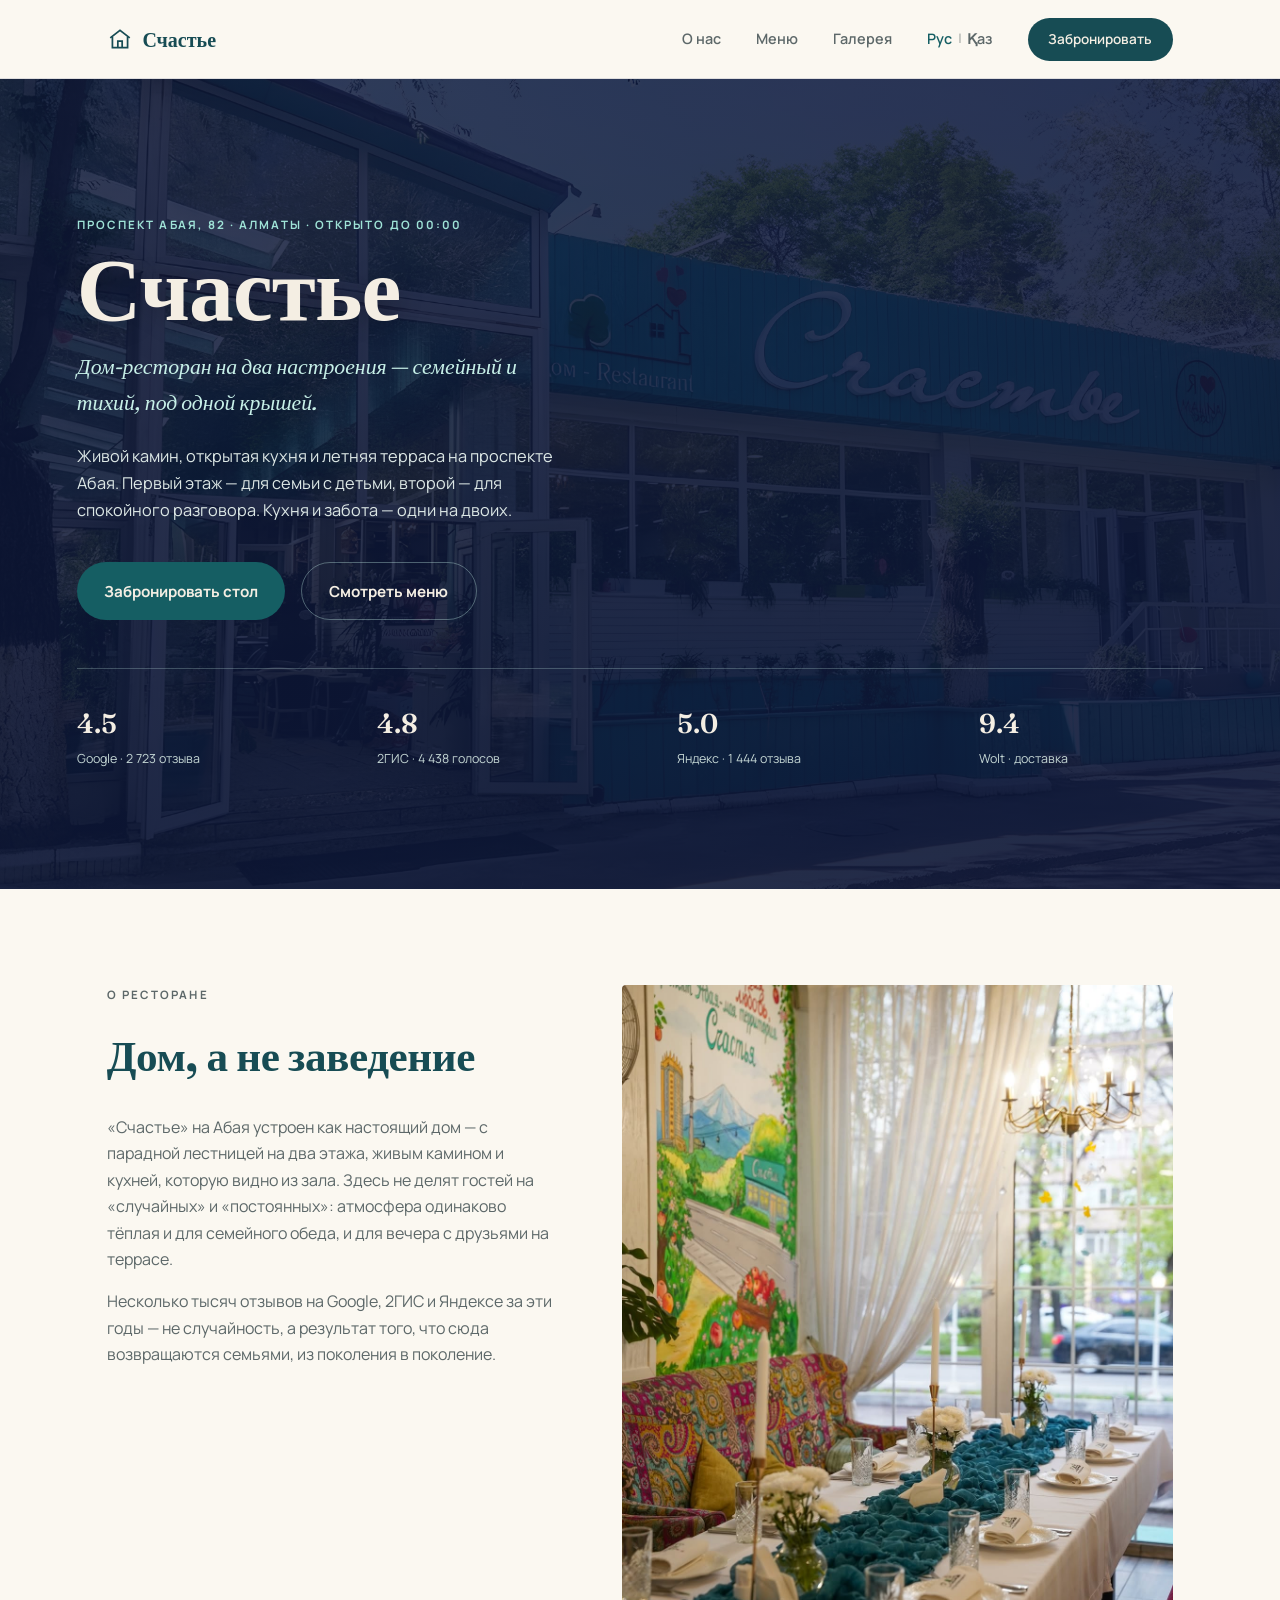
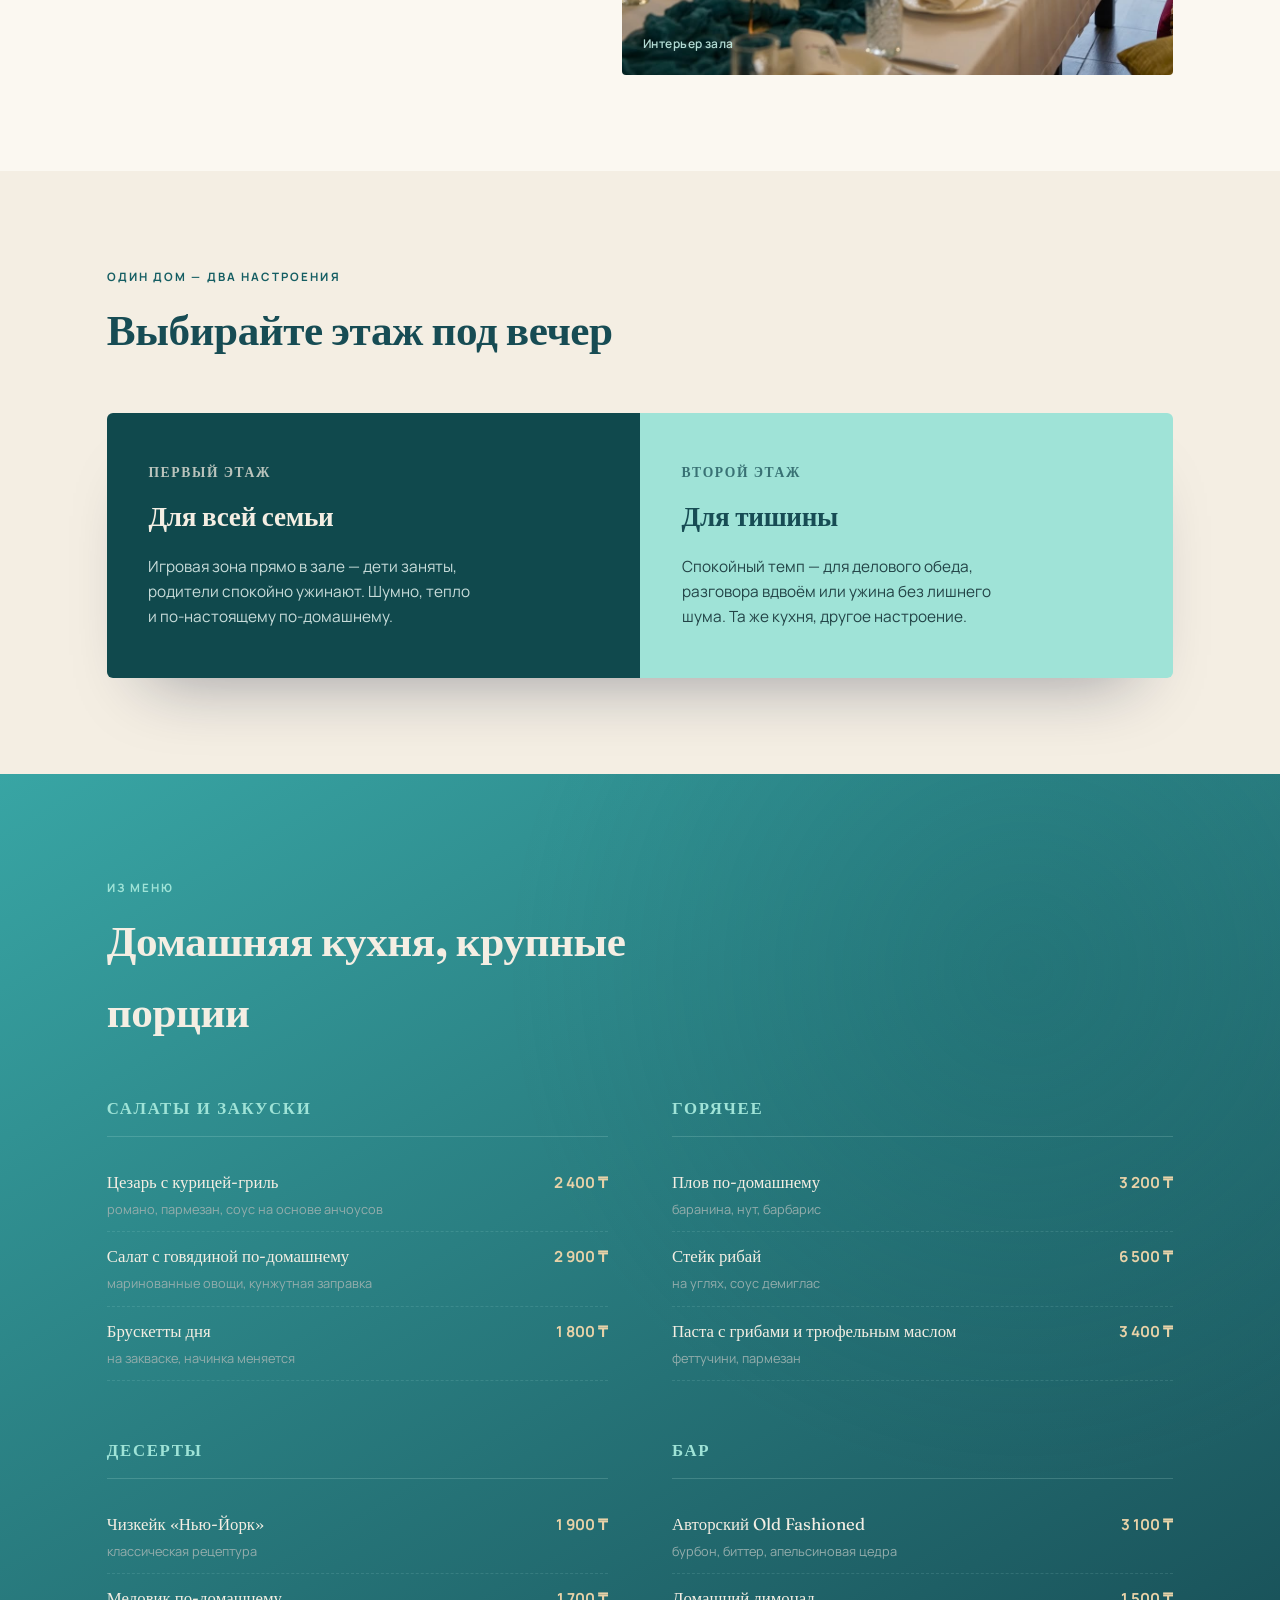
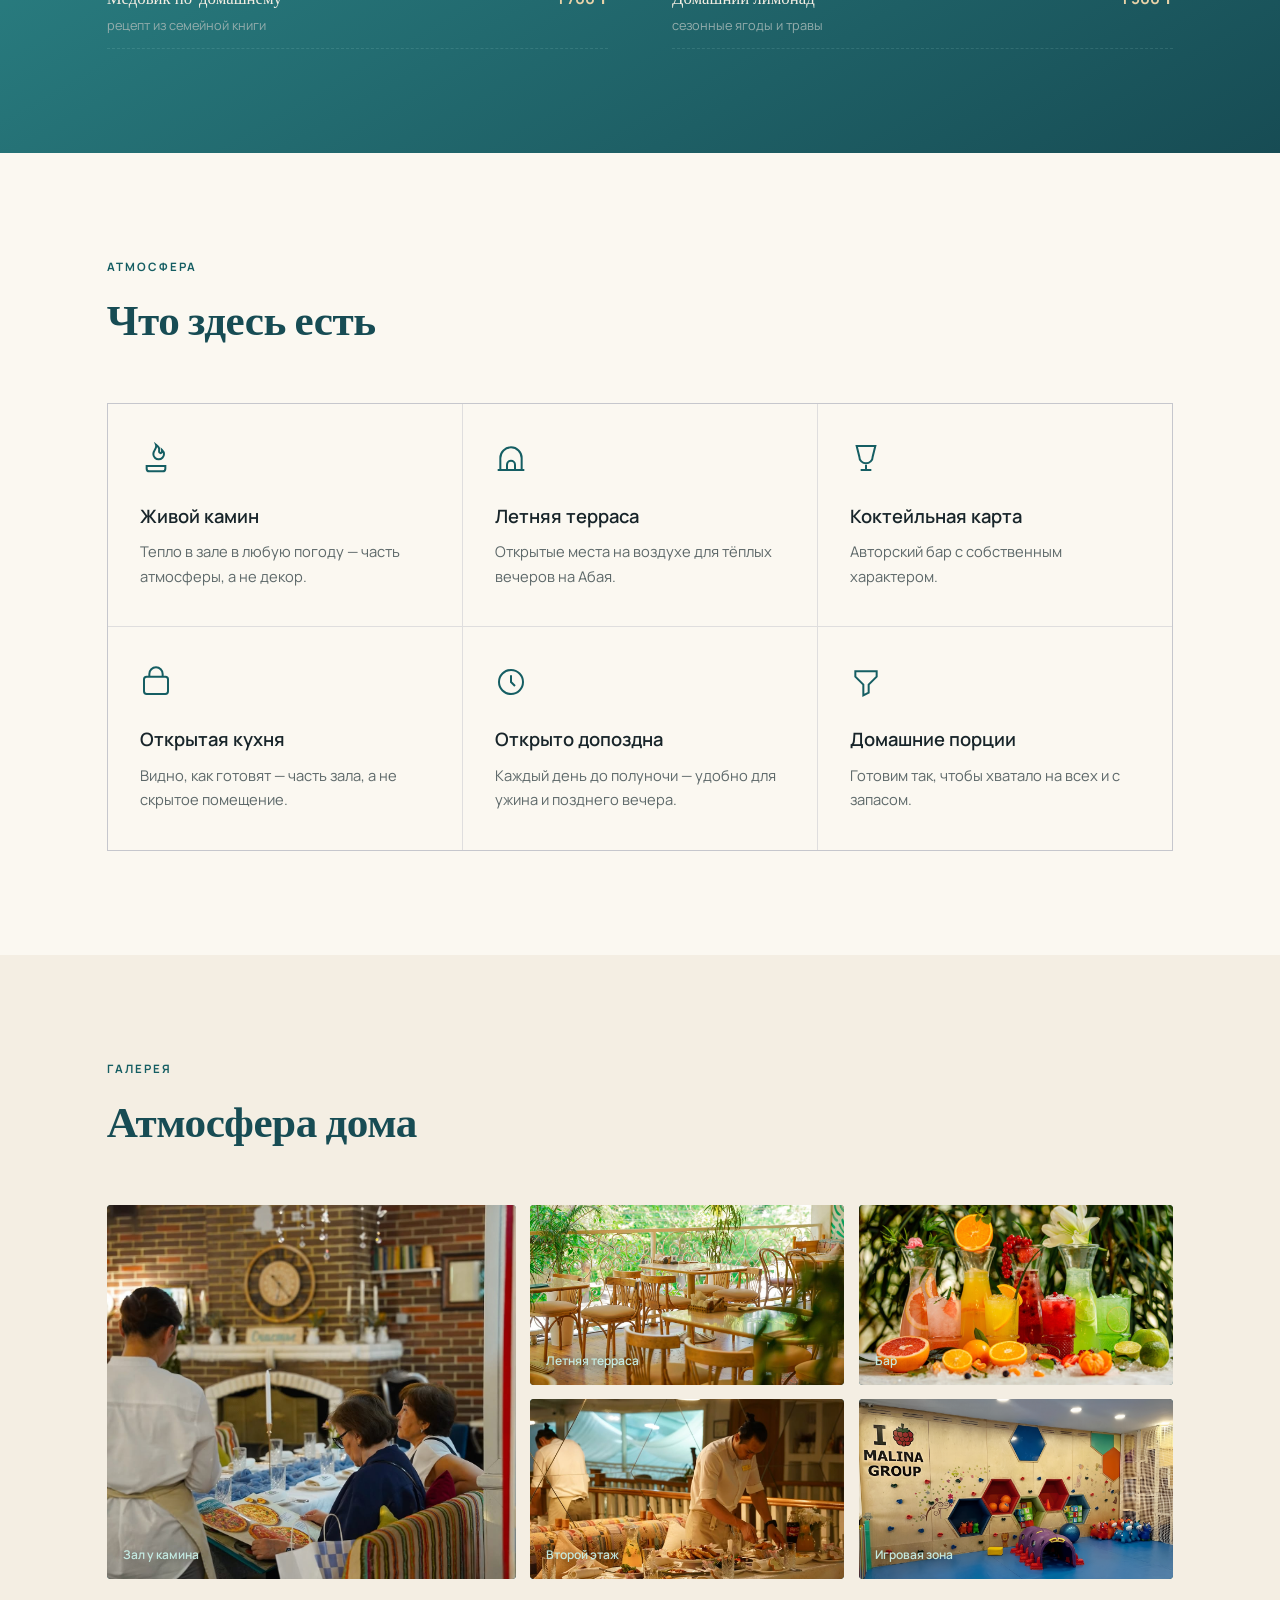
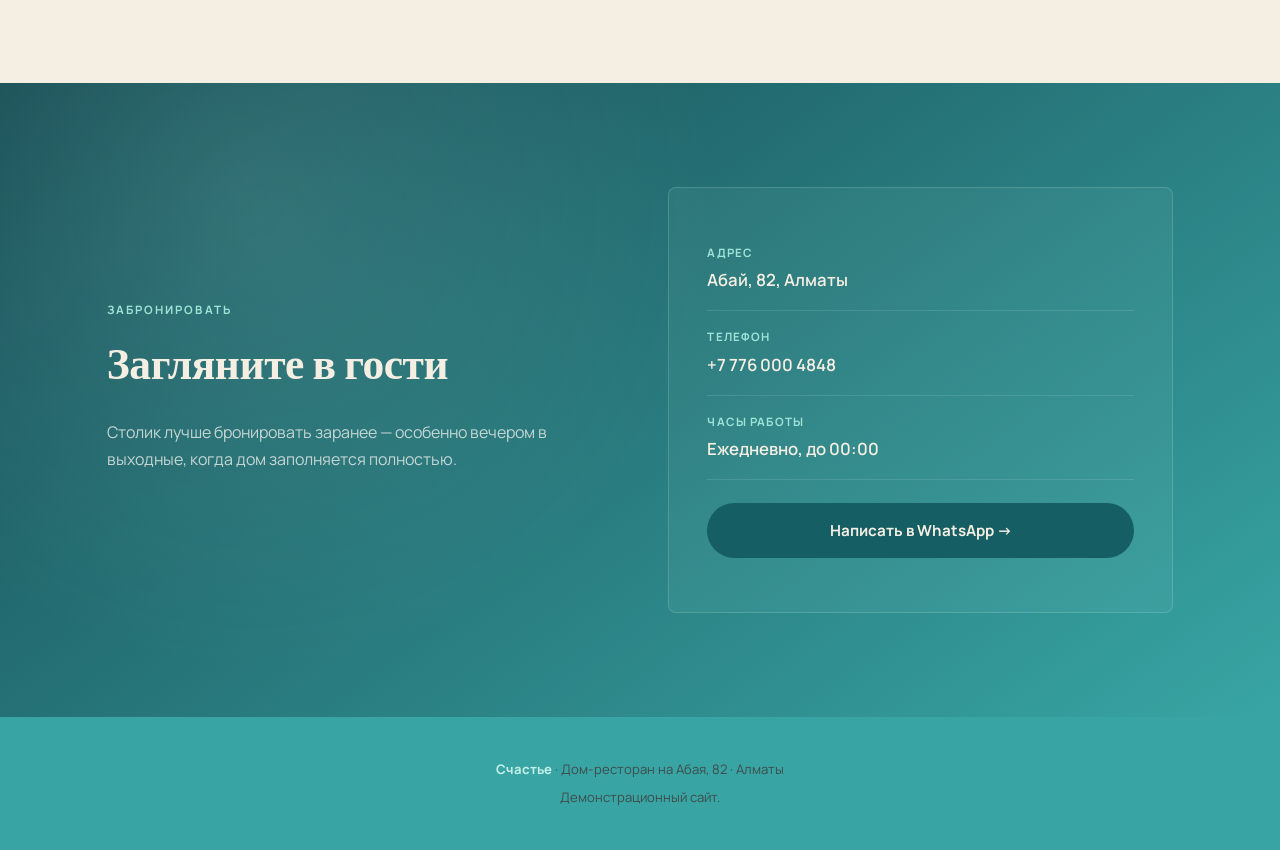
==== commit 58fecdf0: "Correct spelling of 'Проспект' in index.html" ====
--- a/index.html
+++ b/index.html
@@ -33,7 +33,7 @@
   
   <header class="hero">
     <div class="hero-inner">
-      <p class="eyebrow">ПроспекАбая, 82 · Алматы · Открыто до 00:00</p>
+      <p class="eyebrow">Проспект Абая, 82 · Алматы · Открыто до 00:00</p>
       <h1>Счастье</h1>
       <p class="dek">Дом-ресторан на два настроения — семейный и тихий, под одной крышей.</p>
       <p class="lead">Живой камин, открытая кухня и летняя терраса на проспекте Абая. Первый этаж — для семьи с детьми, второй — для спокойного разговора. Кухня и забота — одни на двоих.</p>
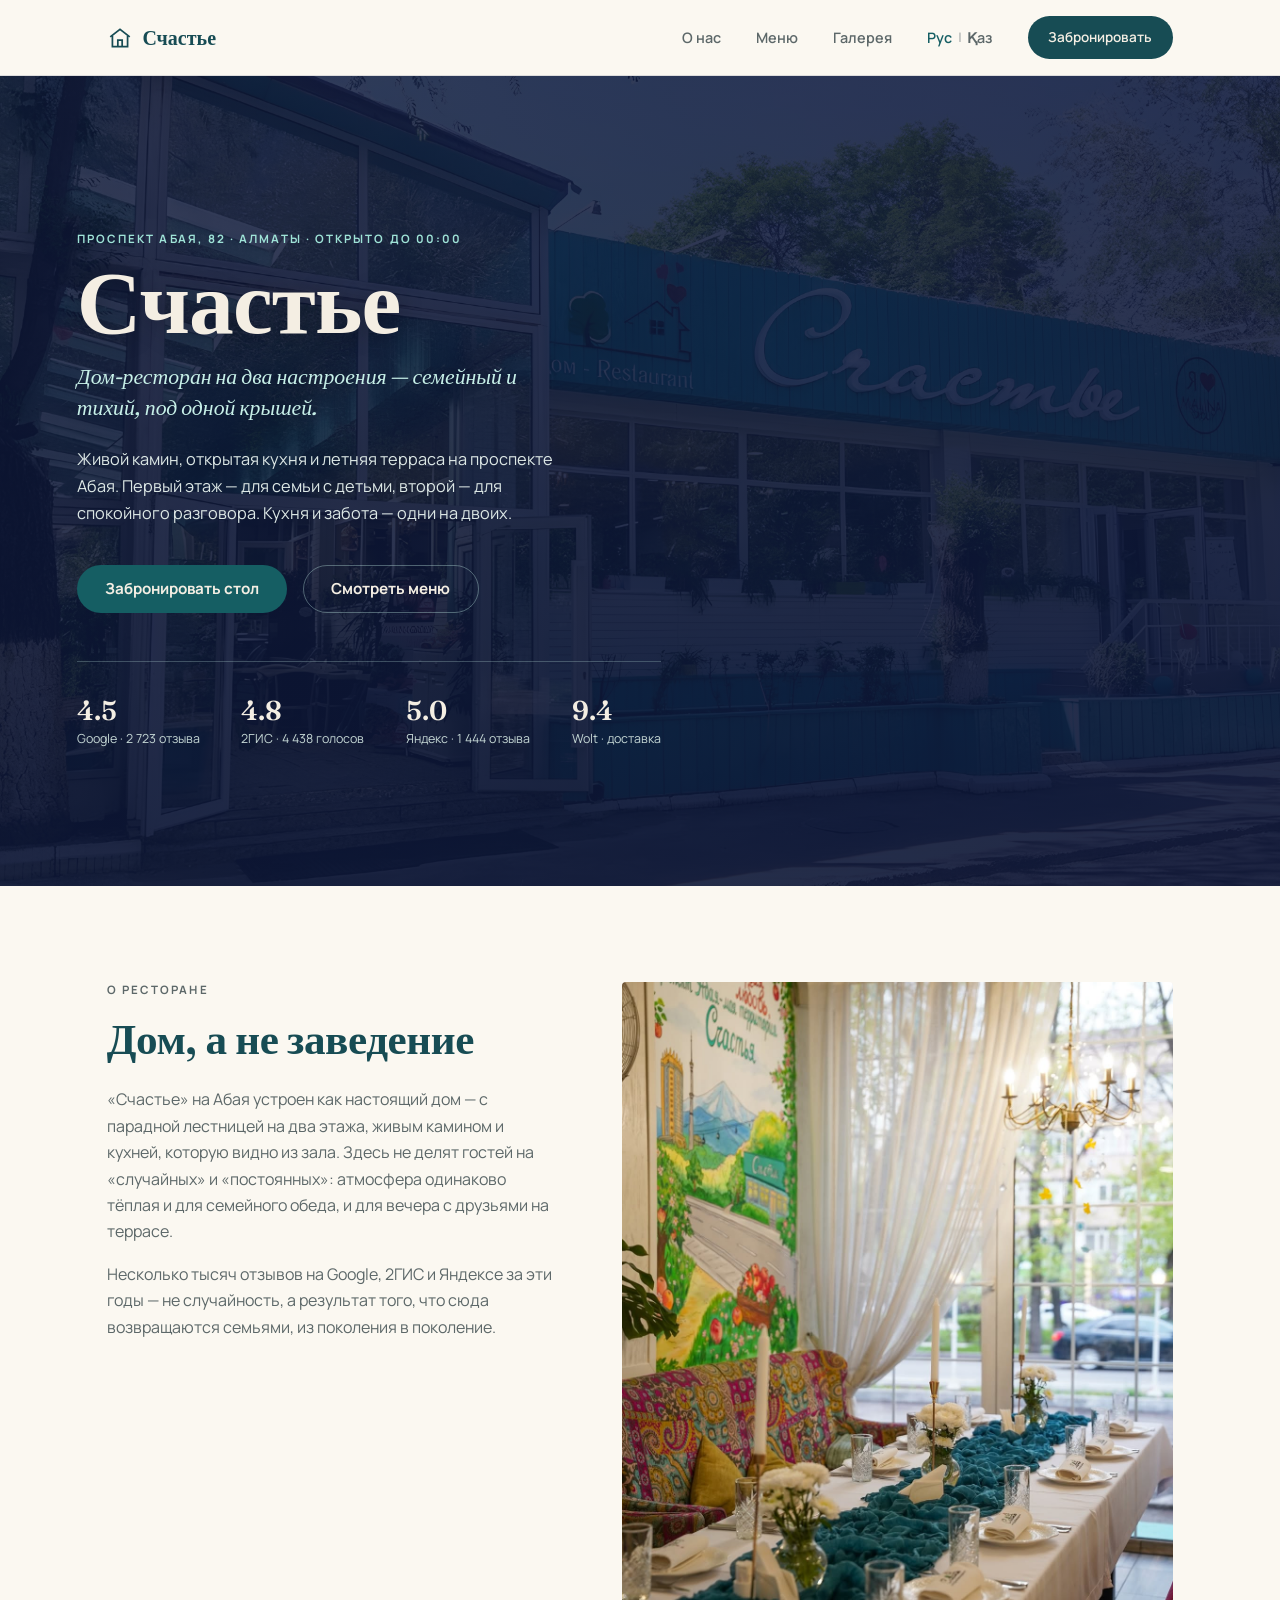
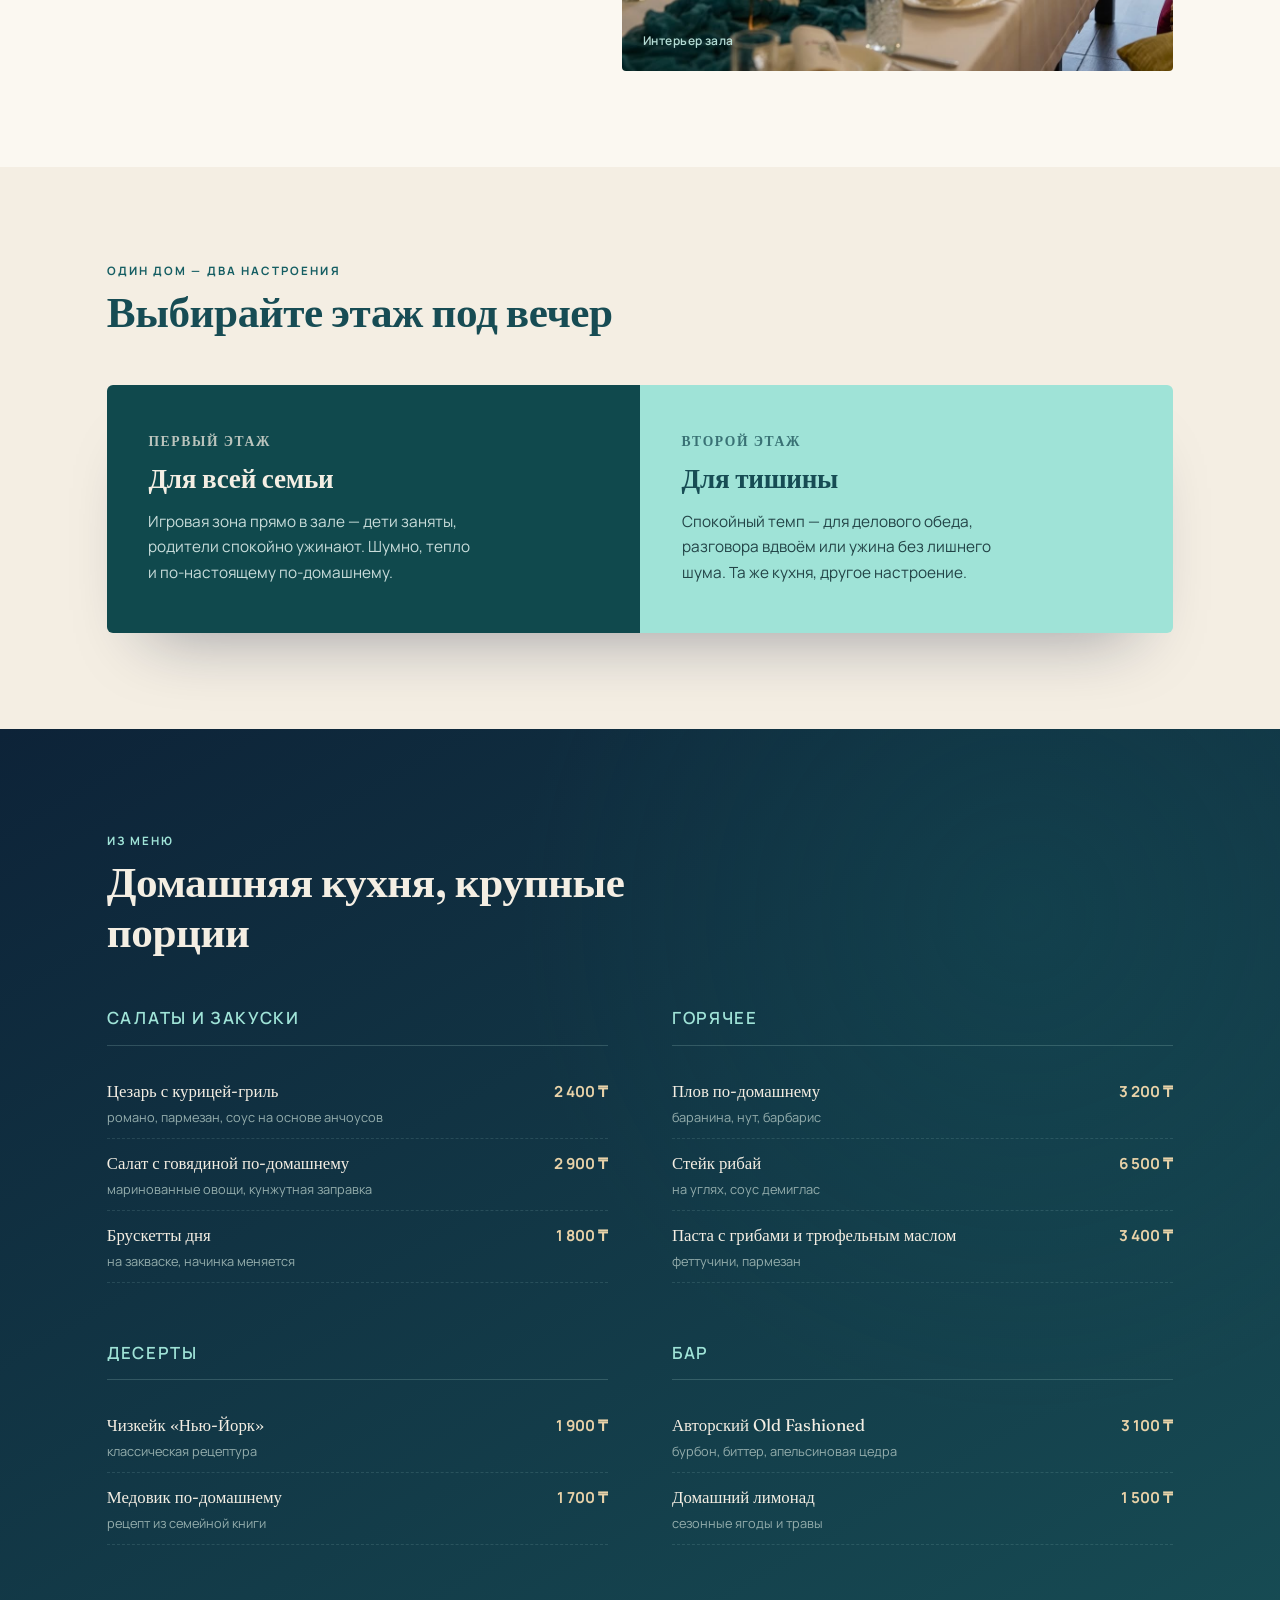
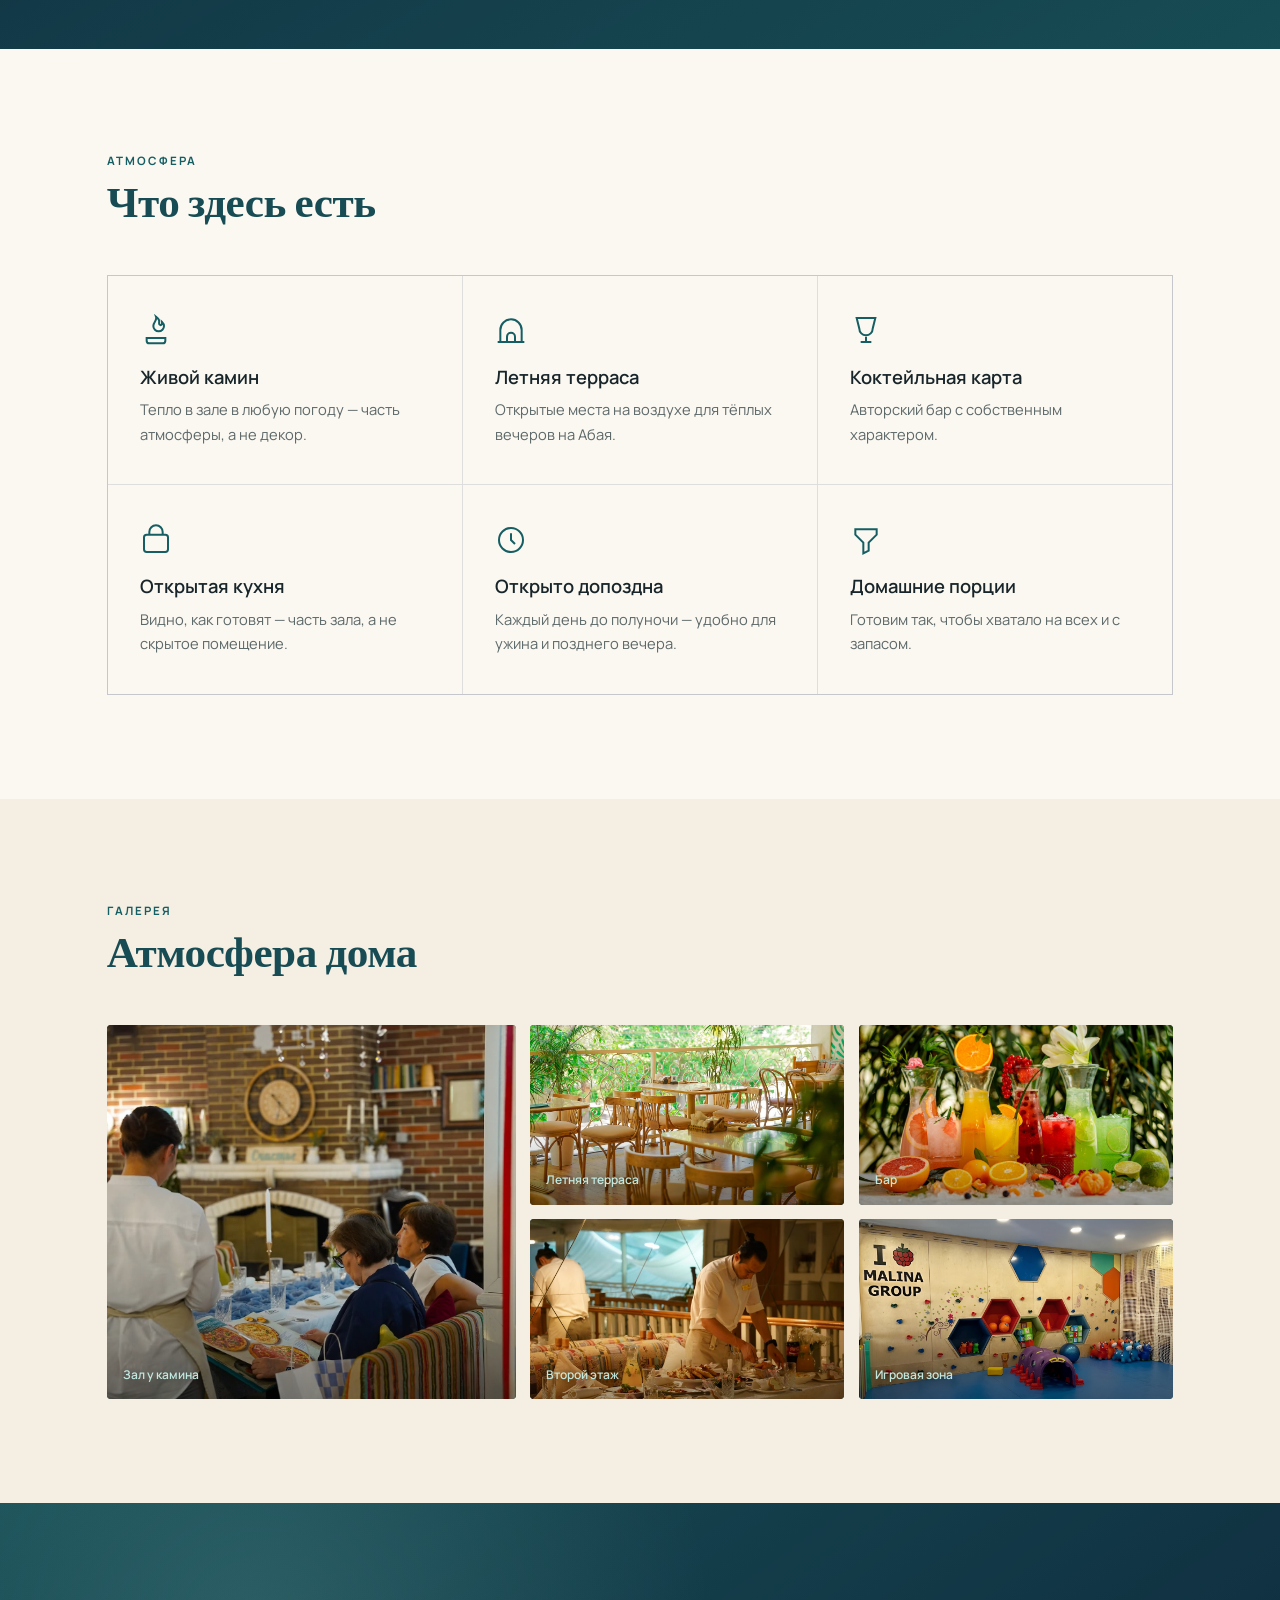
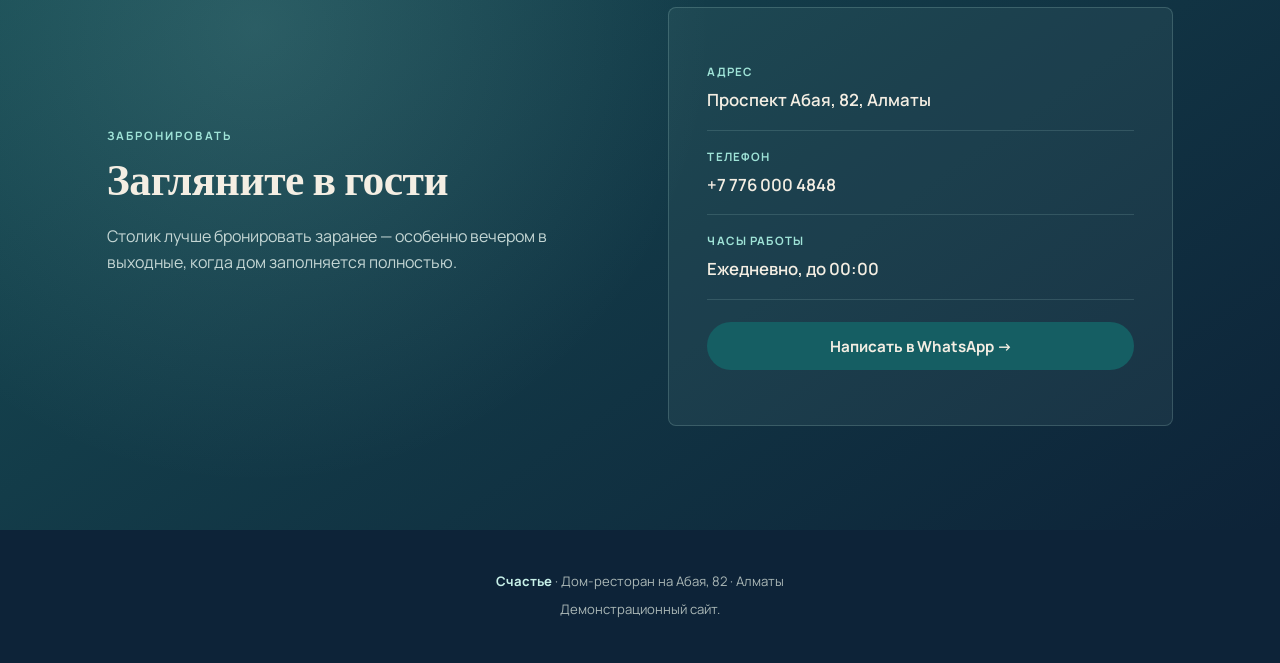
==== commit e7b2fbf8: "Update address text in contact card" ====
--- a/index.html
+++ b/index.html
@@ -206,7 +206,7 @@
       <div class="contact-card">
         <div class="c-row">
           <div class="label">Адрес</div>
-          <a class="value" href="https://www.google.com/maps/place/Abay+Ave+82,+Almaty" target="_blank" rel="noopener">Абай, 82, Алматы</a>
+          <a class="value" href="https://www.google.com/maps/place/Abay+Ave+82,+Almaty" target="_blank" rel="noopener">Проспект Абая, 82, Алматы</a>
         </div>
         <div class="c-row">
           <div class="label">Телефон</div>
--- a/style.css
+++ b/style.css
@@ -1,312 +1,262 @@
-@import url('https://fonts.googleapis.com/css2?family=Fraunces:ital,opsz,wght@0,9..144,400;0,9..144,500;0,9..144,600;0,9..144,700;1,9..144,500&family=Manrope:wght@400;500;600;700;800&display=swap');
-
-  :root{
-    --indigo:#174c54;
-    --indigo-deep:#38a5a4;
-
-    --petrol:#155E63;
-    --petrol-deep:#10494D;
-
-    --aqua:#9FE3D7;
-    --aqua-light:#C7F0E8;
-
-    --sand:#D8B982;
-    --sand-light:#E8D2A8;
-
-    --beige:#F4EEE3;
-    --paper:#FBF8F1;
-
-    --ink:#18252A;
-    --ink-soft:#5D6869;
-
-    --hairline:rgba(23,37,84,0.12);
-  }
-
-  *{ box-sizing:border-box; margin:0; padding:0; }
-  html{ scroll-behavior:smooth; }
-
-  body{
-    font-family:'Manrope', sans-serif;
-    color:var(--ink);
-    background:var(--paper);
-    line-height:1.65;
-    overflow-x:hidden;
-    font-size:16px;
-  }
-
-  h1,h2,h3{ font-family:'Fraunces', serif; letter-spacing:-0.01em; }
-  a{ color:inherit; }
-  img{ max-width:100%; display:block; }
-
-  .eyebrow{
-    font-size:0.72rem; letter-spacing:0.18em; text-transform:uppercase;
-    font-weight:700; color:var(--petrol);
-  }
-
-  .wrap{ max-width:1220px; margin:0 auto; padding:0 6vw; }
-
-  @media (prefers-reduced-motion: reduce){
-    html{ scroll-behavior:auto; }
-    *{ animation-duration:0.001ms !important; transition-duration:0.001ms !important; }
-  }
-
-  /* ---------- NAV ---------- */
-  .nav{
-    position:sticky; top:0; z-index:50;
-    background:rgba(251,248,241,0.90);
-    backdrop-filter:blur(12px);
-    border-bottom:1px solid var(--hairline);
-  }
-  .nav-inner{
-    max-width:1220px; margin:0 auto; padding:1.1rem 6vw;
-    display:flex; align-items:center; justify-content:space-between;
-  }
-  .nav-mark{
-    display:flex; align-items:center; gap:0.6rem;
-    font-family:'Fraunces', serif; font-weight:600; font-size:1.25rem;
-    color:var(--indigo); text-decoration:none;
-  }
-  .nav-mark svg{ width:26px; height:26px; }
-  .nav-links{ display:flex; align-items:center; gap:2.2rem; }
-  .nav-links a{ text-decoration:none; font-size:0.9rem; font-weight:600; color:var(--ink-soft); transition:color 0.2s ease; }
-  .nav-links a:hover{ color:var(--petrol); }
-  .nav-cta{
-    background:var(--indigo); color:var(--beige) !important;
-    padding:0.65rem 1.3rem; border-radius:100px; font-size:0.85rem !important;
-    transition:background 0.2s ease, transform 0.2s ease;
-  }
-  .nav-cta:hover{ background:var(--petrol); transform:translateY(-1px); }
-@media (max-width:820px){
-  .nav-links > a:not(.nav-cta){
-    display:none;
-  }
-
-  .nav-links .language-switch{
-    display:flex;
-  }
-}
-  /* ---------- HERO ---------- */
-  .hero{
-    background:
-      linear-gradient(160deg, rgba(13,23,56,0.82) 0%, rgba(13,23,56,0.92) 100%),
-      url('./hero.jpeg') center center / cover no-repeat;
-    background-color: var(--indigo-deep);
-
-    color:var(--beige);
-    padding:5.5rem 6vw 4.5rem;
-    position:relative;
-    min-height:90vh;
-    display:flex;
-    align-items:center;
-  }
-  .hero-inner{ max-width:1220px; margin:0 auto; width:100%; }
-  .hero .eyebrow{ color:var(--aqua); }
-  .hero h1{
-    font-size:clamp(3.2rem, 7vw, 5.6rem); line-height:0.98;
-    margin:0.6rem 0 1.1rem; color:var(--beige);
-    text-shadow: 0 2px 24px rgba(0,0,0,0.25);
-  }
-  .hero .dek{
-    font-family:'Fraunces', serif; font-style:italic; font-weight:500;
-    font-size:clamp(1.15rem, 1.7vw, 1.4rem); color:var(--aqua-light);
-    max-width:36ch; margin-bottom:1.4rem;
-  }
-  .hero p.lead{ max-width:50ch; color:#DCE7E5; font-size:1.02rem; margin-bottom:2.4rem; }
-
-  .hero-actions{ display:flex; gap:1rem; flex-wrap:wrap; margin-bottom:3rem; }
-  .btn{
-    display:inline-flex; align-items:center; gap:0.55rem; text-decoration:none;
-    font-weight:700; font-size:0.95rem; padding:0.95rem 1.7rem; border-radius:100px;
-    transition:transform 0.2s ease, background 0.2s ease, border-color 0.2s ease, color 0.2s ease;
-  }
-  .btn-primary{ background:var(--petrol); color:var(--beige); }
-  .btn-primary:hover{ background:#1B7378; transform:translateY(-2px); }
-  .btn-ghost{ border:1px solid rgba(199,240,232,0.35); color:var(--beige); }
-  .btn-ghost:hover{ border-color:var(--aqua); color:var(--aqua); }
-
-  .stat-row{
-    display:grid; grid-template-columns:repeat(4, auto); gap:2.6rem;
-    border-top:1px solid rgba(199,240,232,0.25); padding-top:2rem;
-  }
-  .stat .num{ font-family:'Fraunces', serif; font-size:1.7rem; color:var(--beige); font-weight:600; }
-  .stat .cap{ font-size:0.78rem; color:#C4D6D4; margin-top:0.2rem; }
-  @media (max-width:760px){ .stat-row{ grid-template-columns:repeat(2, auto); row-gap:1.6rem; } }
-
-  /* ---------- ABOUT ---------- */
-  .about{ padding:6rem 0; background:var(--paper); }
-  .about-grid{ display:grid; grid-template-columns:0.9fr 1.1fr; gap:4rem; align-items:start; }
-  .about h2{ font-size:clamp(2rem, 3.4vw, 2.7rem); color:var(--indigo); margin:0.6rem 0 1.4rem; }
-  .about p{ color:var(--ink-soft); max-width:52ch; margin-bottom:1rem; }
-.about-visual{
-  aspect-ratio:4/5;
-  border-radius:4px;
-  position:relative;
-  overflow:hidden;
-  background:var(--indigo);
-}
-
-.about-visual img{
-  width:100%;
-  height:100%;
-  display:block;
-  object-fit:cover;
-  object-position:center;
-}
-
-.about-visual::after{
-  content:"Интерьер зала";
-  position:absolute;
-  left:1.3rem;
-  bottom:1.3rem;
-  right:1.3rem;
-
-  color:var(--aqua-light);
-  font-size:0.75rem;
-  letter-spacing:0.04em;
-  font-weight:600;
-  opacity:0.9;
-
-  z-index:1;
-}  @media (max-width:820px){ .about-grid{ grid-template-columns:1fr; } .about-visual{ order:-1; aspect-ratio:16/9; } }
-
-  /* ---------- FLOORS ---------- */
-  .floors{ background:var(--beige); padding:6rem 0; }
-  .section-head{ max-width:60ch; margin-bottom:3rem; }
-  .section-head h2{ font-size:clamp(2rem, 3.4vw, 2.7rem); color:var(--indigo); margin-top:0.5rem; }
-
-  .floor-split{ display:grid; grid-template-columns:1fr 1fr; border-radius:6px; overflow:hidden; box-shadow:0 40px 70px -40px rgba(13,23,56,0.40); }
-  .floor-card{ padding:3rem 2.6rem; position:relative; }
-  .floor-card.f1{ background:var(--petrol-deep); color:var(--beige); }
-  .floor-card.f2{ background:var(--aqua); color:var(--indigo); }
-  .floor-number{ font-family:'Fraunces', serif; font-size:0.85rem; letter-spacing:0.12em; text-transform:uppercase; opacity:0.75; margin-bottom:0.7rem; font-weight:600; }
-  .floor-card h3{ font-size:1.7rem; margin-bottom:0.9rem; }
-  .floor-card p{ max-width:36ch; font-size:0.96rem; }
-  .floor-card.f1 p{ color:#C8DCDA; }
-  .floor-card.f2 p{ color:#234447; }
-  @media (max-width:760px){ .floor-split{ grid-template-columns:1fr; } }
-
-  /* ---------- MENU ---------- */
-  .menu{
-    background: radial-gradient(circle at 80% 20%, rgba(21,94,99,0.24), transparent 40%), linear-gradient(150deg, var(--indigo-deep), var(--indigo));
-    color:var(--beige); padding:6.5rem 0;
-  }
-  .menu .eyebrow{ color:var(--aqua); }
-  .menu .section-head h2{ color:var(--beige); }
-  .menu-note{ color:#9EB8B7; font-size:0.88rem; max-width:52ch; margin-top:-1.6rem; margin-bottom:3rem; }
-
-  .menu-columns{ display:grid; grid-template-columns:repeat(2, 1fr); gap:3.5rem 4rem; }
-  .menu-cat h3{ font-size:1.05rem; text-transform:uppercase; letter-spacing:0.1em; color:var(--aqua); font-weight:600; margin-bottom:1.3rem; border-bottom:1px solid rgba(199,240,232,0.18); padding-bottom:0.8rem; }
-  .menu-item{ display:flex; justify-content:space-between; align-items:baseline; gap:1rem; padding:0.7rem 0; border-bottom:1px dashed rgba(199,240,232,0.12); }
-  .menu-item .name{ font-family:'Fraunces', serif; font-size:1.05rem; }
-  .menu-item .desc{ display:block; font-family:'Manrope', sans-serif; font-size:0.8rem; color:#94ADAC; margin-top:0.15rem; }
-  .menu-item .price{ font-weight:700; white-space:nowrap; color:var(--sand-light); font-size:0.95rem; }
-  @media (max-width:760px){ .menu-columns{ grid-template-columns:1fr; } }
-
-  /* ---------- FEATURES ---------- */
-  .features{ background:var(--paper); padding:6.5rem 0; }
-  .features .section-head h2{ color:var(--indigo); }
-  .feature-grid{ display:grid; grid-template-columns:repeat(3, 1fr); gap:1px; background:var(--hairline); border:1px solid var(--hairline); }
-  .feature-card{ background:var(--paper); padding:2.4rem 2rem; transition:background 0.25s ease, transform 0.25s ease; }
-  .feature-card:hover{ background:#F2F8F5; transform:translateY(-2px); }
-  .feature-icon{ width:32px; height:32px; margin-bottom:1.2rem; color:var(--petrol); }
-  .feature-card h4{ font-size:1.15rem; font-weight:600; margin-bottom:0.5rem; color:var(--ink); }
-  .feature-card p{ font-size:0.92rem; color:var(--ink-soft); }
-  @media (max-width:900px){ .feature-grid{ grid-template-columns:repeat(2,1fr); } }
-  @media (max-width:600px){ .feature-grid{ grid-template-columns:1fr; } }
-
-  /* ---------- GALLERY ---------- */
-  .gallery{ background:var(--beige); padding:6.5rem 0; }
-  .gallery .section-head h2{ color:var(--indigo); }
-  .gallery-grid{ display:grid; grid-template-columns:1.3fr 1fr 1fr; grid-template-rows:auto auto; gap:0.9rem; }
-.g-tile{
-  position:relative;
-  border-radius:4px;
-  overflow:hidden;
-  min-height:180px;
-  background:var(--indigo);
-}
-
-.g-tile img{
-  width:100%;
-  height:100%;
-  display:block;
-
-  position:absolute;
-  inset:0;
-
-  object-fit:cover;
-  object-position:center;
-
-  z-index:0;
-}
-
-.g-tile span{
-  position:absolute;
-  left:1rem;
-  bottom:0.9rem;
-
-  color:var(--aqua-light);
-  font-size:0.75rem;
-  font-weight:600;
-
-  opacity:0.95;
-
-  z-index:2;
-
-  text-shadow:0 2px 10px rgba(0,0,0,0.55);
-}
-
-/* Большая плитка сохраняет EXACT grid position */
-.g-tile.a{
-  grid-row:span 2;
-}
-
-/* Остальные плитки сохраняют свои original positions */
-.g-tile.b{}
-.g-tile.c{}
-.g-tile.d{}
-.g-tile.e{}  @media (max-width:820px){ .gallery-grid{ grid-template-columns:1fr 1fr; } .g-tile.a{ grid-column:span 2; grid-row:auto; min-height:220px; } }
-
-  /* ---------- CONTACT ---------- */
-  .contact{ background:radial-gradient(circle at 20% 20%, rgba(159,227,215,0.16), transparent 40%), linear-gradient(145deg, var(--indigo), var(--indigo-deep)); color:var(--beige); padding:6.5rem 0; }
-  .contact-grid{ display:grid; grid-template-columns:1fr 1fr; gap:3.5rem; align-items:center; }
-  .contact .eyebrow{ color:var(--aqua); }
-  .contact h2{ font-size:clamp(2rem, 3.4vw, 2.8rem); margin:0.6rem 0 1.2rem; color:var(--beige); }
-  .contact p.lead{ color:#C4D6D4; max-width:44ch; margin-bottom:1.8rem; }
-
-  .contact-card{ background:rgba(199,240,232,0.06); border:1px solid rgba(199,240,232,0.18); border-radius:8px; padding:2.4rem; }
-  .c-row{ padding:1rem 0; border-bottom:1px solid rgba(199,240,232,0.14); }
-  .c-row:last-of-type{ border-bottom:none; }
-  .c-row .label{ font-size:0.72rem; letter-spacing:0.1em; text-transform:uppercase; color:var(--aqua); font-weight:700; margin-bottom:0.3rem; }
-  .c-row .value{ font-size:1.05rem; font-weight:600; text-decoration:none; color:var(--beige); }
-  .c-row .value:hover{ color:var(--aqua); }
-  @media (max-width:820px){ .contact-grid{ grid-template-columns:1fr; } }
-
-  /* ---------- FOOTER ---------- */
-  footer{ background:var(--indigo-deep); color:#404c4c; text-align:center; padding:2.6rem 6vw; font-size:0.82rem; }
-  footer strong{ color:var(--aqua-light); }
-
-
-/* LANG SWITCH */
+@import url("https://fonts.googleapis.com/css2?family=Fraunces:opsz,wght@9..144,400;9..144,500;9..144,600;9..144,700&family=Manrope:wght@400;500;600;700;800&display=swap");
+
+/* =========================================================
+   ROOT VARIABLES
+   ========================================================= */
+
+:root {
+  --indigo: #174c54;
+  --indigo-deep: #0d2338;
+
+  --petrol: #155e63;
+  --petrol-deep: #10494d;
+
+  --aqua: #9fe3d7;
+  --aqua-light: #c7f0e8;
+
+  --sand: #d8b982;
+  --sand-light: #e8d2a8;
+
+  --beige: #f4eee3;
+  --paper: #fbf8f1;
+
+  --ink: #18252a;
+  --ink-soft: #5d6869;
+
+  --hairline: rgba(23, 37, 84, 0.12);
+
+  --radius-sm: 4px;
+  --radius-md: 8px;
+  --radius-pill: 999px;
+
+  --container: 1220px;
+
+  --transition-fast: 0.2s ease;
+  --transition-normal: 0.25s ease;
+}
+
+/* =========================================================
+   RESET
+   ========================================================= */
+
+*,
+*::before,
+*::after {
+  box-sizing: border-box;
+  margin: 0;
+  padding: 0;
+}
+
+html {
+  scroll-behavior: smooth;
+  scroll-padding-top: 80px;
+}
+
+body {
+  width: 100%;
+  min-width: 320px;
+  max-width: 100%;
+  overflow-x: hidden;
+
+  font-family: "Manrope", sans-serif;
+  font-size: 16px;
+  line-height: 1.65;
+  color: var(--ink);
+  background: var(--paper);
+
+  -webkit-font-smoothing: antialiased;
+  text-rendering: optimizeLegibility;
+}
+
+img,
+svg {
+  display: block;
+  max-width: 100%;
+}
+
+img {
+  height: auto;
+}
+
+button,
+input,
+textarea,
+select {
+  font: inherit;
+}
+
+button {
+  cursor: pointer;
+}
+
+a {
+  color: inherit;
+}
+
+h1,
+h2,
+h3 {
+  font-family: "Fraunces", serif;
+  font-weight: 600;
+  letter-spacing: -0.01em;
+}
+
+/* =========================================================
+   ACCESSIBILITY
+   ========================================================= */
+
+:focus-visible {
+  outline: 3px solid var(--aqua);
+  outline-offset: 3px;
+}
+
+@media (prefers-reduced-motion: reduce) {
+  html {
+    scroll-behavior: auto;
+  }
+
+  *,
+  *::before,
+  *::after {
+    animation-duration: 0.001ms !important;
+    animation-iteration-count: 1 !important;
+    transition-duration: 0.001ms !important;
+    scroll-behavior: auto !important;
+  }
+}
+
+/* =========================================================
+   SHARED LAYOUT
+   ========================================================= */
+
+.wrap {
+  width: 100%;
+  max-width: var(--container);
+  margin-inline: auto;
+  padding-inline: 6vw;
+}
+
+.eyebrow {
+  color: var(--petrol);
+  font-size: 0.72rem;
+  font-weight: 700;
+  letter-spacing: 0.18em;
+  line-height: 1.4;
+  text-transform: uppercase;
+}
+
+/* =========================================================
+   NAVIGATION
+   ========================================================= */
+
+.nav {
+  position: sticky;
+  top: 0;
+  z-index: 50;
+
+  background: rgba(251, 248, 241, 0.92);
+  border-bottom: 1px solid var(--hairline);
+
+  backdrop-filter: blur(12px);
+  -webkit-backdrop-filter: blur(12px);
+}
+
+.nav-inner {
+  display: flex;
+  align-items: center;
+  justify-content: space-between;
+
+  width: 100%;
+  max-width: var(--container);
+  min-height: 72px;
+
+  margin-inline: auto;
+  padding: 1rem 6vw;
+}
+
+.nav-mark {
+  display: inline-flex;
+  align-items: center;
+  gap: 0.6rem;
+
+  flex-shrink: 0;
+
+  color: var(--indigo);
+  font-family: "Fraunces", serif;
+  font-size: 1.25rem;
+  font-weight: 600;
+  text-decoration: none;
+}
+
+.nav-mark svg {
+  width: 26px;
+  height: 26px;
+  flex-shrink: 0;
+}
+
+.nav-links {
+  display: flex;
+  align-items: center;
+  gap: 2.2rem;
+}
+
+.nav-links a {
+  color: var(--ink-soft);
+  font-size: 0.9rem;
+  font-weight: 600;
+  text-decoration: none;
+
+  transition: color var(--transition-fast);
+}
+
+.nav-links a:hover {
+  color: var(--petrol);
+}
+
+.nav-cta {
+  padding: 0.65rem 1.3rem;
+
+  border-radius: var(--radius-pill);
+
+  background: var(--indigo);
+  color: var(--beige) !important;
+
+  font-size: 0.85rem !important;
+
+  transition:
+    background var(--transition-fast),
+    transform var(--transition-fast);
+}
+
+.nav-cta:hover {
+  background: var(--petrol);
+  transform: translateY(-1px);
+}
+
+/* =========================================================
+   LANGUAGE SWITCH
+   ========================================================= */
+
 .language-switch {
   display: flex;
   align-items: center;
   gap: 0.35rem;
+
+  flex-shrink: 0;
+
   font-size: 0.82rem;
   font-weight: 700;
   white-space: nowrap;
 }
 
 .language-switch a {
+  color: var(--ink-soft);
   text-decoration: none;
-  color: var(--ink-soft);
-  transition: color 0.2s ease;
-}
-
-.language-switch a:hover {
-  color: var(--petrol);
-}
-
+
+  transition: color var(--transition-fast);
+}
+
+.language-switch a:hover,
 .language-switch a.active {
   color: var(--petrol);
 }
@@ -315,3 +265,918 @@
   color: var(--ink-soft);
   opacity: 0.4;
 }
+
+/* =========================================================
+   HERO
+   ========================================================= */
+
+.hero {
+  position: relative;
+
+  display: flex;
+  align-items: center;
+
+  min-height: 90vh;
+  padding: 5.5rem 6vw 4.5rem;
+
+  background:
+    linear-gradient(
+      160deg,
+      rgba(13, 23, 56, 0.82) 0%,
+      rgba(13, 23, 56, 0.92) 100%
+    ),
+    url("./hero.jpeg") center center / cover no-repeat;
+
+  background-color: var(--indigo-deep);
+
+  color: var(--beige);
+}
+
+.hero-inner {
+  width: 100%;
+  max-width: var(--container);
+  margin-inline: auto;
+}
+
+.hero .eyebrow {
+  color: var(--aqua);
+}
+
+.hero h1 {
+  max-width: 12ch;
+
+  margin: 0.6rem 0 1.1rem;
+
+  color: var(--beige);
+
+  font-size: clamp(3.2rem, 7vw, 5.6rem);
+  line-height: 0.98;
+
+  text-shadow: 0 2px 24px rgba(0, 0, 0, 0.25);
+}
+
+.hero .dek {
+  max-width: 36ch;
+  margin-bottom: 1.4rem;
+
+  color: var(--aqua-light);
+
+  font-family: "Fraunces", serif;
+  font-size: clamp(1.15rem, 1.7vw, 1.4rem);
+  font-style: italic;
+  font-weight: 500;
+  line-height: 1.4;
+}
+
+.hero p.lead {
+  max-width: 50ch;
+  margin-bottom: 2.4rem;
+
+  color: #dce7e5;
+  font-size: 1.02rem;
+}
+
+/* =========================================================
+   BUTTONS
+   ========================================================= */
+
+.hero-actions {
+  display: flex;
+  flex-wrap: wrap;
+  gap: 1rem;
+
+  margin-bottom: 3rem;
+}
+
+.btn {
+  display: inline-flex;
+  align-items: center;
+  justify-content: center;
+  gap: 0.55rem;
+
+  min-height: 48px;
+  padding: 0.95rem 1.7rem;
+
+  border: 1px solid transparent;
+  border-radius: var(--radius-pill);
+
+  font-size: 0.95rem;
+  font-weight: 700;
+  line-height: 1;
+  text-decoration: none;
+
+  transition:
+    transform var(--transition-fast),
+    background var(--transition-fast),
+    border-color var(--transition-fast),
+    color var(--transition-fast);
+}
+
+.btn-primary {
+  background: var(--petrol);
+  color: var(--beige);
+}
+
+.btn-primary:hover {
+  background: #1b7378;
+  transform: translateY(-2px);
+}
+
+.btn-ghost {
+  border-color: rgba(199, 240, 232, 0.35);
+  color: var(--beige);
+}
+
+.btn-ghost:hover {
+  border-color: var(--aqua);
+  color: var(--aqua);
+}
+
+/* =========================================================
+   HERO STATS
+   ========================================================= */
+
+.stat-row {
+  display: grid;
+  grid-template-columns: repeat(4, minmax(0, auto));
+  gap: 2.6rem;
+
+  width: fit-content;
+
+  padding-top: 2rem;
+
+  border-top: 1px solid rgba(199, 240, 232, 0.25);
+}
+
+.stat .num {
+  color: var(--beige);
+
+  font-family: "Fraunces", serif;
+  font-size: 1.7rem;
+  font-weight: 600;
+  line-height: 1.2;
+}
+
+.stat .cap {
+  margin-top: 0.2rem;
+
+  color: #c4d6d4;
+  font-size: 0.78rem;
+  line-height: 1.4;
+}
+
+/* =========================================================
+   ABOUT
+   ========================================================= */
+
+.about {
+  padding: 6rem 0;
+  background: var(--paper);
+}
+
+.about-grid {
+  display: grid;
+  grid-template-columns: 0.9fr 1.1fr;
+  gap: 4rem;
+  align-items: start;
+}
+
+.about h2 {
+  margin: 0.6rem 0 1.4rem;
+
+  color: var(--indigo);
+
+  font-size: clamp(2rem, 3.4vw, 2.7rem);
+  line-height: 1.15;
+}
+
+.about p {
+  max-width: 52ch;
+  margin-bottom: 1rem;
+
+  color: var(--ink-soft);
+}
+
+.about-visual {
+  position: relative;
+
+  overflow: hidden;
+
+  aspect-ratio: 4 / 5;
+
+  border-radius: var(--radius-sm);
+
+  background: var(--indigo);
+}
+
+.about-visual img {
+  width: 100%;
+  height: 100%;
+
+  object-fit: cover;
+  object-position: center;
+}
+
+.about-visual::after {
+  content: "Интерьер зала";
+
+  position: absolute;
+  right: 1.3rem;
+  bottom: 1.3rem;
+  left: 1.3rem;
+  z-index: 1;
+
+  color: var(--aqua-light);
+
+  font-size: 0.75rem;
+  font-weight: 600;
+  letter-spacing: 0.04em;
+
+  opacity: 0.9;
+
+  pointer-events: none;
+}
+
+/* =========================================================
+   FLOORS
+   ========================================================= */
+
+.floors {
+  padding: 6rem 0;
+  background: var(--beige);
+}
+
+.section-head {
+  max-width: 60ch;
+  margin-bottom: 3rem;
+}
+
+.section-head h2 {
+  margin-top: 0.5rem;
+
+  color: var(--indigo);
+
+  font-size: clamp(2rem, 3.4vw, 2.7rem);
+  line-height: 1.15;
+}
+
+.floor-split {
+  display: grid;
+  grid-template-columns: repeat(2, minmax(0, 1fr));
+
+  overflow: hidden;
+
+  border-radius: 6px;
+
+  box-shadow: 0 40px 70px -40px rgba(13, 23, 56, 0.4);
+}
+
+.floor-card {
+  position: relative;
+
+  padding: 3rem 2.6rem;
+}
+
+.floor-card.f1 {
+  background: var(--petrol-deep);
+  color: var(--beige);
+}
+
+.floor-card.f2 {
+  background: var(--aqua);
+  color: var(--indigo);
+}
+
+.floor-number {
+  margin-bottom: 0.7rem;
+
+  font-family: "Fraunces", serif;
+  font-size: 0.85rem;
+  font-weight: 600;
+  letter-spacing: 0.12em;
+  line-height: 1.3;
+  text-transform: uppercase;
+
+  opacity: 0.75;
+}
+
+.floor-card h3 {
+  margin-bottom: 0.9rem;
+
+  font-size: 1.7rem;
+  line-height: 1.2;
+}
+
+.floor-card p {
+  max-width: 36ch;
+  font-size: 0.96rem;
+}
+
+.floor-card.f1 p {
+  color: #c8dcda;
+}
+
+.floor-card.f2 p {
+  color: #234447;
+}
+
+/* =========================================================
+   MENU
+   ========================================================= */
+
+.menu {
+  padding: 6.5rem 0;
+
+  background:
+    radial-gradient(
+      circle at 80% 20%,
+      rgba(21, 94, 99, 0.24),
+      transparent 40%
+    ),
+    linear-gradient(
+      150deg,
+      var(--indigo-deep),
+      var(--indigo)
+    );
+
+  color: var(--beige);
+}
+
+.menu .eyebrow {
+  color: var(--aqua);
+}
+
+.menu .section-head h2 {
+  color: var(--beige);
+}
+
+.menu-note {
+  max-width: 52ch;
+
+  margin-top: -1.6rem;
+  margin-bottom: 3rem;
+
+  color: #9eb8b7;
+  font-size: 0.88rem;
+}
+
+.menu-columns {
+  display: grid;
+  grid-template-columns: repeat(2, minmax(0, 1fr));
+  gap: 3.5rem 4rem;
+}
+
+.menu-cat h3 {
+  margin-bottom: 1.3rem;
+  padding-bottom: 0.8rem;
+
+  border-bottom: 1px solid rgba(199, 240, 232, 0.18);
+
+  color: var(--aqua);
+
+  font-family: "Manrope", sans-serif;
+  font-size: 1.05rem;
+  font-weight: 600;
+  letter-spacing: 0.1em;
+  text-transform: uppercase;
+}
+
+.menu-item {
+  display: flex;
+  align-items: baseline;
+  justify-content: space-between;
+  gap: 1rem;
+
+  padding: 0.7rem 0;
+
+  border-bottom: 1px dashed rgba(199, 240, 232, 0.12);
+}
+
+.menu-item .name {
+  font-family: "Fraunces", serif;
+  font-size: 1.05rem;
+}
+
+.menu-item .desc {
+  display: block;
+
+  margin-top: 0.15rem;
+
+  color: #94adac;
+
+  font-family: "Manrope", sans-serif;
+  font-size: 0.8rem;
+  line-height: 1.45;
+}
+
+.menu-item .price {
+  flex-shrink: 0;
+
+  color: var(--sand-light);
+
+  font-size: 0.95rem;
+  font-weight: 700;
+  white-space: nowrap;
+}
+
+/* =========================================================
+   FEATURES
+   ========================================================= */
+
+.features {
+  padding: 6.5rem 0;
+  background: var(--paper);
+}
+
+.features .section-head h2 {
+  color: var(--indigo);
+}
+
+.feature-grid {
+  display: grid;
+  grid-template-columns: repeat(3, minmax(0, 1fr));
+  gap: 1px;
+
+  overflow: hidden;
+
+  border: 1px solid var(--hairline);
+
+  background: var(--hairline);
+}
+
+.feature-card {
+  padding: 2.4rem 2rem;
+
+  background: var(--paper);
+
+  transition:
+    background var(--transition-normal),
+    transform var(--transition-normal);
+}
+
+.feature-card:hover {
+  background: #f2f8f5;
+  transform: translateY(-2px);
+}
+
+.feature-icon {
+  width: 32px;
+  height: 32px;
+
+  margin-bottom: 1.2rem;
+
+  color: var(--petrol);
+}
+
+.feature-card h4 {
+  margin-bottom: 0.5rem;
+
+  color: var(--ink);
+
+  font-size: 1.15rem;
+  font-weight: 600;
+  line-height: 1.3;
+}
+
+.feature-card p {
+  color: var(--ink-soft);
+  font-size: 0.92rem;
+}
+
+/* =========================================================
+   GALLERY
+   ========================================================= */
+
+.gallery {
+  padding: 6.5rem 0;
+  background: var(--beige);
+}
+
+.gallery .section-head h2 {
+  color: var(--indigo);
+}
+
+.gallery-grid {
+  display: grid;
+  grid-template-columns: 1.3fr 1fr 1fr;
+  grid-template-rows: auto auto;
+  gap: 0.9rem;
+}
+
+.g-tile {
+  position: relative;
+
+  min-height: 180px;
+
+  overflow: hidden;
+
+  border-radius: var(--radius-sm);
+
+  background: var(--indigo);
+}
+
+.g-tile::after {
+  content: "";
+
+  position: absolute;
+  inset: 0;
+  z-index: 1;
+
+  background: linear-gradient(
+    to top,
+    rgba(0, 0, 0, 0.35),
+    transparent 45%
+  );
+
+  pointer-events: none;
+}
+
+.g-tile img {
+  position: absolute;
+  inset: 0;
+  z-index: 0;
+
+  width: 100%;
+  height: 100%;
+
+  object-fit: cover;
+  object-position: center;
+
+  transition: transform 0.5s ease;
+}
+
+.g-tile:hover img {
+  transform: scale(1.03);
+}
+
+.g-tile span {
+  position: absolute;
+  left: 1rem;
+  bottom: 0.9rem;
+  z-index: 2;
+
+  color: var(--aqua-light);
+
+  font-size: 0.75rem;
+  font-weight: 600;
+
+  opacity: 0.95;
+
+  text-shadow: 0 2px 10px rgba(0, 0, 0, 0.55);
+}
+
+.g-tile.a {
+  grid-row: span 2;
+}
+
+/* =========================================================
+   CONTACT
+   ========================================================= */
+
+.contact {
+  padding: 6.5rem 0;
+
+  background:
+    radial-gradient(
+      circle at 20% 20%,
+      rgba(159, 227, 215, 0.16),
+      transparent 40%
+    ),
+    linear-gradient(
+      145deg,
+      var(--indigo),
+      var(--indigo-deep)
+    );
+
+  color: var(--beige);
+}
+
+.contact-grid {
+  display: grid;
+  grid-template-columns: repeat(2, minmax(0, 1fr));
+  gap: 3.5rem;
+  align-items: center;
+}
+
+.contact .eyebrow {
+  color: var(--aqua);
+}
+
+.contact h2 {
+  margin: 0.6rem 0 1.2rem;
+
+  color: var(--beige);
+
+  font-size: clamp(2rem, 3.4vw, 2.8rem);
+  line-height: 1.15;
+}
+
+.contact p.lead {
+  max-width: 44ch;
+  margin-bottom: 1.8rem;
+
+  color: #c4d6d4;
+}
+
+.contact-card {
+  padding: 2.4rem;
+
+  border: 1px solid rgba(199, 240, 232, 0.18);
+  border-radius: var(--radius-md);
+
+  background: rgba(199, 240, 232, 0.06);
+}
+
+.c-row {
+  padding: 1rem 0;
+
+  border-bottom: 1px solid rgba(199, 240, 232, 0.14);
+}
+
+.c-row:last-of-type {
+  border-bottom: none;
+}
+
+.c-row .label {
+  margin-bottom: 0.3rem;
+
+  color: var(--aqua);
+
+  font-size: 0.72rem;
+  font-weight: 700;
+  letter-spacing: 0.1em;
+  text-transform: uppercase;
+}
+
+.c-row .value {
+  color: var(--beige);
+
+  font-size: 1.05rem;
+  font-weight: 600;
+  text-decoration: none;
+
+  transition: color var(--transition-fast);
+}
+
+.c-row .value:hover {
+  color: var(--aqua);
+}
+
+/* =========================================================
+   FOOTER
+   ========================================================= */
+
+footer {
+  padding: 2.6rem 6vw;
+
+  background: var(--indigo-deep);
+
+  color: #aab7b6;
+
+  font-size: 0.82rem;
+  text-align: center;
+}
+
+footer strong {
+  color: var(--aqua-light);
+}
+
+/* =========================================================
+   RESPONSIVE — TABLET
+   ========================================================= */
+
+@media (max-width: 900px) {
+  .feature-grid {
+    grid-template-columns: repeat(2, minmax(0, 1fr));
+  }
+
+  .about-grid {
+    gap: 3rem;
+  }
+
+  .contact-grid {
+    gap: 2.5rem;
+  }
+}
+
+/* =========================================================
+   RESPONSIVE — 820px
+   ========================================================= */
+
+@media (max-width: 820px) {
+  .nav-inner {
+    max-width: 100%;
+    min-height: 64px;
+    padding: 1rem 5vw;
+  }
+
+  .nav-mark {
+    min-width: 0;
+    margin-right: 0;
+  }
+
+  .nav-links {
+    flex-shrink: 1;
+    min-width: 0;
+    margin-left: auto;
+    padding-left: 0;
+  }
+
+  .nav-links > a:not(.nav-cta) {
+    display: none;
+  }
+
+  .language-switch {
+    display: flex !important;
+
+    align-items: center;
+    gap: 0.6rem;
+
+    flex-shrink: 0;
+
+    white-space: nowrap;
+  }
+
+  .language-switch a {
+    display: inline-block !important;
+    font-size: 0.8rem;
+  }
+
+  .language-switch span {
+    display: inline-block !important;
+    margin: 0;
+  }
+
+  .about-grid {
+    grid-template-columns: 1fr;
+  }
+
+  .about-visual {
+    order: -1;
+    aspect-ratio: 16 / 9;
+  }
+
+  .contact-grid {
+    grid-template-columns: 1fr;
+  }
+
+  .gallery-grid {
+    grid-template-columns: repeat(2, minmax(0, 1fr));
+  }
+
+  .g-tile.a {
+    grid-column: span 2;
+    grid-row: auto;
+    min-height: 220px;
+  }
+}
+
+/* =========================================================
+   RESPONSIVE — 760px
+   ========================================================= */
+
+@media (max-width: 760px) {
+  .hero {
+    min-height: auto;
+    padding-top: 5rem;
+    padding-bottom: 4rem;
+  }
+
+  .hero h1 {
+    max-width: 10ch;
+  }
+
+  .stat-row {
+    width: 100%;
+    grid-template-columns: repeat(2, minmax(0, 1fr));
+    row-gap: 1.6rem;
+  }
+
+  .floor-split {
+    grid-template-columns: 1fr;
+  }
+
+  .menu-columns {
+    grid-template-columns: 1fr;
+  }
+
+  .menu-note {
+    margin-top: -1rem;
+  }
+}
+
+/* =========================================================
+   RESPONSIVE — 600px
+   ========================================================= */
+
+@media (max-width: 600px) {
+  body {
+    font-size: 15px;
+  }
+
+  .wrap {
+    padding-inline: 5vw;
+  }
+
+  .hero {
+    padding-inline: 5vw;
+  }
+
+  .hero h1 {
+    font-size: clamp(2.8rem, 14vw, 4.2rem);
+  }
+
+  .hero-actions {
+    flex-direction: column;
+    align-items: stretch;
+  }
+
+  .btn {
+    width: 100%;
+  }
+
+  .stat-row {
+    gap: 1.4rem;
+  }
+
+  .stat .num {
+    font-size: 1.45rem;
+  }
+
+  .about,
+  .floors,
+  .features {
+    padding: 4.5rem 0;
+  }
+
+  .menu,
+  .gallery,
+  .contact {
+    padding: 5rem 0;
+  }
+
+  .floor-card {
+    padding: 2.2rem 1.7rem;
+  }
+
+  .feature-grid {
+    grid-template-columns: 1fr;
+  }
+
+  .feature-card {
+    padding: 2rem 1.5rem;
+  }
+
+  .gallery-grid {
+    grid-template-columns: 1fr;
+  }
+
+  .g-tile.a {
+    grid-column: auto;
+    min-height: 240px;
+  }
+
+  .g-tile {
+    min-height: 200px;
+  }
+
+  .contact-card {
+    padding: 1.5rem;
+  }
+}
+
+/* =========================================================
+   RESPONSIVE — 420px
+   ========================================================= */
+
+@media (max-width: 420px) {
+  .nav-inner {
+    padding-inline: 4vw;
+  }
+
+  .nav-mark {
+    font-size: 1.1rem;
+  }
+
+  .nav-mark svg {
+    width: 22px;
+    height: 22px;
+  }
+
+  .language-switch {
+    gap: 0.4rem;
+    font-size: 0.75rem;
+  }
+
+  .hero h1 {
+    font-size: 2.8rem;
+  }
+
+  .stat-row {
+    grid-template-columns: 1fr 1fr;
+  }
+
+  .stat .cap {
+    font-size: 0.7rem;
+  }
+}
